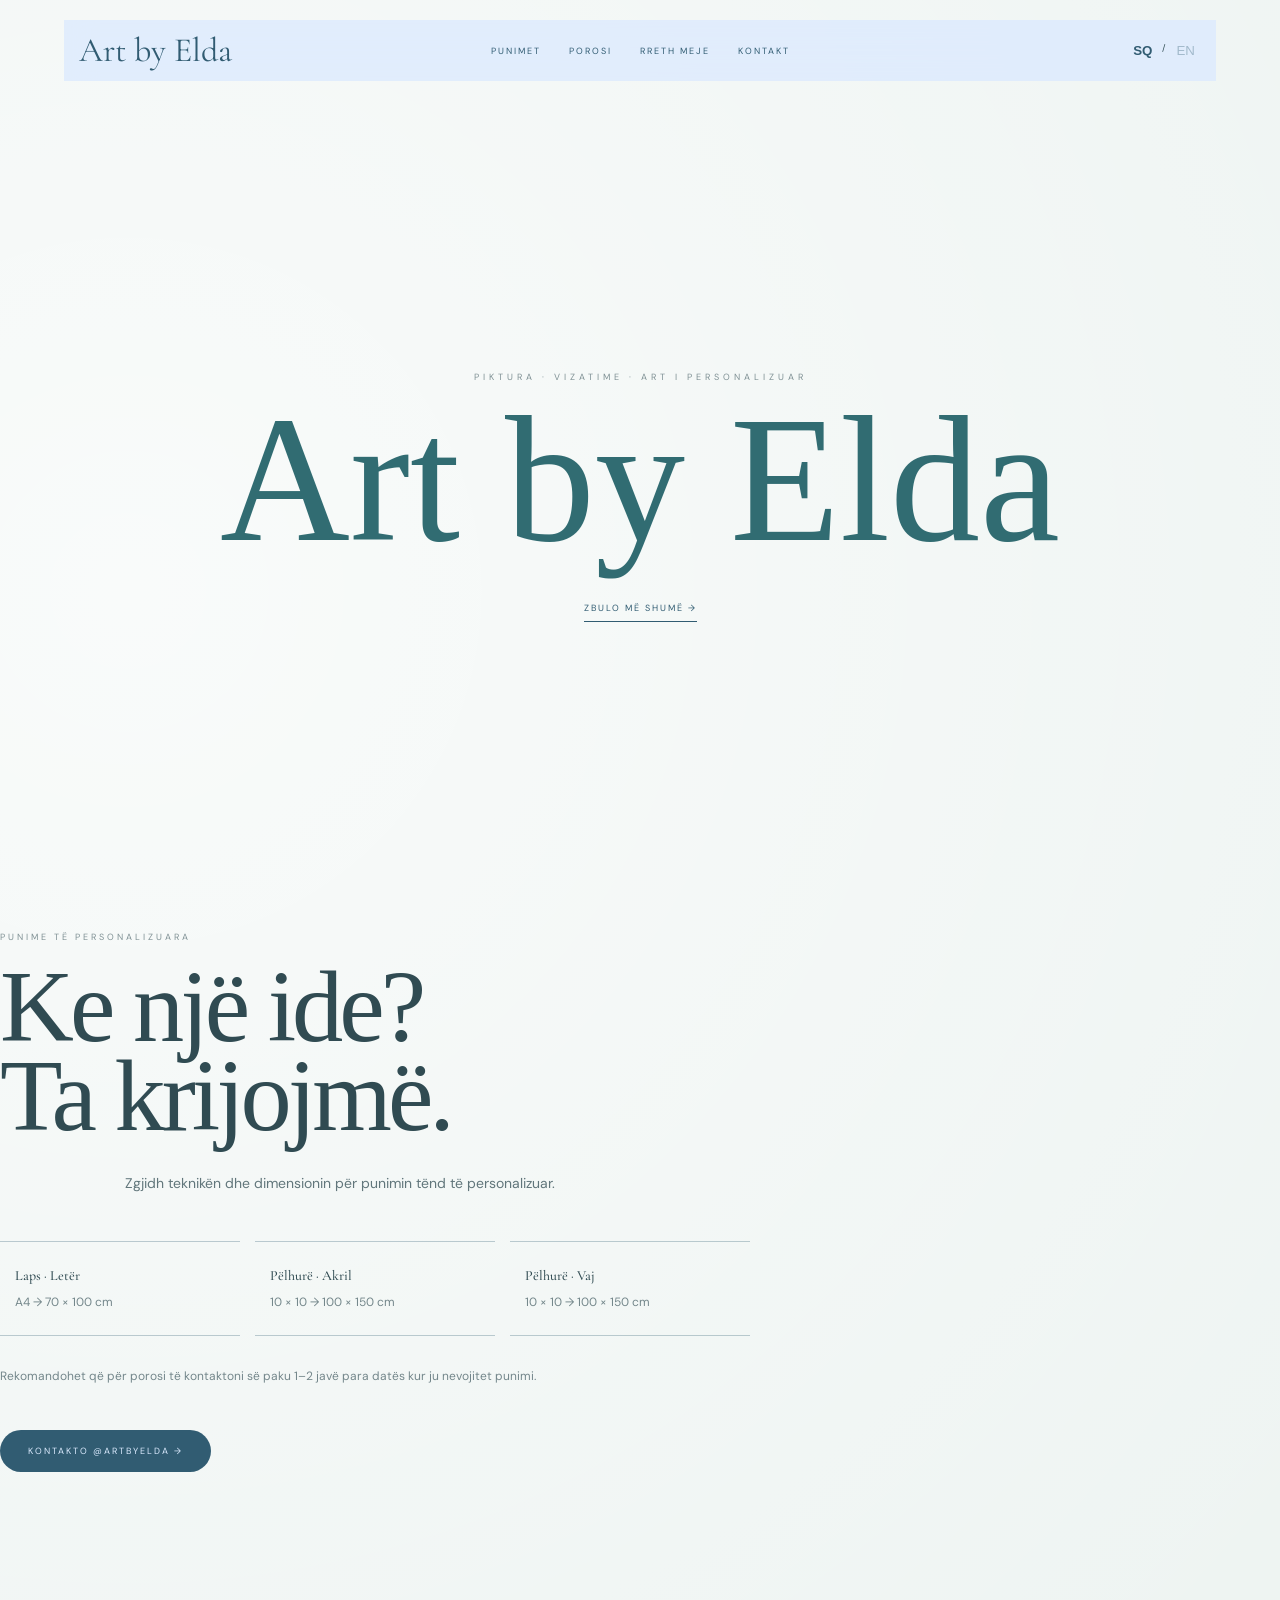
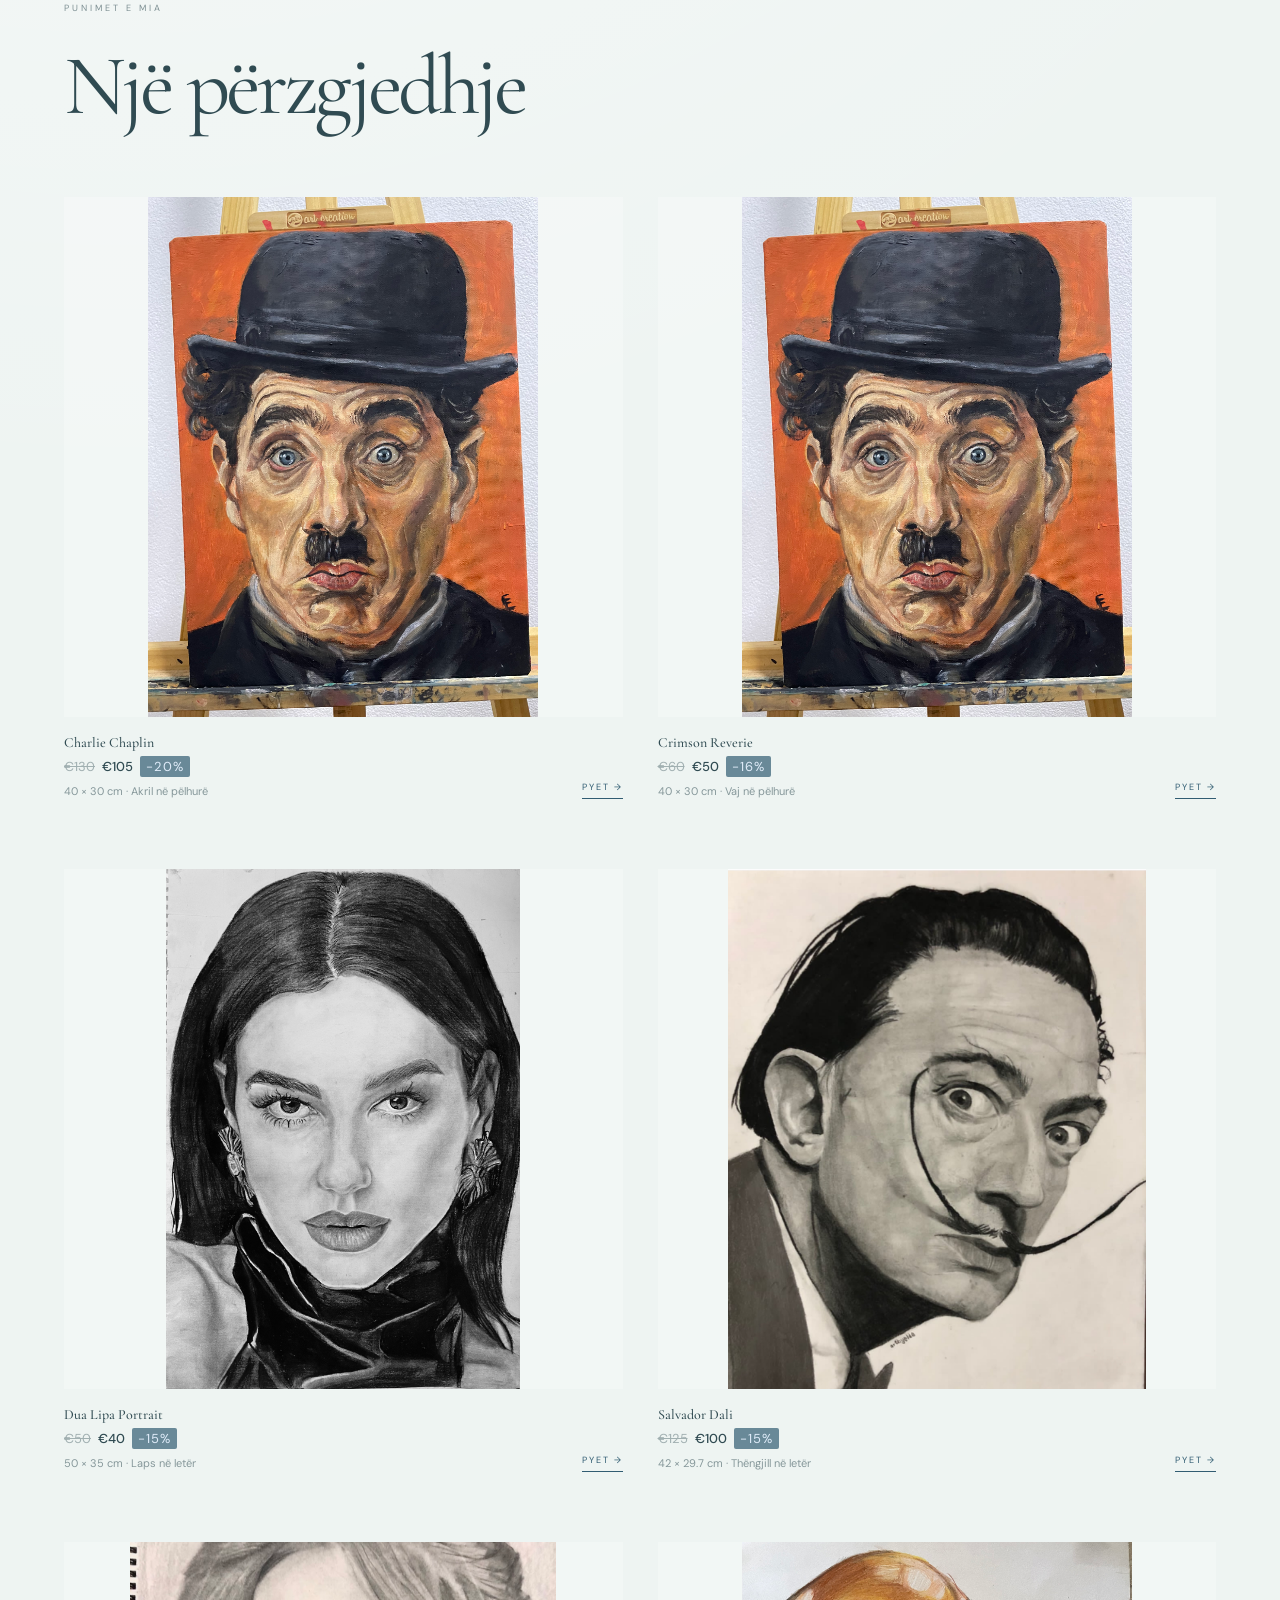
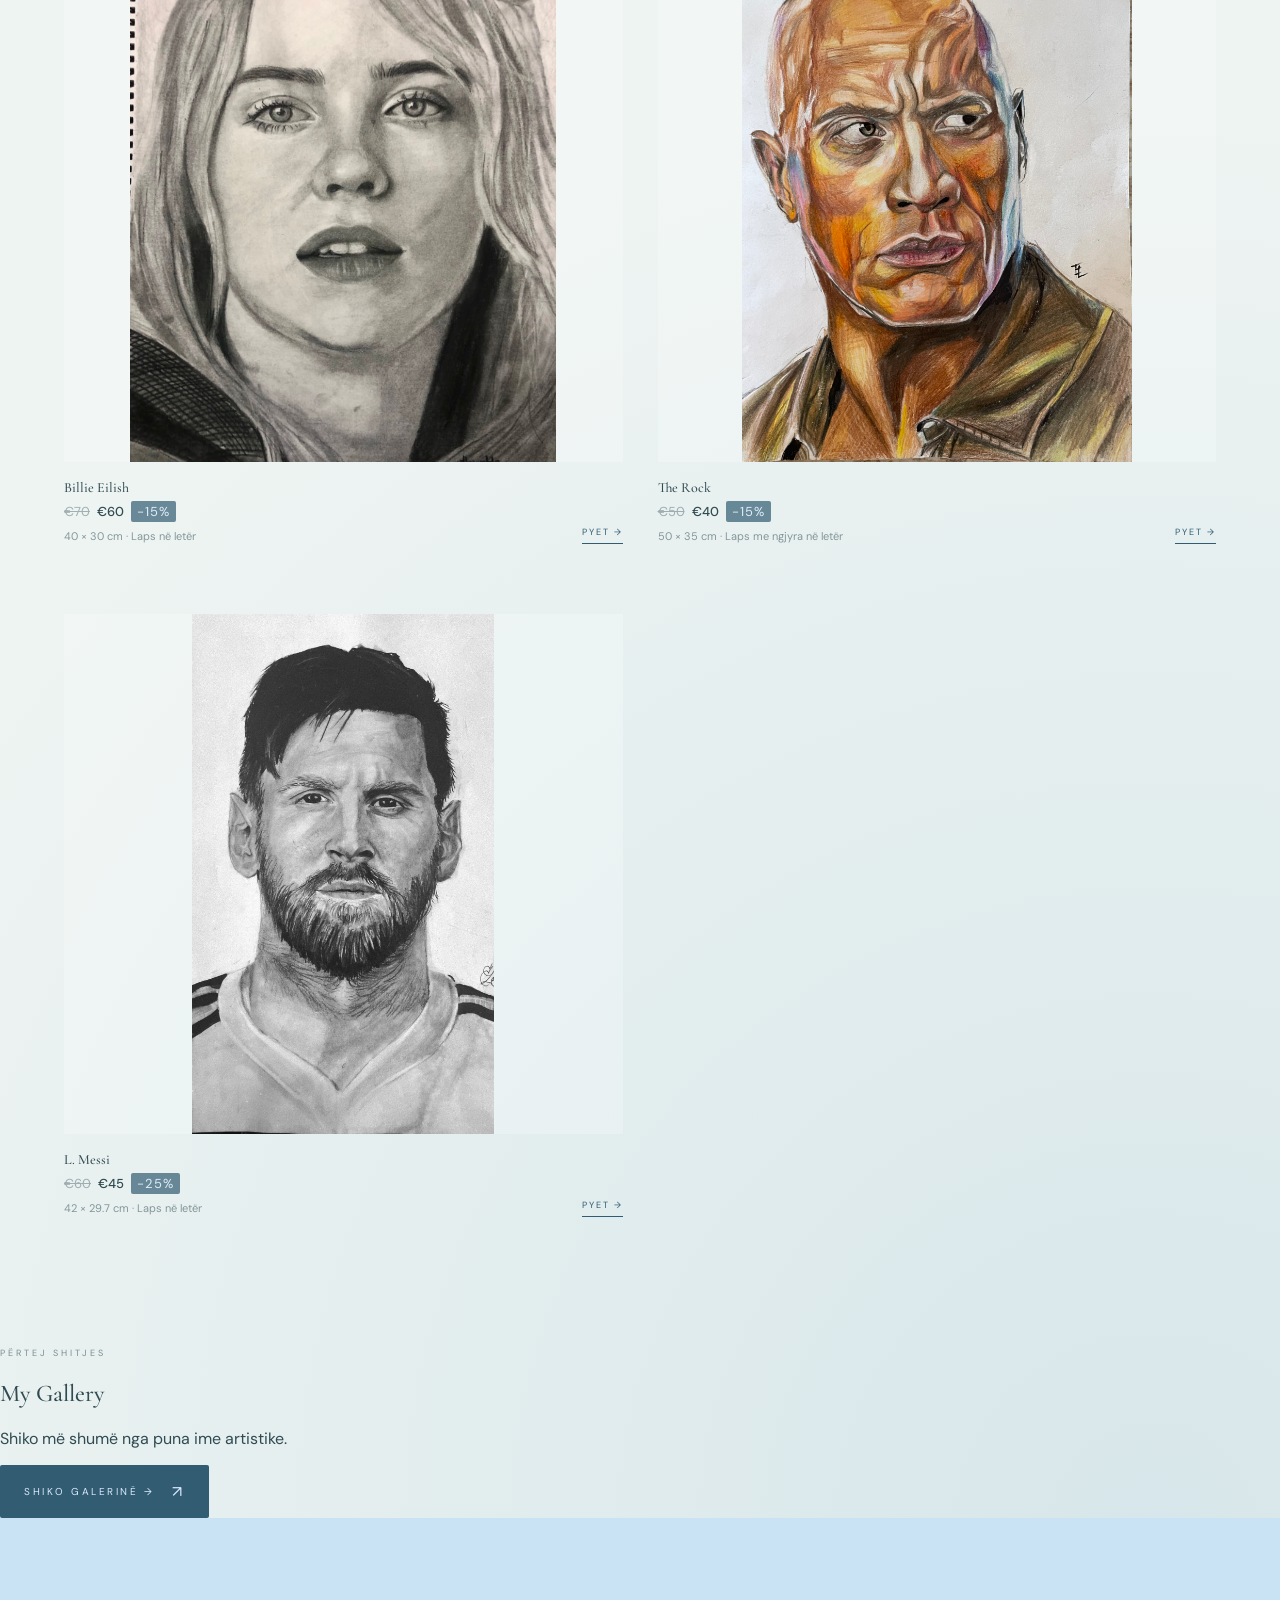
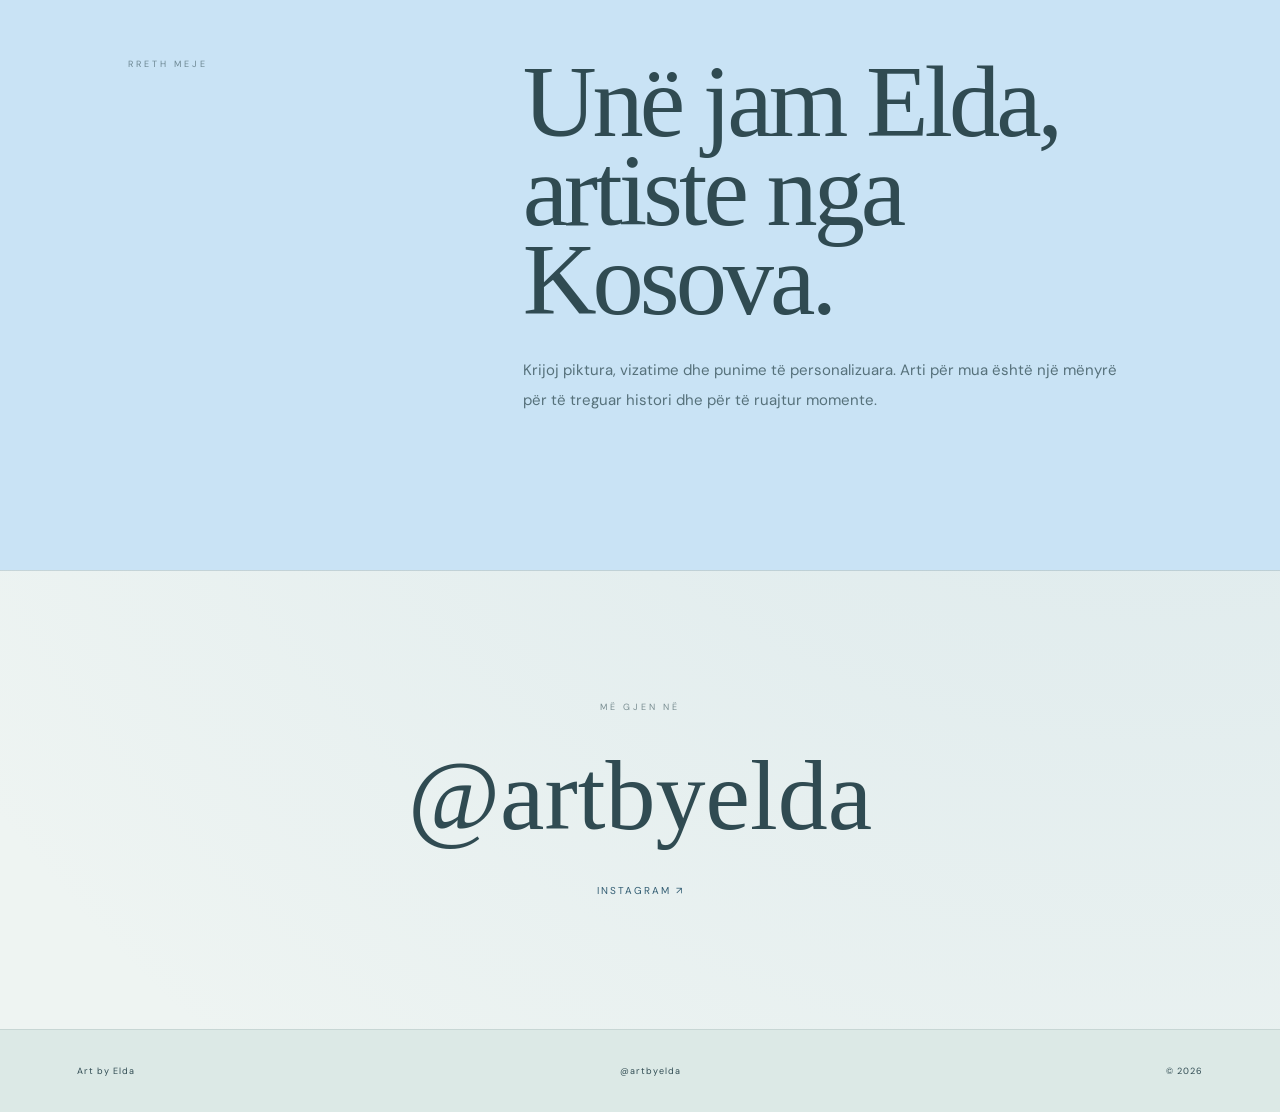
==== index.html @ 8814beaa "Update index.html" ====
<!DOCTYPE html>
<html lang="sq">

<head>
    <meta charset="UTF-8">
    <meta name="viewport" content="width=device-width, initial-scale=1.0">

    <title>Art by Elda</title>

    <link rel="stylesheet" href="style.css">

    <link rel="preconnect" href="https://fonts.googleapis.com">
    <link rel="preconnect" href="https://fonts.gstatic.com" crossorigin>
    <link href="https://fonts.googleapis.com/css2?family=Cormorant+Garamond:wght@400;500;600&family=DM+Sans:wght@400;500;600&display=swap" rel="stylesheet">
</head>

<body>

<header class="hero">

    <div class="topbar">

        <a class="brand" href="#top">Art by Elda</a>

        <nav>
    <a href="#works" data-sq="Punimet" data-en="Works">Punimet</a>
        <a href="#custom"
   data-sq="Porosi"
   data-en="Custom Art">
    Porosi
</a>
    <a href="#about"
       data-sq="Rreth meje"
       data-en="About">
        Rreth meje
    </a>

    <a href="#contact"
       data-sq="Kontakt"
       data-en="Contact">
        Kontakt
    </a>
</nav>
        <div class="language">
            <button id="sq" class="active">SQ</button>
            <span>/</span>
            <button id="en">EN</button>
        </div>

    </div>


    <div class="hero-content" id="top">

        <p
            data-sq="Piktura · Vizatime · Art i personalizuar"
            data-en="Paintings · Drawings · Custom art">
            Piktura · Vizatime · Art i personalizuar
        </p>

        <h1>Art by Elda</h1>
<a
    href="#works"
    class="discover"
    data-sq="Zbulo më shumë →"
    data-en="Discover more →">
    Zbulo më shumë →
</a>

    </div>

</header>


<main>

<!-- CUSTOM ART — LART -->

<section id="custom" class="custom">

    <div class="custom-inner">

        <p class="small-title"
           data-sq="Punime të personalizuara"
           data-en="Custom artwork">
            Punime të personalizuara
        </p>

        <h2>
            <span
                data-sq="Ke një ide?"
                data-en="Have an idea?">
                Ke një ide?
            </span>

            <br>

            <em
                data-sq="Ta krijojmë."
                data-en="Let's create it.">
                Ta krijojmë.
            </em>
        </h2>

        <p
            class="custom-text"
            data-sq="Zgjidh teknikën dhe dimensionin për punimin tënd të personalizuar."
            data-en="Choose the technique and dimensions for your custom artwork.">
            Zgjidh teknikën dhe dimensionin për punimin tënd të personalizuar.
        </p>

        <div class="custom-options">

            <div class="custom-option">
                <h3
                    data-sq="Laps · Letër"
                    data-en="Pencil · Paper">
                    Laps · Letër
                </h3>

                <p>A4 → 70 × 100 cm</p>
            </div>

            <div class="custom-option">
                <h3
                    data-sq="Pëlhurë · Akril"
                    data-en="Canvas · Acrylic">
                    Pëlhurë · Akril
                </h3>

                <p>10 × 10 → 100 × 150 cm</p>
            </div>

            <div class="custom-option">
                <h3
                    data-sq="Pëlhurë · Vaj"
                    data-en="Canvas · Oil">
                    Pëlhurë · Vaj
                </h3>

                <p>10 × 10 → 100 × 150 cm</p>
            </div>

        </div>

        <p
            class="order-note"
            data-sq="Rekomandohet që për porosi të kontaktoni së paku 1–2 javë para datës kur ju nevojitet punimi."
            data-en="For commissions, it is recommended to contact me at least 1–2 weeks before the date you need the artwork.">
            Rekomandohet që për porosi të kontaktoni së paku 1–2 javë para datës kur ju nevojitet punimi.
        </p>

        <a
            href="https://ig.me/m/artbyelda"
            target="_blank"
            rel="noopener noreferrer"
            class="instagram-button"
            data-sq="Kontakto @artbyelda →"
            data-en="Contact @artbyelda →">
            Kontakto @artbyelda →
        </a>

    </div>

</section>


<!-- WORKS -->

<section id="works" class="works">

    <div class="works-heading">

        <p
            class="small-title"
            data-sq="Punimet e mia"
            data-en="My work">
            Punimet e mia
        </p>

        <h2
            data-sq="Një përzgjedhje"
            data-en="A selection">
            Një përzgjedhje
        </h2>

    </div>


    <div class="gallery">


        <!-- Charlie Chaplin -->

        <article class="art-card">

            <div
                class="image-wrap"
                onclick="openArt(this.parentElement)">

                <img
                    src="IMG_9828.jpeg"
                    alt="Charlie Chaplin">

                <div class="view">
                    <span
                        data-sq="Shiko"
                        data-en="View">
                        Shiko
                    </span>
                </div>

            </div>

            <div class="card-info">

                <div>
                    <h3>Charlie Chaplin</h3>

                    <div class="price">
                        <span class="old-price">€130</span>
                        <span class="sale-price">€105</span>
                        <span class="sale-badge">-20%</span>
                    </div>

                    <p class="art-description"
                       data-sq="40 × 30 cm · Akril në pëlhurë"
                       data-en="40 × 30 cm · Acrylic on canvas">
                        40 × 30 cm · Akril në pëlhurë
                    </p>
                </div>

                <a
                    href="https://ig.me/m/artbyelda"
                    target="_blank"
                    rel="noopener noreferrer"
                    class="inquire"
                    onclick="setArtwork('Charlie Chaplin', '€105')"
                    data-sq="Pyet →"
                    data-en="Inquire →">
                    Pyet →
                </a>

            </div>

        </article>
        <!-- Crimson Reverie -->

        <article class="art-card">

            <div
                class="image-wrap"
                onclick="openArt(this.parentElement)">

                <img
                    src="IMG_9828.jpeg"
                    alt="Crimson Reverie">

                <div class="view">
                    <span
                        data-sq="Shiko"
                        data-en="View">
                        Shiko
                    </span>
                </div>

            </div>

            <div class="card-info">

                <div>
                    <h3>Crimson Reverie</h3>

                    <div class="price">
                        <span class="old-price">€60</span>
                        <span class="sale-price">€50</span>
                        <span class="sale-badge">-16%</span>
                    </div>

                    <p class="art-description"
                       data-sq="40 × 30 cm · Vaj në pëlhurë"
                       data-en="40 × 30 cm · Vaj on canvas">
                        40 × 30 cm · Vaj në pëlhurë
                    </p>
                </div>

                <a
                    href="https://ig.me/m/artbyelda"
                    target="_blank"
                    rel="noopener noreferrer"
                    class="inquire"
                    onclick="setArtwork('Crimson Reverie', '€50')"
                    data-sq="Pyet →"
                    data-en="Inquire →">
                    Pyet →
                </a>

            </div>

        </article>




      
        <!-- Dua Lipa -->

        <article class="art-card">

            <div
                class="image-wrap"
                onclick="openArt(this.parentElement)">

                <img
                    src="IMG_8930.jpeg"
                    alt="Dua Lipa Portrait">

                <div class="view">
                    <span
                        data-sq="Shiko"
                        data-en="View">
                        Shiko
                    </span>
                </div>

            </div>

            <div class="card-info">

                <div>
                    <h3>Dua Lipa Portrait</h3>

                    <div class="price">
                        <span class="old-price">€50</span>
                        <span class="sale-price">€40</span>
                        <span class="sale-badge">-15%</span>
                    </div>

                    <p class="art-description"
                       data-sq="50 × 35 cm · Laps në letër"
                       data-en="50 × 35 cm · Pencil on paper">
                        50 × 35 cm · Laps në letër
                    </p>
                </div>

                <a
                    href="https://ig.me/m/artbyelda"
                    target="_blank"
                    rel="noopener noreferrer"
                    class="inquire"
                    onclick="setArtwork('Dua Lipa Portrait', '€40')"
                    data-sq="Pyet →"
                    data-en="Inquire →">
                    Pyet →
                </a>

            </div>

        </article>


        <!-- Salvador Dali -->

        <article class="art-card">

            <div
                class="image-wrap"
                onclick="openArt(this.parentElement)">

                <img
                    src="IMG_8255.jpeg"
                    alt="Salvador Dali">

                <div class="view">
                    <span
                        data-sq="Shiko"
                        data-en="View">
                        Shiko
                    </span>
                </div>

            </div>

            <div class="card-info">

                <div>
                    <h3>Salvador Dali</h3>

                    <div class="price">
                        <span class="old-price">€125</span>
                        <span class="sale-price">€100</span>
                        <span class="sale-badge">-15%</span>
                    </div>

                    <p class="art-description"
                       data-sq="42 × 29.7 cm · Thëngjill në letër"
                       data-en="42 × 29.7 cm · Charcoal on paper">
                        42 × 29.7 cm · Thëngjill në letër
                    </p>
                </div>

                <a
                    href="https://ig.me/m/artbyelda"
                    target="_blank"
                    rel="noopener noreferrer"
                    class="inquire"
                    onclick="setArtwork('Salvador Dali', '€100')"
                    data-sq="Pyet →"
                    data-en="Inquire →">
                    Pyet →
                </a>

            </div>

        </article>


        <!-- Billie Eilish -->

        <article class="art-card">

            <div
                class="image-wrap"
                onclick="openArt(this.parentElement)">

                <img
                    src="IMG_8260.jpeg"
                    alt="Billie Eilish">

                <div class="view">
                    <span
                        data-sq="Shiko"
                        data-en="View">
                        Shiko
                    </span>
                </div>

            </div>

            <div class="card-info">

                <div>
                    <h3>Billie Eilish</h3>

                    <div class="price">
                        <span class="old-price">€70</span>
                        <span class="sale-price">€60</span>
                        <span class="sale-badge">-15%</span>
                    </div>

                    <p class="art-description"
                       data-sq="40 × 30 cm · Laps në letër"
                       data-en="40 × 30 cm · Pencil on paper">
                        40 × 30 cm · Laps në letër
                    </p>
                </div>

                <a
                    href="https://ig.me/m/artbyelda"
                    target="_blank"
                    rel="noopener noreferrer"
                    class="inquire"
                    onclick="setArtwork('Billie Eilish', '€60')"
                    data-sq="Pyet →"
                    data-en="Inquire →">
                    Pyet →
                </a>

            </div>

        </article>


        <!-- The Rock -->

        <article class="art-card">

            <div
                class="image-wrap"
                onclick="openArt(this.parentElement)">

                <img
                    src="IMG_0361.jpeg"
                    alt="The Rock">

                <div class="view">
                    <span
                        data-sq="Shiko"
                        data-en="View">
                        Shiko
                    </span>
                </div>

            </div>

            <div class="card-info">

                <div>
                    <h3>The Rock</h3>

                    <div class="price">
                        <span class="old-price">€50</span>
                        <span class="sale-price">€40</span>
                        <span class="sale-badge">-15%</span>
                    </div>

                    <p class="art-description"
                       data-sq="50 × 35 cm · Laps me ngjyra në letër"
                       data-en="50 × 35 cm · Colored pencil on paper">
                        50 × 35 cm · Laps me ngjyra në letër
                    </p>
                </div>

                <a
                    href="https://ig.me/m/artbyelda"
                    target="_blank"
                    rel="noopener noreferrer"
                    class="inquire"
                    onclick="setArtwork('The Rock', '€40')"
                    data-sq="Pyet →"
                    data-en="Inquire →">
                    Pyet →
                </a>

            </div>

        </article>


        <!-- L. Messi -->

        <article class="art-card">

            <div
                class="image-wrap"
                onclick="openArt(this.parentElement)">

                <img
                    src="IMG_8286.jpeg"
                    alt="L. Messi">

                <div class="view">
                    <span
                        data-sq="Shiko"
                        data-en="View">
                        Shiko
                    </span>
                </div>

            </div>

            <div class="card-info">

                <div>
                    <h3>L. Messi</h3>

                    <div class="price">
                        <span class="old-price">€60</span>
                        <span class="sale-price">€45</span>
                        <span class="sale-badge">-25%</span>
                    </div>

                    <p class="art-description"
                       data-sq="42 × 29.7 cm · Laps në letër"
                       data-en="42 × 29.7 cm · Pencil on paper">
                        42 × 29.7 cm · Laps në letër
                    </p>
                </div>

                <a
                    href="https://ig.me/m/artbyelda"
                    target="_blank"
                    rel="noopener noreferrer"
                    class="inquire"
                    onclick="setArtwork('L. Messi', '€45')"
                    data-sq="Pyet →"
                    data-en="Inquire →">
                    Pyet →
                </a>

            </div>

        </article>


    </div>

</section>

          </div>

</section>
    <section class="gallery-link">

    <p
        class="small-title"
        data-sq="Përtej shitjes"
        data-en="Beyond the shop">
        Përtej shitjes
    </p>

    <h2
        data-sq="My Gallery"
        data-en="My Gallery">
        My Gallery
    </h2>

    <p
        data-sq="Shiko më shumë nga puna ime artistike."
        data-en="Explore more of my artwork.">
        Shiko më shumë nga puna ime artistike.
    </p>

    <a href="gallery.html" class="gallery-button">
        <span
            data-sq="Shiko galerinë →"
            data-en="View gallery →">
            Shiko galerinë →
        </span>
    </a>

</section>


<!-- ABOUT -->


<!-- ABOUT -->

<section id="about" class="about">

    <div class="about-label">

        <p
            class="small-title"
            data-sq="Rreth meje"
            data-en="About me">
            Rreth meje
        </p>

    </div>


    <div>

        <h2>

            <span
                data-sq="Unë jam Elda,"
                data-en="I'm Elda,">
                Unë jam Elda,
            </span>

            <br>

            <em
                data-sq="artiste nga Kosova."
                data-en="an artist from Kosovo.">
                artiste nga Kosova.
            </em>

        </h2>


        <p
            data-sq="Krijoj piktura, vizatime dhe punime të personalizuara. Arti për mua është një mënyrë për të treguar histori dhe për të ruajtur momente."
            data-en="I create paintings, drawings and custom pieces. For me, art is a way to tell stories and preserve moments.">
            Krijoj piktura, vizatime dhe punime të personalizuara. Arti për mua është një mënyrë për të treguar histori dhe për të ruajtur momente.
        </p>

    </div>

</section>


<!-- CONTACT -->

<section id="contact" class="contact">

    <p
        class="small-title"
        data-sq="Më gjen në"
        data-en="Find me on">
        Më gjen në
    </p>

    <h2>@artbyelda</h2>

    <a
        href="https://www.instagram.com/artbyelda/"
        target="_blank"
        rel="noopener noreferrer">
        Instagram ↗
    </a>

</section>

</main>


<!-- LIGHTBOX -->

<div id="lightbox" class="lightbox">

    <button
        class="close"
        onclick="closeArt()">
        ×
    </button>

    <img
        id="lightboxImage"
        src=""
        alt="Artwork">

    <div class="lightbox-info">

        <div>
            <h3 id="lightboxTitle"></h3>
            <span id="lightboxPrice"></span>
        </div>

        <a
            id="lightboxDM"
            href="https://ig.me/m/artbyelda"
            target="_blank"
            rel="noopener noreferrer"
            data-sq="Pyet për këtë punim →"
            data-en="Ask about this piece →">
            Pyet për këtë punim →
        </a>

    </div>

</div>


<footer>

    <span>Art by Elda</span>

    <a
        href="https://www.instagram.com/artbyelda/"
        target="_blank"
        rel="noopener noreferrer">
        @artbyelda
    </a>

    <span>© 2026</span>

</footer>


<script src="script.js"></script>

</body>
</html>
---- style.css ----
* {
    box-sizing: border-box;
}

html {
    scroll-behavior: smooth;
}

body {
    margin: 0;
    background: #dbeafe;
    color: #315c72;
    font-family: "DM Sans", sans-serif;
}



/* TOP */

.hero {
    min-height: 100vh;
    padding: 20px 5vw;
}

.topbar {
    position: sticky;
    top: 15px;
    z-index: 20;

    display: grid;
    grid-template-columns: 1fr auto 1fr;

    align-items: center;

    padding: 10px 15px;

    background: rgba(219, 234, 254, 0.78);
    backdrop-filter: blur(15px);
}

.brand {
    color: #315c72;
    text-decoration: none;

    font-family: "Allura", bold;
    font-size: 34px;
}

nav {
    display: flex;
    gap: 28px;
}

nav a {
    color: #315c72;
    text-decoration: none;

    text-transform: uppercase;
    font-size: 9px;
    letter-spacing: 2px;
}

.language {
    justify-self: end;

    display: flex;
    gap: 4px;

    font-size: 9px;
}

.language button {
    border: 0;
    background: none;

    color: #315c72;

    cursor: pointer;
    opacity: 0.35;
}

.language button.active {
    opacity: 1;
    font-weight: 600;
}


/* HERO */

.hero-content {
    height: calc(100vh - 70px);

    display: flex;
    flex-direction: column;

    align-items: center;
    justify-content: center;

    text-align: center;
}

.hero-content p {
    margin: 0 0 25px;

    text-transform: uppercase;
    letter-spacing: 4px;

    font-size: 9px;
    opacity: 0.6;
}

h1 {
    margin: 0;

    font-family: "Allura", cursive; 

    font-weight: 400;

    font-size: clamp(90px, 16vw, 180px);
    line-height: 0.8;

    color: #316c72;
}

      .discover {
    margin-top: 50px;

    color: #315c72;
    text-decoration: none;

    text-transform: uppercase;
    letter-spacing: 2px;

    font-size: 9px;

    border-bottom: 1px solid #315c72;
    padding-bottom: 7px;

    transition: transform 0.3s ease;
}

.discover:hover {
    transform: translateX(8px);
}

    color: #315c72;
    text-decoration: none;

    text-transform: uppercase;
    letter-spacing: 2px;

    font-size: 9px;

    border-bottom: 1px solid #315c72;
    padding-bottom: 7px;
}


/* CUSTOM */

.custom {
    min-height: 70vh;

    display: flex;
    justify-content: center;
    align-items: center;

    padding: 100px 25px;

    background: #c9e3f5;

    text-align: center;
}

.custom-inner {
    max-width: 750px;
}

.small-title {
    margin: 0 0 20px;

    text-transform: uppercase;
    letter-spacing: 3px;

    font-size: 9px;

    opacity: 0.6;
}

.custom h2,
.about h2 {
    margin: 0 0 30px;

    font-size: clamp(60px, 8vw, 105px);

    font-weight: 400;
    line-height: 0.85;

    letter-spacing: -4px;
}

.custom h2 span,
.custom h2 em,
.about h2 span,
.about h2 em {
    font-family: "Allura", sans-comic;
    font-style: normal;
}

.custom-text {
    max-width: 500px;

    margin: auto;

    line-height: 1.8;
    font-size: 14px;

    opacity: 0.75;
}

.instagram-button {
    display: inline-block;

    margin-top: 30px;

    padding: 15px 28px;

    border-radius: 30px;

    background: #315c72;
    color: #dbeafe;

    text-decoration: none;

    text-transform: uppercase;
    letter-spacing: 2px;

    font-size: 9px;

    transition: transform 0.3s;
}

.instagram-button:hover {
    transform: translateY(-3px);
}


/* WORKS */

.works {
    padding: 130px 5vw;
}

.works-heading {
    margin-bottom: 60px;
}

.works-heading h2 {
    margin: 0;

    font-size: clamp(50px, 7vw, 85px);

    font-weight: 400;
    letter-spacing: -4px;
}

.gallery {
    display: grid;

    grid-template-columns: repeat(2, minmax(0, 1fr));

    gap: 70px 35px;
}

.art-card {
    min-width: 0;
}

.image-wrap {
    position: relative;

    width: 100%;
    height: 520px;

    display: flex;
    align-items: center;
    justify-content: center;

    overflow: hidden;

    background: rgba(255, 255, 255, 0.22);

    cursor: pointer;
}

.image-wrap img {
    width: 100%;
    height: 100%;

    object-fit: contain;

    transition: transform 0.6s ease;
}

.image-wrap:hover img {
    transform: scale(1.025);
}

.view {
    position: absolute;
    inset: 0;

    display: flex;
    align-items: center;
    justify-content: center;

    background: rgba(49, 92, 114, 0.12);

    opacity: 0;

    transition: opacity 0.3s;
}

.view span {
    padding: 12px 20px;

    background: #dbeafe;

    border-radius: 30px;

    text-transform: uppercase;
    letter-spacing: 2px;

    font-size: 9px;
}

.image-wrap:hover .view {
    opacity: 1;
}

.card-info {
    display: flex;
    justify-content: space-between;
    align-items: end;

    padding-top: 17px;
}

.card-info h3 {
    margin: 0 0 5px;

    font-size: 14px;
    font-weight: 500;
}

.card-info span {
    font-size: 13px;
}

.inquire {
    color: #315c72;

    text-decoration: none;

    text-transform: uppercase;
    letter-spacing: 2px;

    font-size: 9px;

    border-bottom: 1px solid #315c72;

    padding-bottom: 5px;
}


/* ABOUT */

.about {
    padding: 140px 10vw;

    display: grid;
    grid-template-columns: 1fr 2fr;

    gap: 80px;

    background: #c9e3f5;
}

.about h2 {
    margin-top: 0;
}

.about > div:last-child p {
    max-width: 600px;

    font-size: 15px;
    line-height: 2;

    opacity: 0.75;
}


/* CONTACT */

.contact {
    padding: 130px 25px;

    text-align: center;

    border-top: 1px solid rgba(49, 92, 114, 0.2);
}

.contact h2 {
    margin: 25px 0;

    font-family: "Allura",sans-comic;

    font-size: clamp(60px, 8vw, 100px);

    font-weight: 400;
}

.contact a {
    color: #315c72;

    text-decoration: none;

    text-transform: uppercase;

    letter-spacing: 2px;
    font-size: 10px;
}


/* LIGHTBOX */

.lightbox {
    position: fixed;
    inset: 0;

    z-index: 100;

    display: none;

    align-items: center;
    justify-content: center;

    padding: 50px;

    background: rgba(25, 48, 58, 0.96);
}

.lightbox.show {
    display: flex;
}

.lightbox > img {
    max-width: 90%;
    max-height: 78vh;

    object-fit: contain;
}

.close {
    position: absolute;

    top: 20px;
    right: 30px;

    border: 0;
    background: none;

    color: white;

    font-size: 42px;
    font-weight: 200;

    cursor: pointer;
}

.lightbox-info {
    position: absolute;

    bottom: 25px;
    left: 5vw;
    right: 5vw;

    display: flex;
    justify-content: space-between;
    align-items: end;

    color: white;
}

.lightbox-info h3 {
    margin: 0 0 5px;

    font-size: 15px;
    font-weight: 400;
}

.lightbox-info span {
    font-size: 13px;
    opacity: 0.7;
}

.lightbox-info a {
    color: white;

    text-decoration: none;

    text-transform: uppercase;
    letter-spacing: 2px;

    font-size: 9px;

    border-bottom: 1px solid white;

    padding-bottom: 7px;
}


/* FOOTER */

footer {
    padding: 25px 5vw;

    display: flex;
    justify-content: space-between;

    border-top: 1px solid rgba(49, 92, 114, 0.2);

    font-size: 9px;
    letter-spacing: 1px;
}

footer a {
    color: #315c72;
    text-decoration: none;
}


/* MOBILE */

@media (max-width: 700px) {

    .hero {
        padding: 15px 20px;
    }

    .topbar {
        grid-template-columns: 1fr auto;
    }

    nav {
        display: none;
    }

    .brand {
        font-size: 30px;
    }

    .hero-content {
        height: calc(100vh - 60px);
    }

    h1 {
        font-size: 90px;
    }

    .custom {
        min-height: 65vh;
    }

    .works {
        padding: 100px 20px;
    }

    .gallery {
        grid-template-columns: repeat(2, minmax(0, 1fr));

        gap: 40px 12px;
    }

    .image-wrap {
        height: 300px;
    }

    .card-info {
        display: block;
    }

    .inquire {
        display: inline-block;
        margin-top: 12px;
    }

    .about {
        display: block;

        padding: 100px 25px;
    }

    .about-label {
        margin-bottom: 50px;
    }

    .lightbox {
        padding: 20px;
    }

    .lightbox > img {
        max-width: 100%;
        max-height: 72vh;
    }

    .lightbox-info {
        left: 20px;
        right: 20px;
        bottom: 20px;
    }

    footer {
        flex-direction: column;

        align-items: center;

        gap: 12px;
    }
}
/* =========================
   CUSTOM ART PAGE
========================= */

.custom-page {
    min-height: 100vh;
}

.custom-header {
    position: sticky;
    top: 15px;
    z-index: 30;

    margin: 15px 5vw;

    display: flex;
    justify-content: space-between;
    align-items: center;

    padding: 10px 15px;

    background: rgba(219, 234, 254, 0.8);
    backdrop-filter: blur(15px);
}

.custom-hero {
    min-height: 80vh;

    display: flex;
    flex-direction: column;
    justify-content: center;
    align-items: center;

    text-align: center;

    padding: 80px 25px;
}

.custom-hero h1 {
    font-size: clamp(65px, 10vw, 130px);
    line-height: 0.85;
}

.custom-hero h1 span,
.custom-hero h1 em {
    font-family: "Allura", cursive;
    font-style: normal;
    font-weight: 400;
}

.info-section {
    padding: 120px 10vw;

    border-top: 1px solid rgba(49, 92, 114, 0.18);
}

.section-title {
    display: flex;
    align-items: baseline;
    gap: 25px;

    margin-bottom: 65px;
}

.section-title span {
    font-size: 9px;
    letter-spacing: 2px;
    opacity: 0.5;
}

.section-title h2 {
    margin: 0;

    font-family: "Allura", cursive;
    font-size: clamp(55px, 7vw, 90px);
    font-weight: 400;
}

.techniques {
    display: grid;
    grid-template-columns: repeat(3, 1fr);
    gap: 25px;
}

.technique {
    padding: 35px;

    border: 1px solid rgba(49, 92, 114, 0.2);

    transition: transform 0.3s ease,
                background 0.3s ease;
}

.technique:hover {
    transform: translateY(-5px);
    background: rgba(255, 255, 255, 0.2);
}

.technique h3 {
    margin: 0 0 15px;

    font-size: 15px;
    font-weight: 500;
}

.technique p {
    margin: 0;

    font-size: 13px;
    opacity: 0.65;
}

.dimension-list {
    max-width: 900px;
}

.dimension-list div {
    display: flex;
    justify-content: space-between;
    align-items: center;

    padding: 25px 0;

    border-bottom: 1px solid rgba(49, 92, 114, 0.2);
}

.dimension-list span {
    font-size: 13px;
}

.dimension-list strong {
    font-size: 13px;
    font-weight: 500;
}

.order-section {
    min-height: 65vh;

    display: flex;
    flex-direction: column;

    align-items: center;
    justify-content: center;

    text-align: center;

    padding: 100px 25px;

    background: #c9e3f5;
}

.order-section h2 {
    margin: 0 0 25px;

    font-family: "Allura", cursive;

    font-size: clamp(60px, 8vw, 105px);

    font-weight: 400;
}

.order-section > p:not(.small-title) {
    max-width: 550px;

    line-height: 1.8;

    font-size: 14px;

    opacity: 0.7;
}

.thank-you {
    padding: 100px 25px;

    text-align: center;
}

.thank-you h2 {
    margin: 0 0 20px;

    font-family: "Allura", cursive;

    font-size: 70px;
    font-weight: 400;
}

.thank-you a {
    color: #315c72;

    text-decoration: none;

    font-size: 10px;

    text-transform: uppercase;
    letter-spacing: 2px;
}


/* MOBILE */

@media (max-width: 700px) {

    .custom-header {
        margin: 10px 15px;
    }

    .custom-hero {
        min-height: 75vh;
    }

    .custom-hero h1 {
        font-size: 70px;
    }

    .info-section {
        padding: 90px 25px;
    }

    .techniques {
        grid-template-columns: 1fr;
        gap: 15px;
    }

    .technique {
        padding: 28px;
    }

    .section-title {
        margin-bottom: 45px;
    }

    .dimension-list div {
        align-items: flex-start;
        flex-direction: column;
        gap: 8px;
    }

    .order-section {
        min-height: 60vh;
    }

    .thank-you h2 {
        font-size: 60px;
    }
}
.custom-options {
    width: 100%;
    max-width: 900px;
    display: grid;
    grid-template-columns: repeat(3, 1fr);
    gap: 15px;
    margin: 45px 0 30px;
}

.custom-option {
    padding: 25px 15px;
    border-top: 1px solid rgba(49, 92, 114, 0.3);
    border-bottom: 1px solid rgba(49, 92, 114, 0.3);
}

.custom-option h3 {
    margin: 0 0 10px;
    font-size: 14px;
    font-weight: 500;
}

.custom-option p {
    margin: 0;
    font-size: 12px;
    opacity: 0.65;
}

.order-note {
    max-width: 550px;
    font-size: 12px;
    line-height: 1.8;
    opacity: 0.65;
}

@media (max-width: 700px) {
    .custom-options {
        grid-template-columns: 1fr;
        gap: 0;
    }
}
/* MY GALLERY PAGE */

.gallery-grid {
    column-count: 3;
    column-gap: 25px;
}

.gallery-piece {
    display: inline-block;
    width: 100%;
    margin-bottom: 25px;
    break-inside: avoid;
    color: inherit;
    text-decoration: none;
}

.gallery-piece img {
    width: 100%;
    height: auto;
    display: block;
    object-fit: contain;
}

.gallery-piece-info {
    padding: 10px 2px;
}

.gallery-piece-info h3 {
    margin: 0 0 5px;
    font-size: 14px;
    font-weight: 500;
}

.gallery-piece-info span {
    font-size: 11px;
    opacity: 0.55;
}

@media (max-width: 700px) {

    .gallery-grid {
        column-count: 2;
        column-gap: 12px;
    }

}
/* ================================
   ELDA'S ART GALLERY — AESTHETIC
================================ */

body {
    background:
        radial-gradient(circle at 10% 10%, rgba(255,255,255,.65), transparent 28%),
        radial-gradient(circle at 90% 80%, rgba(173,205,220,.35), transparent 30%),
        #eef4f2;

    color: #304b52;
}


/* HEADER */

.gallery-header {
    padding: 28px 6%;
    position: relative;
    z-index: 10;
}

.gallery-header .brand {
    font-size: 36px;
    color: #304b52;
}

.back-home {
    color: #304b52;
    opacity: .65;
    transition: .3s ease;
}

.back-home:hover {
    opacity: 1;
    transform: translateX(-4px);
}


/* INTRO */

.my-gallery {
    padding: 70px 7% 140px;
}

.gallery-intro {
    max-width: 850px;
    margin-bottom: 100px;
}

.gallery-intro .small-title {
    color: #6f8b91;
    letter-spacing: 4px;
}

.gallery-intro h1 {
    margin: 5px 0 25px;

    font-family: "Allura", cursive;
    font-size: clamp(85px, 13vw, 170px);
    line-height: .75;

    color: #304b52;
}

.gallery-intro p:last-child {
    max-width: 470px;

    font-size: 14px;
    line-height: 1.9;

    color: #5d7378;
}


/* LITTLE DECORATIVE LINE */

.gallery-intro::after {
    content: "✦";

    display: block;

    margin-top: 45px;

    font-size: 15px;
    color: #91aeb2;
}


/* GALLERY */

.gallery-grid {
    column-count: 3;
    column-gap: 32px;
}


/* ARTWORK */

.gallery-piece {
    display: inline-block;

    width: 100%;

    margin: 0 0 55px;

    break-inside: avoid;

    color: inherit;
    text-decoration: none;

    position: relative;
}


/* IMAGE */

.gallery-piece img {
    display: block;

    width: 100%;
    height: auto;

    object-fit: contain;

    background: #e5eeeb;

    transition:
        transform .6s cubic-bezier(.2,.7,.2,1),
        box-shadow .6s ease;

    box-shadow:
        0 12px 35px rgba(48,75,82,.08);
}


/* HOVER */

.gallery-piece:hover img {
    transform: translateY(-7px) scale(1.012);

    box-shadow:
        0 25px 55px rgba(48,75,82,.15);
}


/* TEXT UNDER ART */

.gallery-piece-info {
    padding: 17px 3px 0;

    display: block;
}

.gallery-piece-info h3 {
    margin: 0 0 7px;

    font-family: "DM Sans", sans-serif;

    font-size: 13px;
    font-weight: 500;

    letter-spacing: .2px;

    color: #304b52;
}

.gallery-piece-info span {
    font-size: 10px;

    letter-spacing: 1.5px;

    text-transform: uppercase;

    color: #789096;

    opacity: .8;
}


/* NUMBER / ARTISTIC DETAIL */

.gallery-piece::before {
    content: "ARTWORK";

    display: block;

    position: absolute;

    top: -24px;
    left: 0;

    font-size: 8px;
    letter-spacing: 3px;

    color: #91aeb2;

    opacity: 0;

    transition: opacity .3s ease;
}

.gallery-piece:hover::before {
    opacity: 1;
}


/* FOOTER */

footer {
    background: #dce9e6;

    color: #304b52;

    border-top: 1px solid rgba(48,75,82,.12);

    padding: 35px 6%;
}

footer a {
    color: #304b52;
}


/* PHONE */

@media (max-width: 700px) {

    .gallery-header {
        padding: 22px 20px;
    }

    .my-gallery {
        padding: 55px 20px 90px;
    }

    .gallery-intro {
        margin-bottom: 80px;
    }

    .gallery-intro h1 {
        font-size: 78px;
    }

    .gallery-grid {
        column-count: 2;
        column-gap: 14px;
    }

    .gallery-piece {
        margin-bottom: 32px;
    }

    .gallery-piece-info {
        padding-top: 9px;
    }

    .gallery-piece-info h3 {
        font-size: 11px;
        line-height: 1.4;
    }

    .gallery-piece-info span {
        font-size: 8px;
        letter-spacing: 1px;
    }

    .gallery-piece::before {
        display: none;
    }
}
h2,
h3,
.brand,
.works-heading h2 {
    font-family: "Cormorant Garamond", serif;
}

.custom h2 span,
.custom h2 em,
.about h2 span,
.about h2 em,
.contact h2 {
    font-family: "Allura", cursive;
}


h1 {
    font-weight: 500;
}

h2 {
    font-weight: 500;
}
.gallery-button {
    display: inline-flex;
    align-items: center;
    gap: 18px;

    padding: 16px 24px;

    background: #315c72;
    color: #dbeafe;

    text-decoration: none;

    font-family: "DM Sans", sans-serif;
    font-size: 10px;
    letter-spacing: 2.5px;
    text-transform: uppercase;

    border-radius: 2px;

    transition: all 0.35s ease;
}

.gallery-button::after {
    content: "↗";
    font-size: 16px;
    transition: transform 0.35s ease;
}

.gallery-button:hover {
    transform: translateY(-4px);
    padding-left: 28px;
    padding-right: 28px;
}

.gallery-button:hover::after {
    transform: translate(4px, -4px);
}
/* =========================
   SALE PRICES
========================= */

.price {
    display: flex;
    align-items: center;
    gap: 8px;
    margin-top: 5px;
}

.old-price {
    font-size: 12px;
    text-decoration: line-through;
    opacity: 0.4;
}

.sale-price {
    font-size: 14px;
    font-weight: 600;
}

.sale-badge {
    display: inline-block;
    padding: 4px 6px;

    background: #315c72;
    color: #dbeafe;

    font-size: 7px;
    letter-spacing: 1px;
    line-height: 1;

    border-radius: 2px;
}
.art-description {
    margin: 6px 0 0;
    font-size: 11px;
    line-height: 1.5;
    opacity: 0.55;
}

.price {
    display: flex;
    align-items: center;
    gap: 7px;
    margin-top: 2px;
}

.old-price {
    text-decoration: line-through;
    opacity: 0.4;
    font-size: 12px;
}

.sale-price {
    font-size: 13px;
    font-weight: 500;
}

.sale-badge {
    font-size: 8px;
    letter-spacing: 1px;
    opacity: 0.7;
}
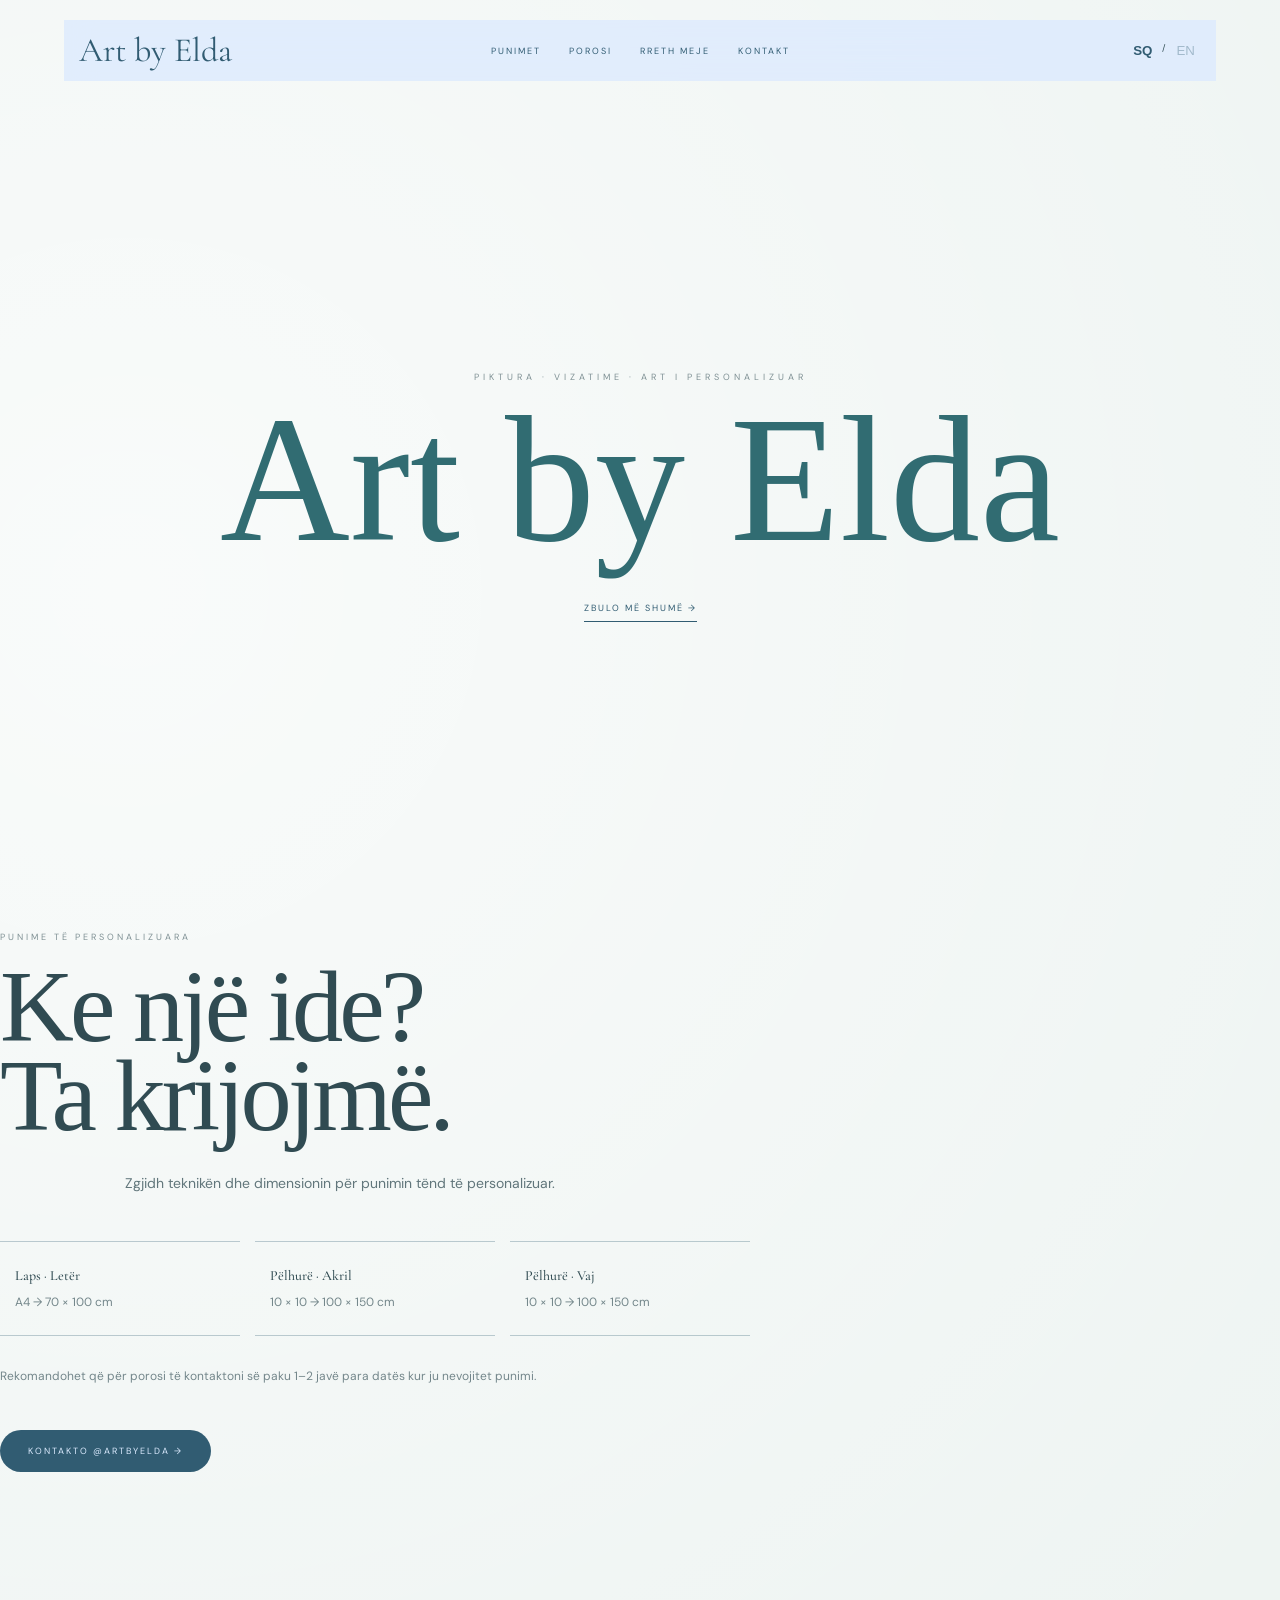
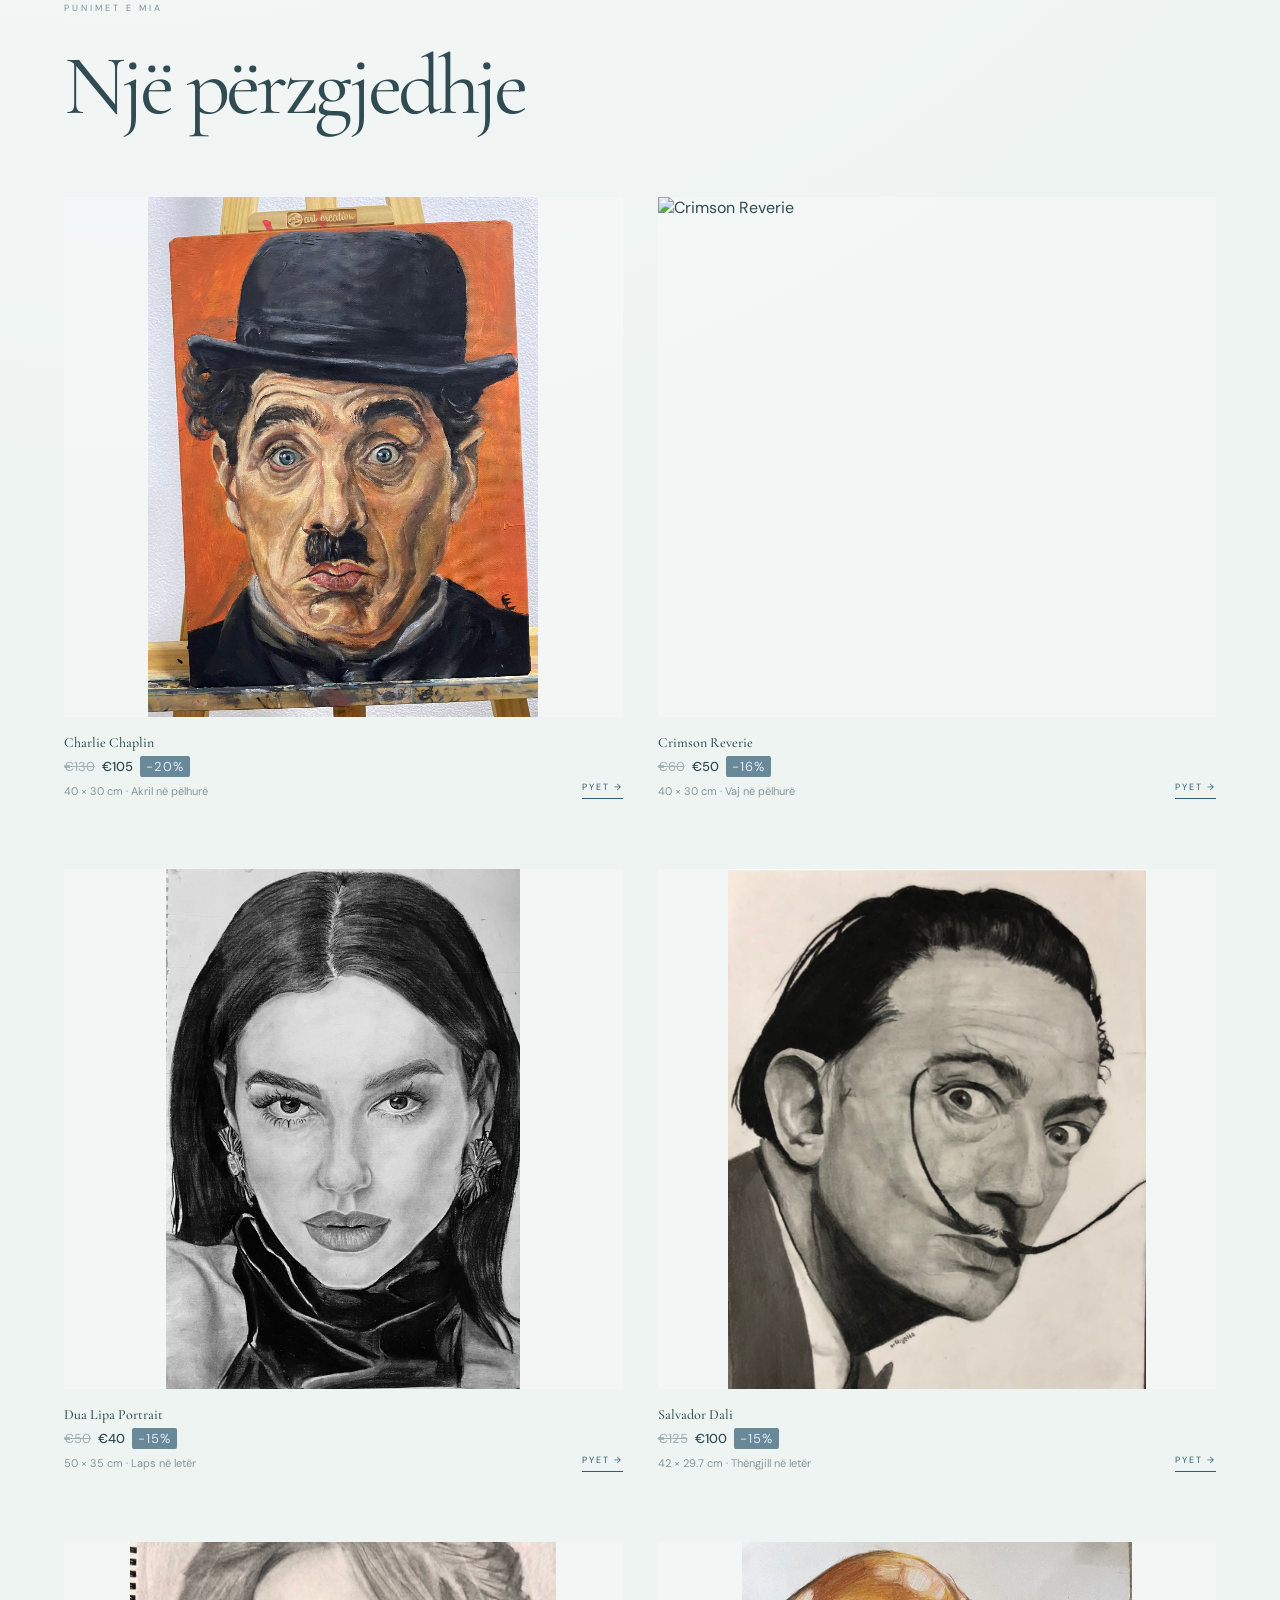
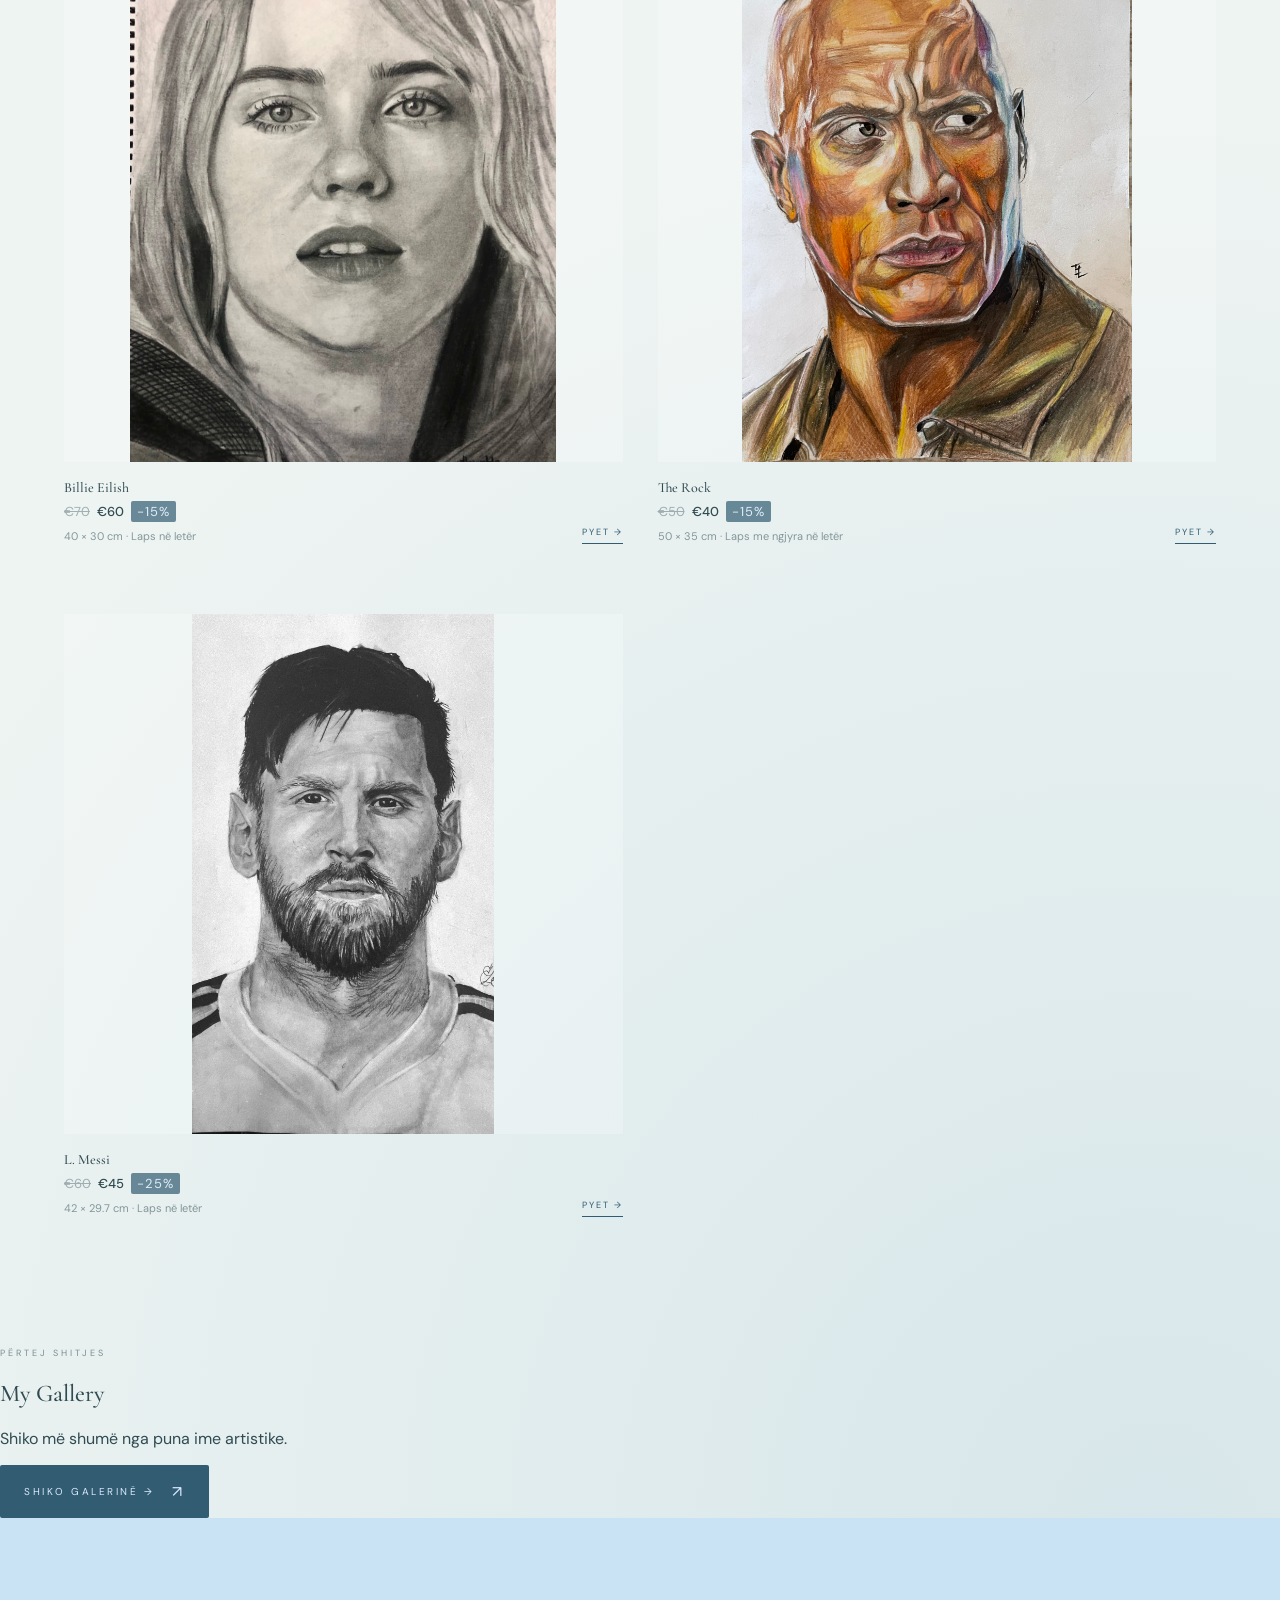
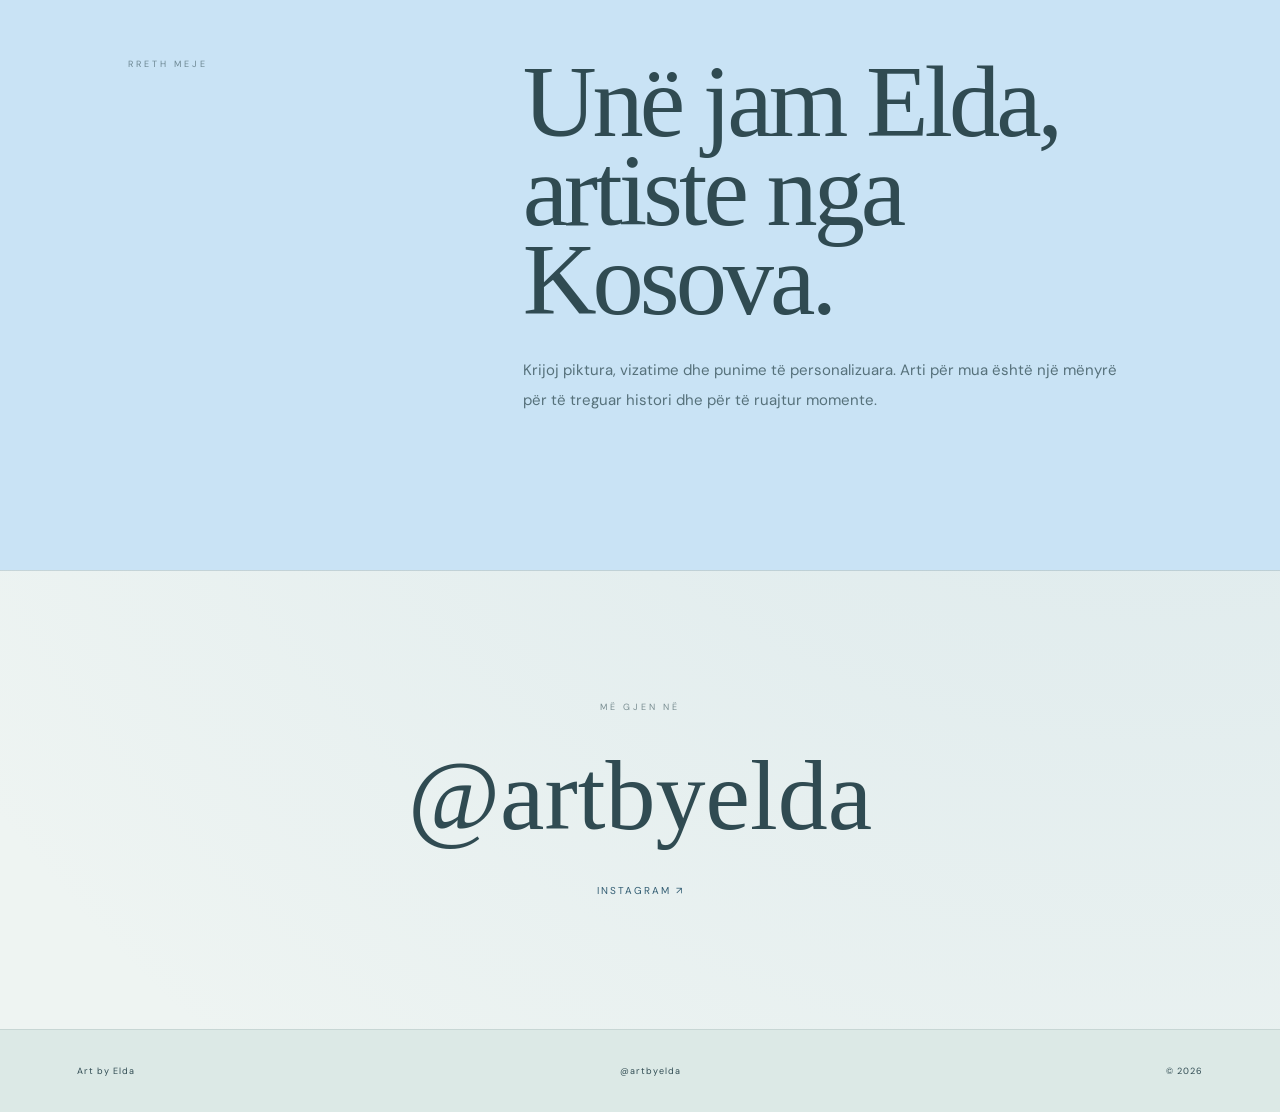
==== commit 681e4e6b: "Update index.html" ====
--- a/index.html
+++ b/index.html
@@ -253,7 +253,7 @@
                 onclick="openArt(this.parentElement)">
 
                 <img
-                    src="IMG_9828.jpeg"
+                    src="IMG_0314.jpeg"
                     alt="Crimson Reverie">
 
                 <div class="view">
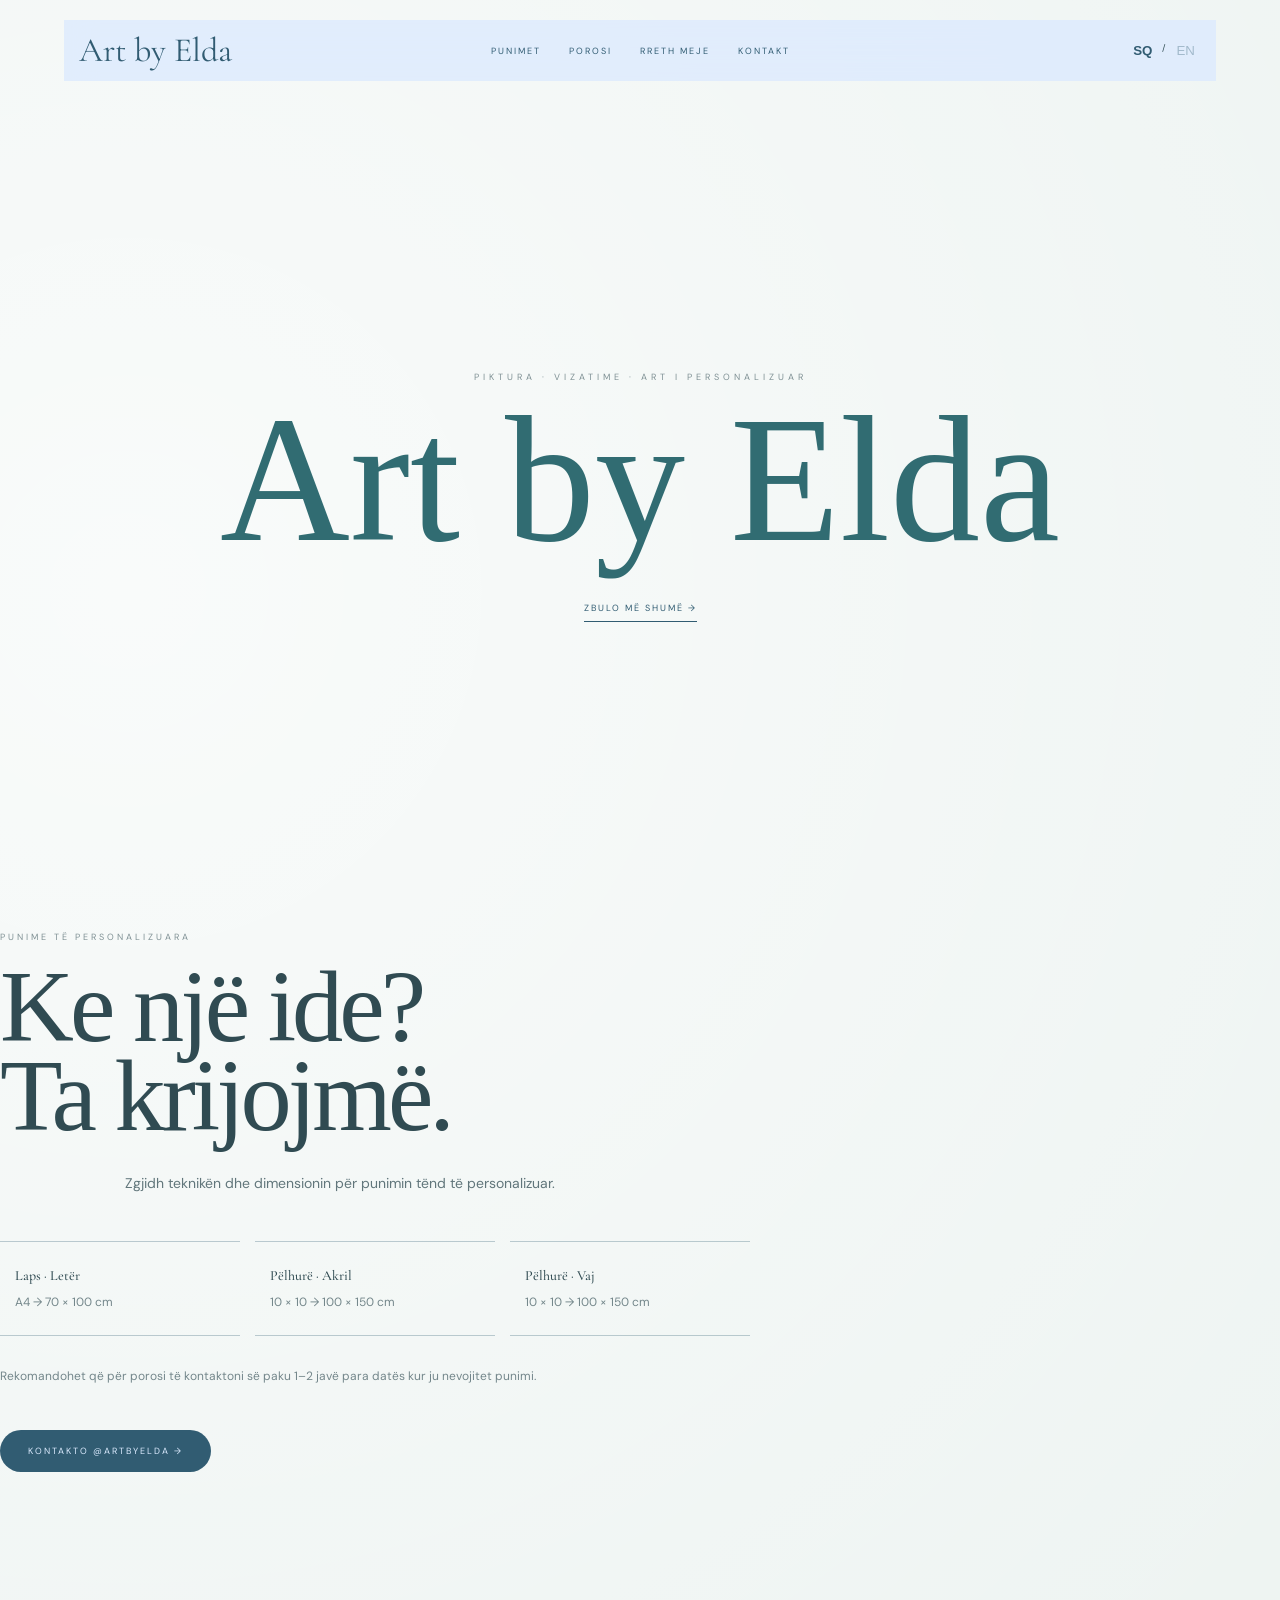
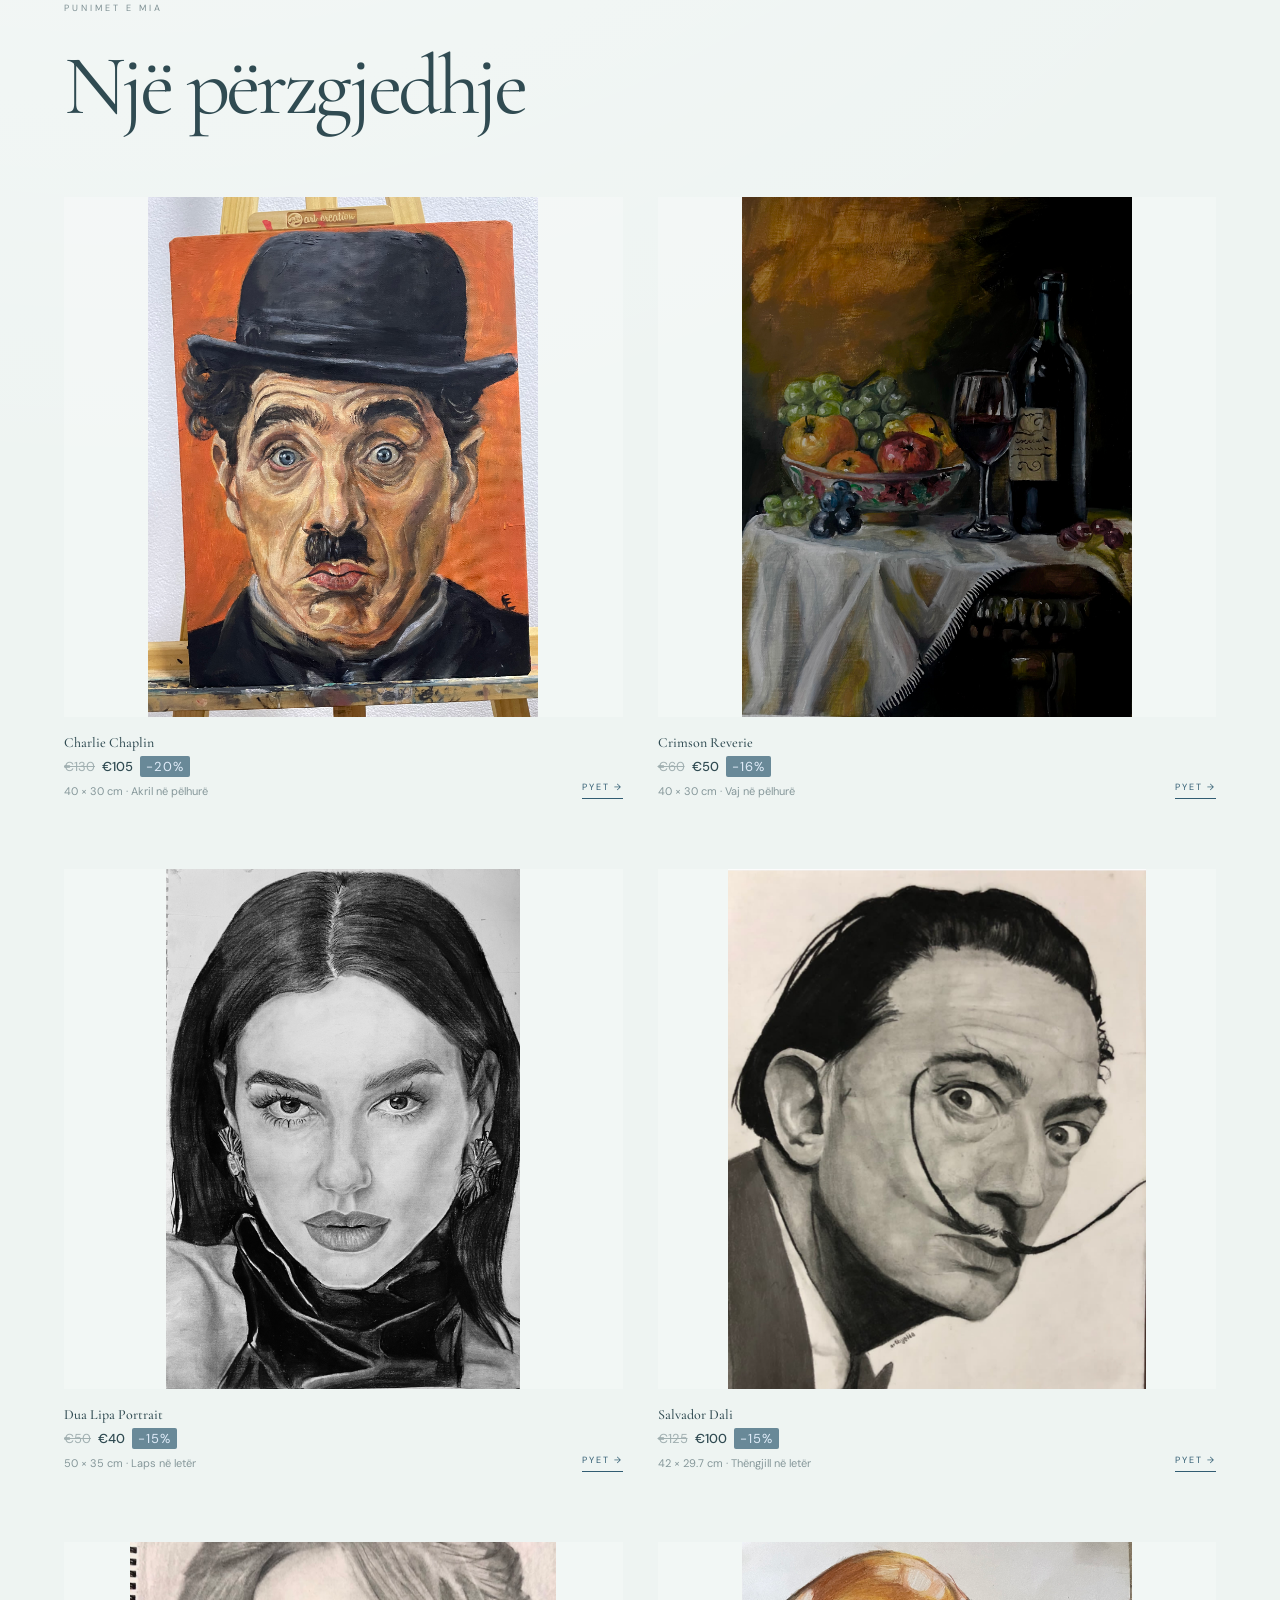
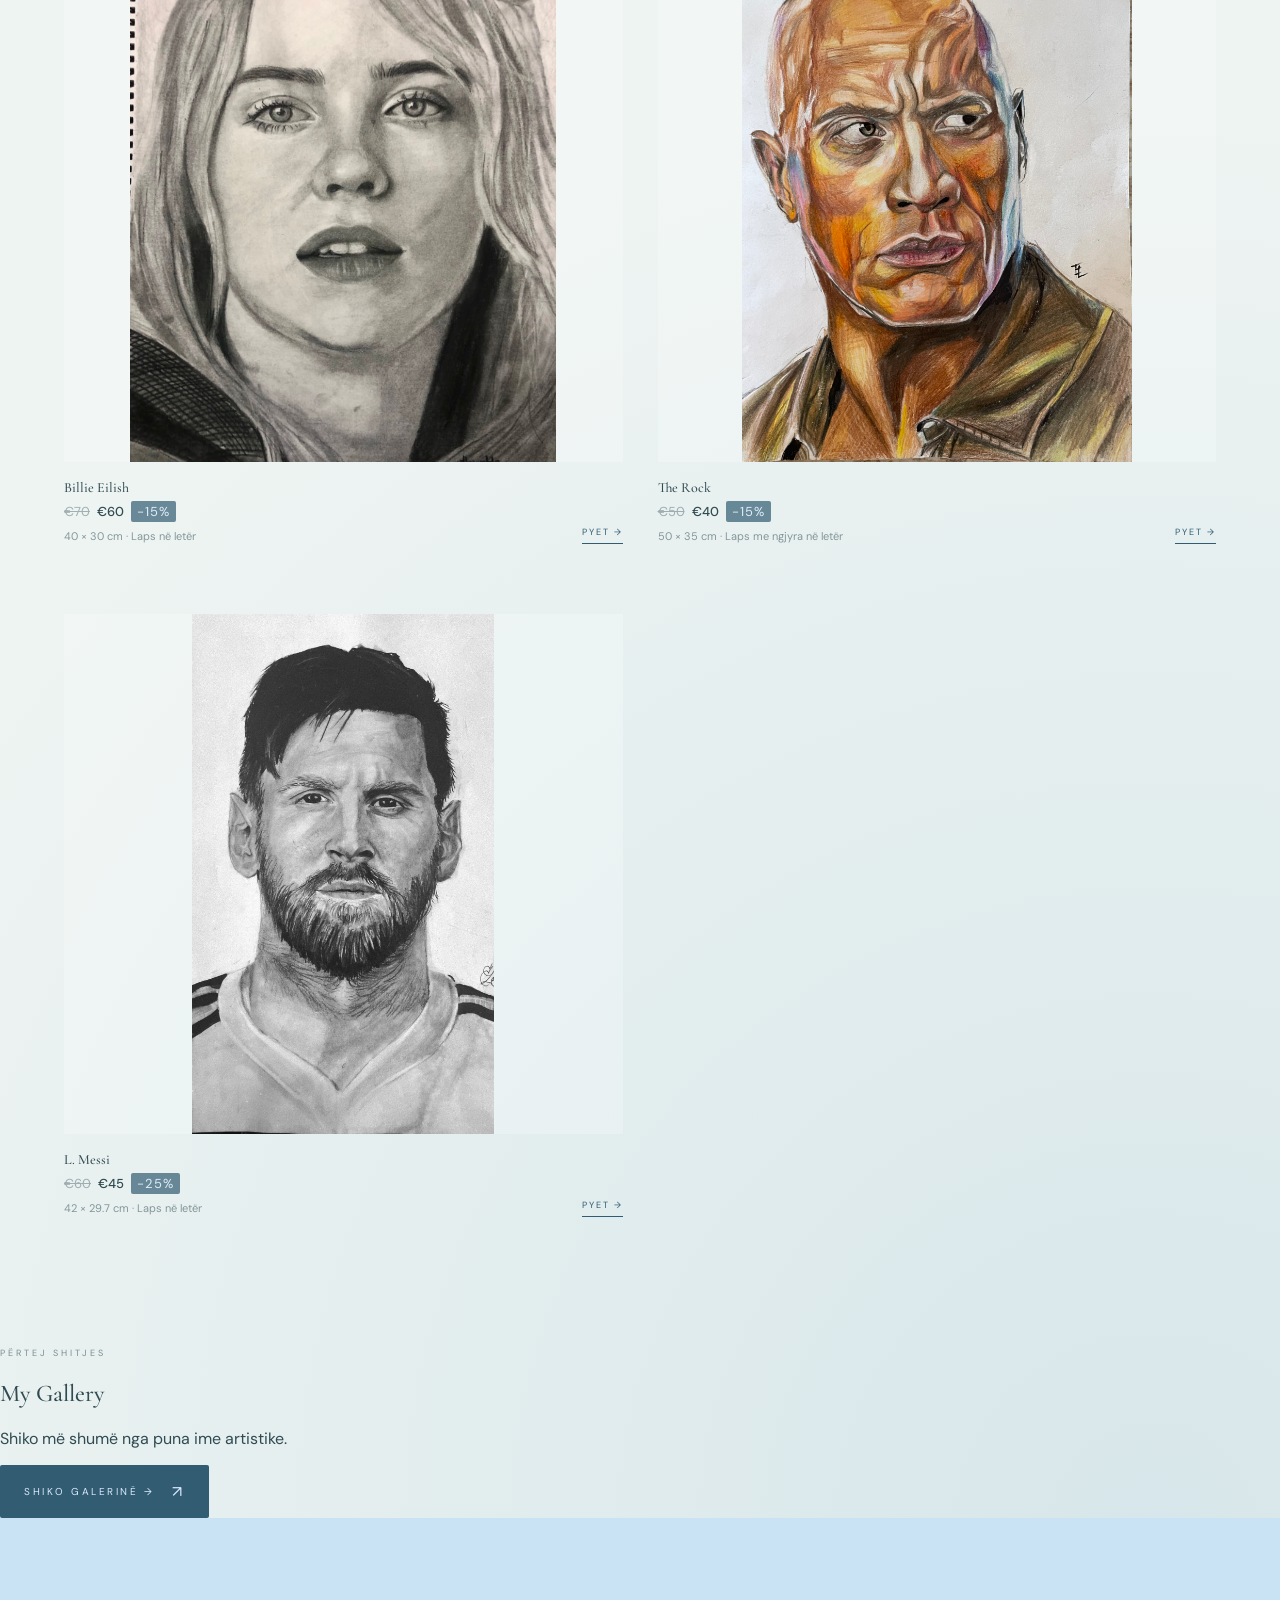
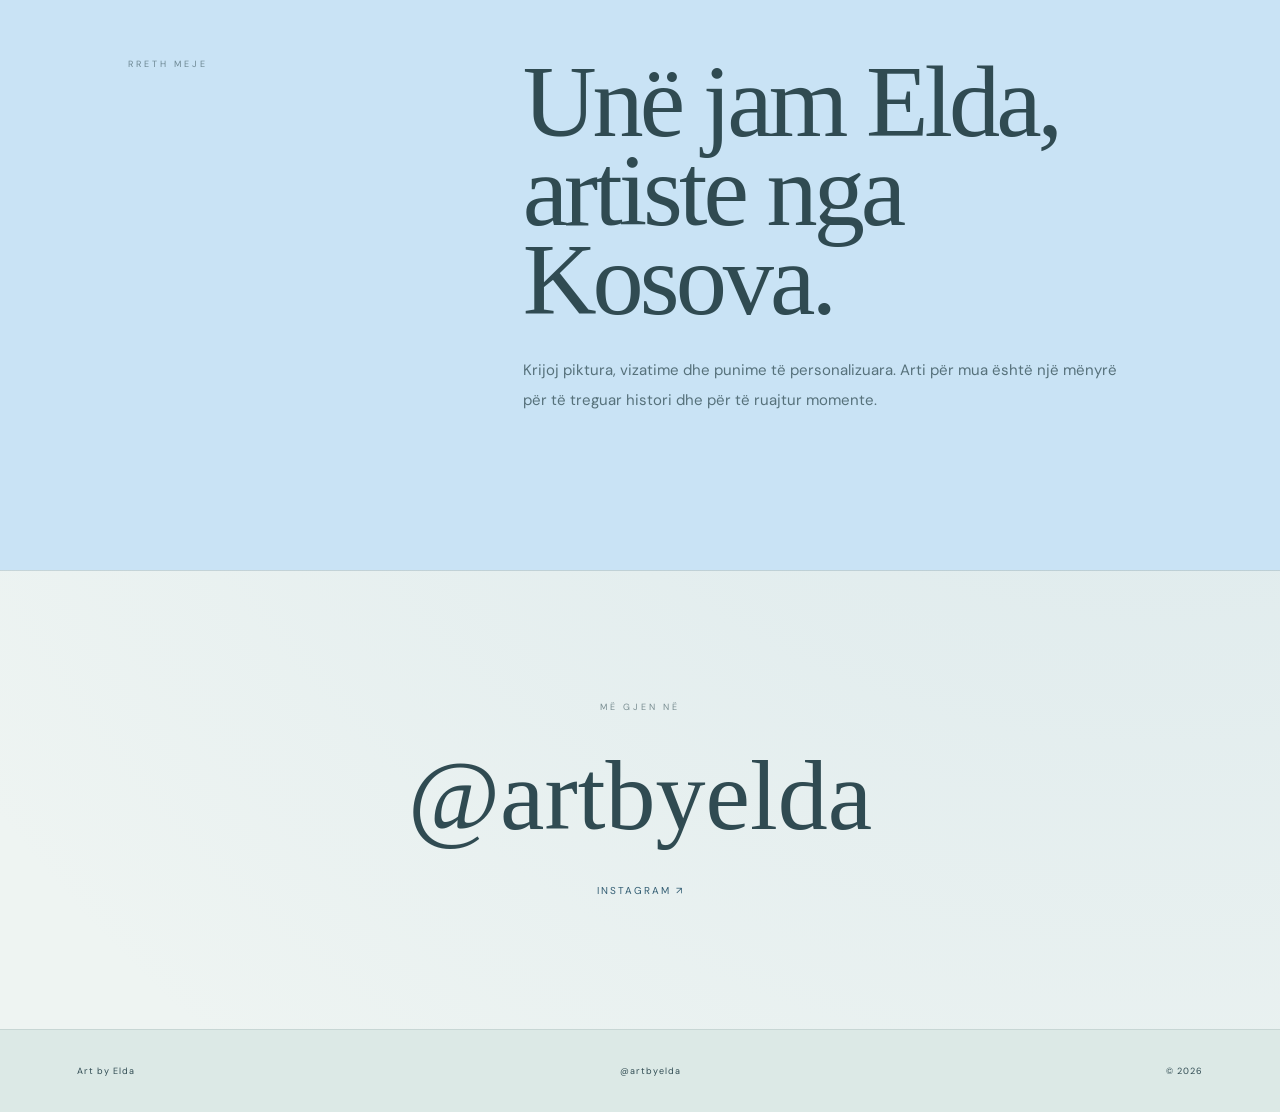
==== commit 9c32ddd7: "Update index.html" ====
--- a/index.html
+++ b/index.html
@@ -253,7 +253,7 @@
                 onclick="openArt(this.parentElement)">
 
                 <img
-                    src="IMG_0314.jpeg"
+                    src="IMG_0521.jpeg"
                     alt="Crimson Reverie">
 
                 <div class="view">
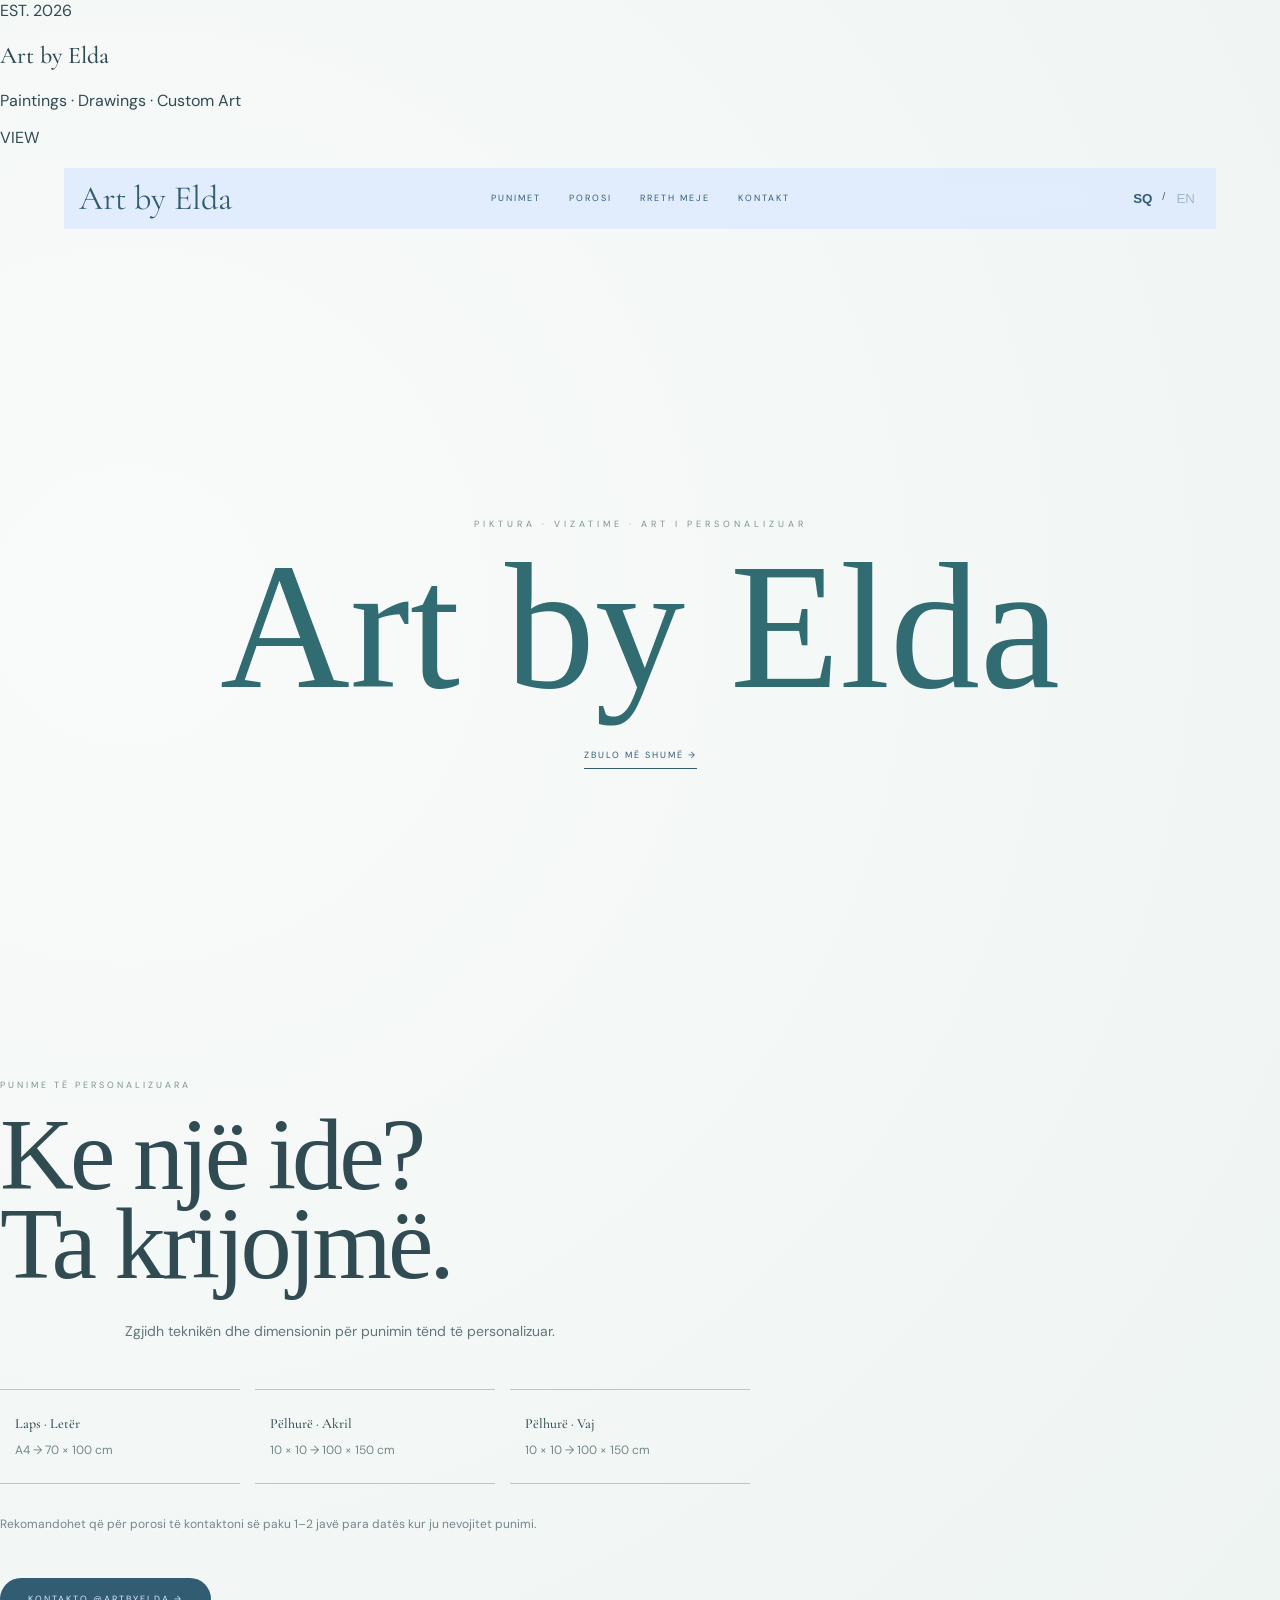
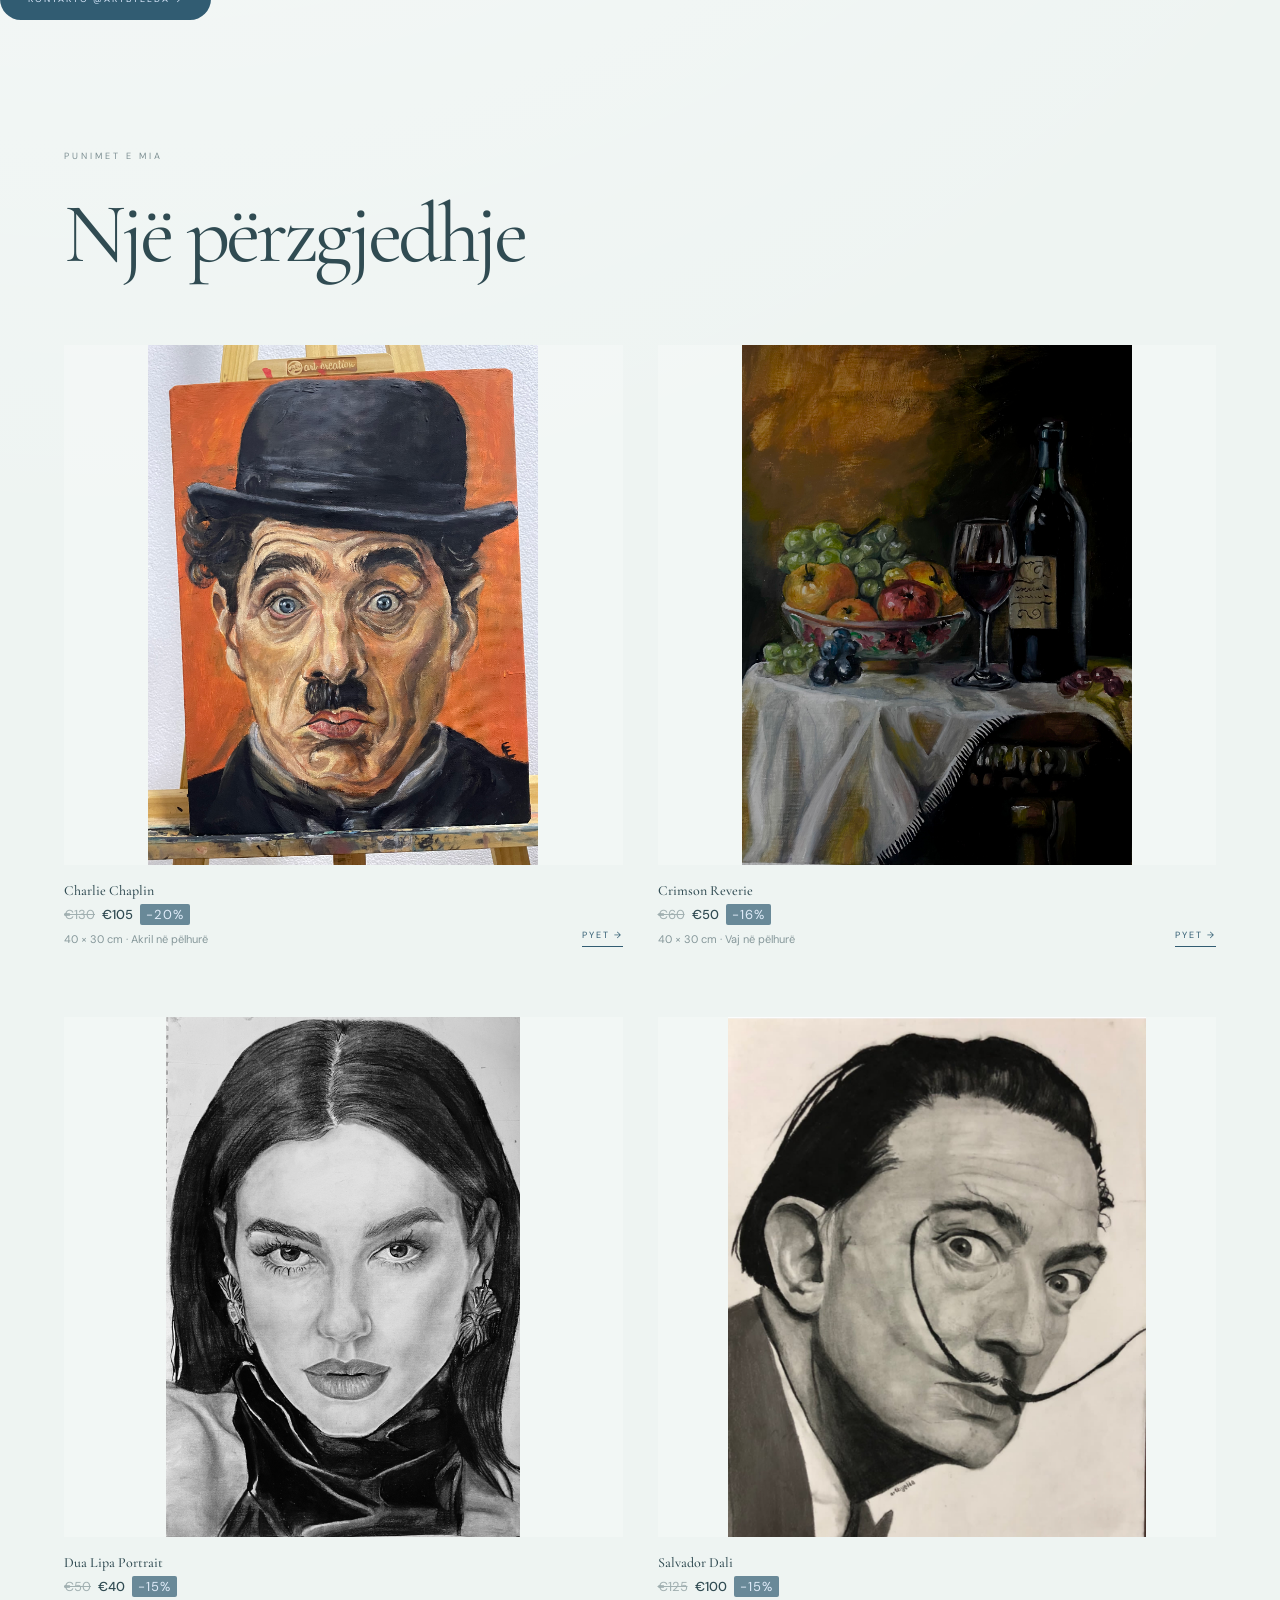
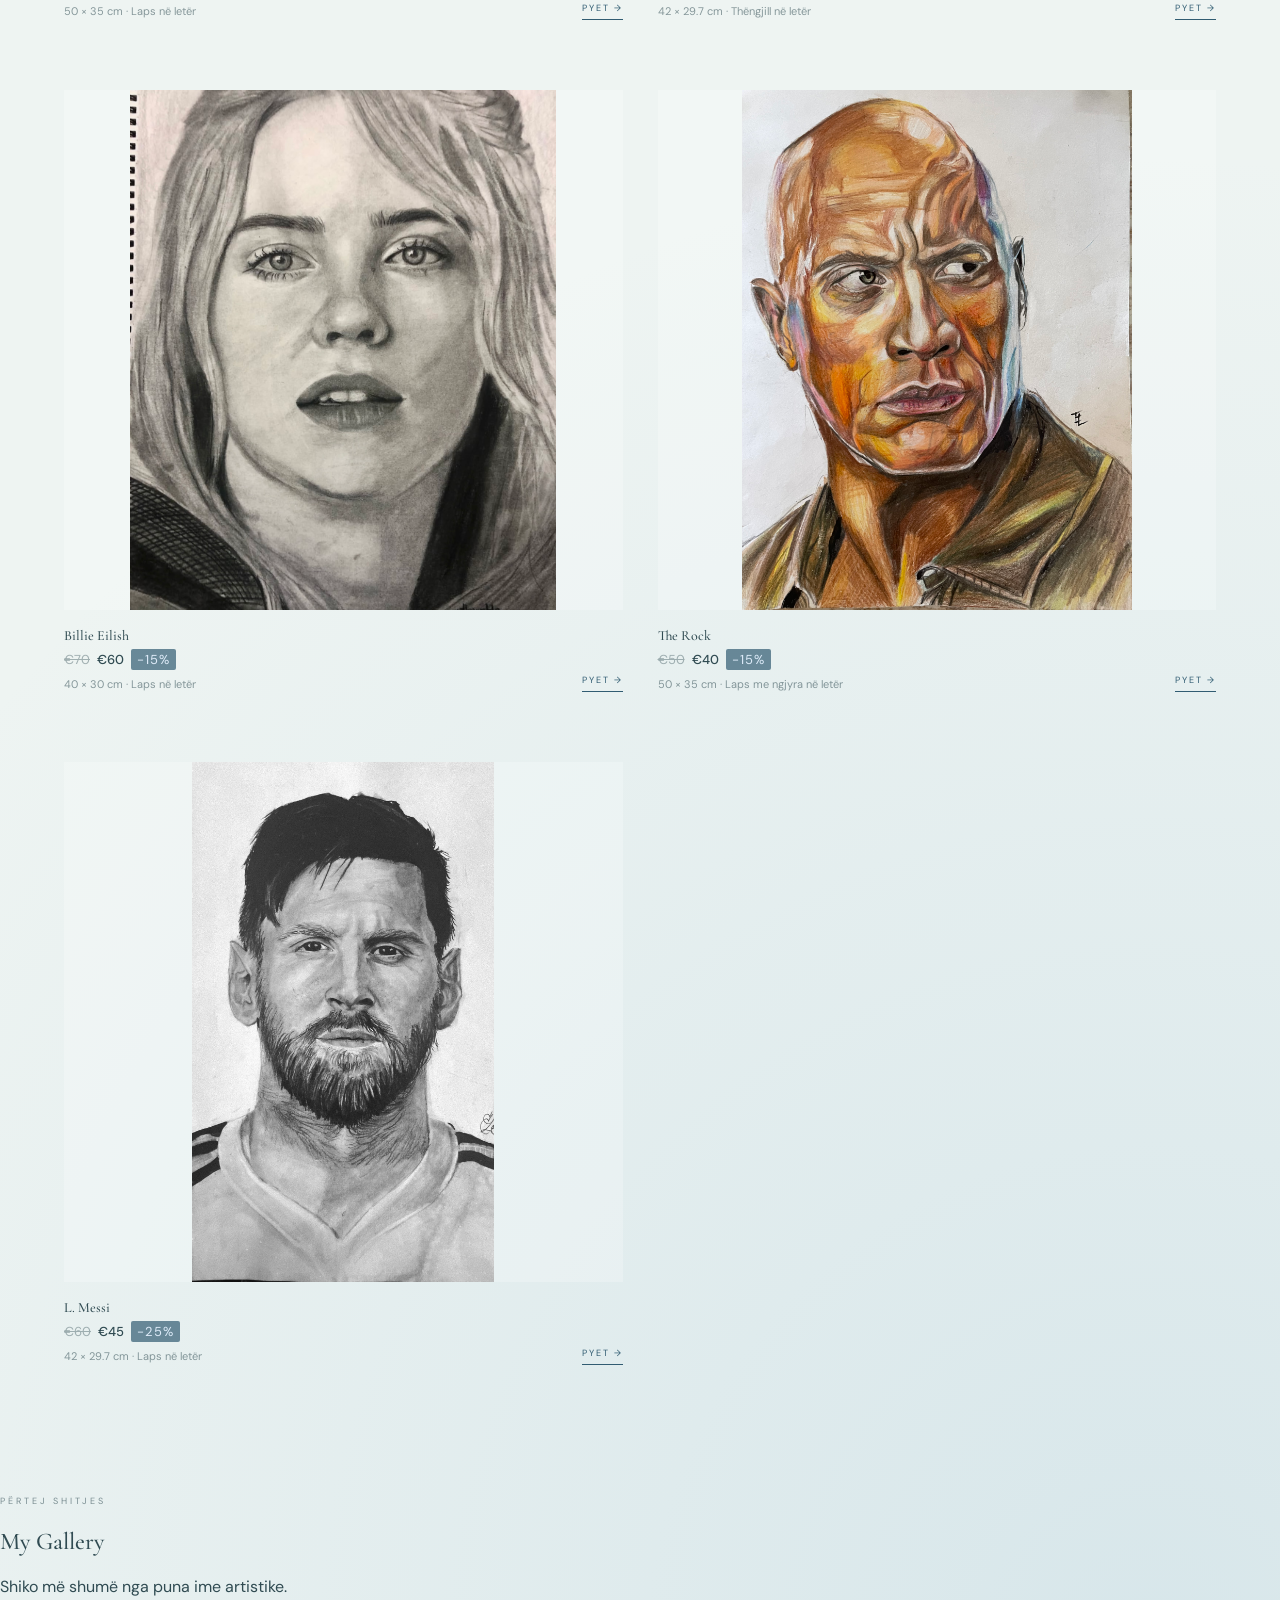
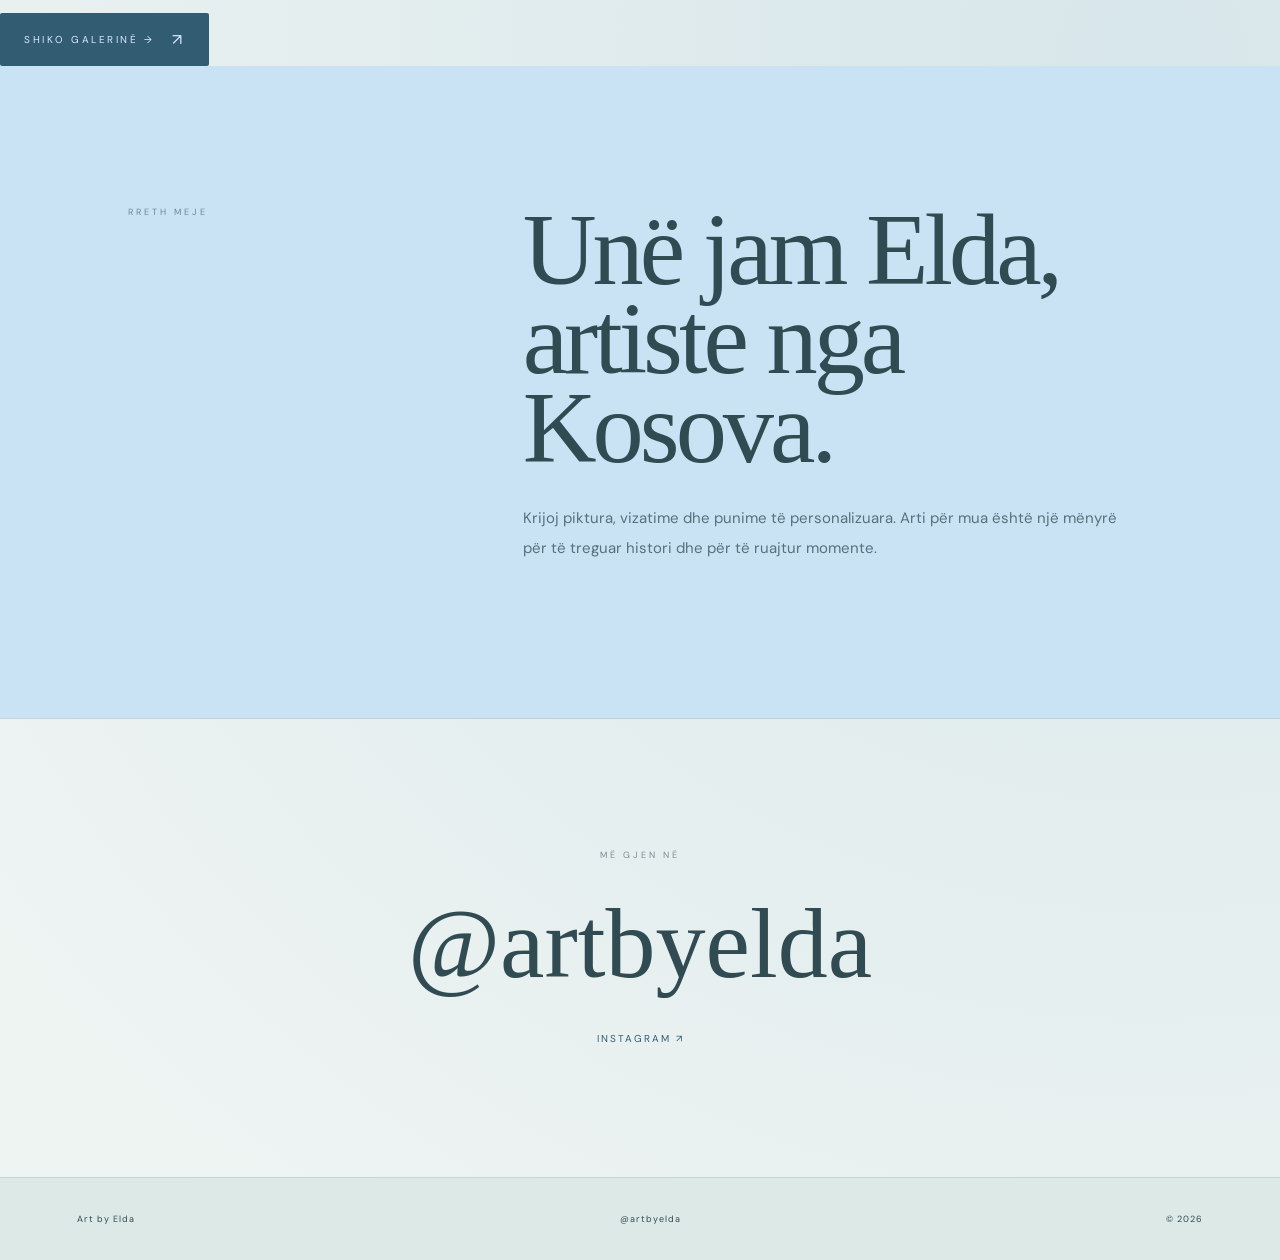
==== commit 21615532: "Update index.html" ====
--- a/index.html
+++ b/index.html
@@ -15,6 +15,21 @@
 </head>
 
 <body>
+    <!-- ART GALLERY INTRO -->
+<div id="gallery-loader">
+    <div class="loader-paint"></div>
+
+    <div class="loader-content">
+        <span>EST. 2026</span>
+        <h2>Art by Elda</h2>
+        <p>Paintings · Drawings · Custom Art</p>
+    </div>
+</div>
+
+<!-- ARTISTIC CURSOR -->
+<div class="art-cursor">
+    <span>VIEW</span>
+</div>
 
 <header class="hero">
 
@@ -749,6 +764,8 @@
     <span>© 2026</span>
 
 </footer>
+    <div class="brush-divider brush-one"></div>
+<div class="brush-divider brush-two"></div>
 
 
 <script src="script.js"></script>
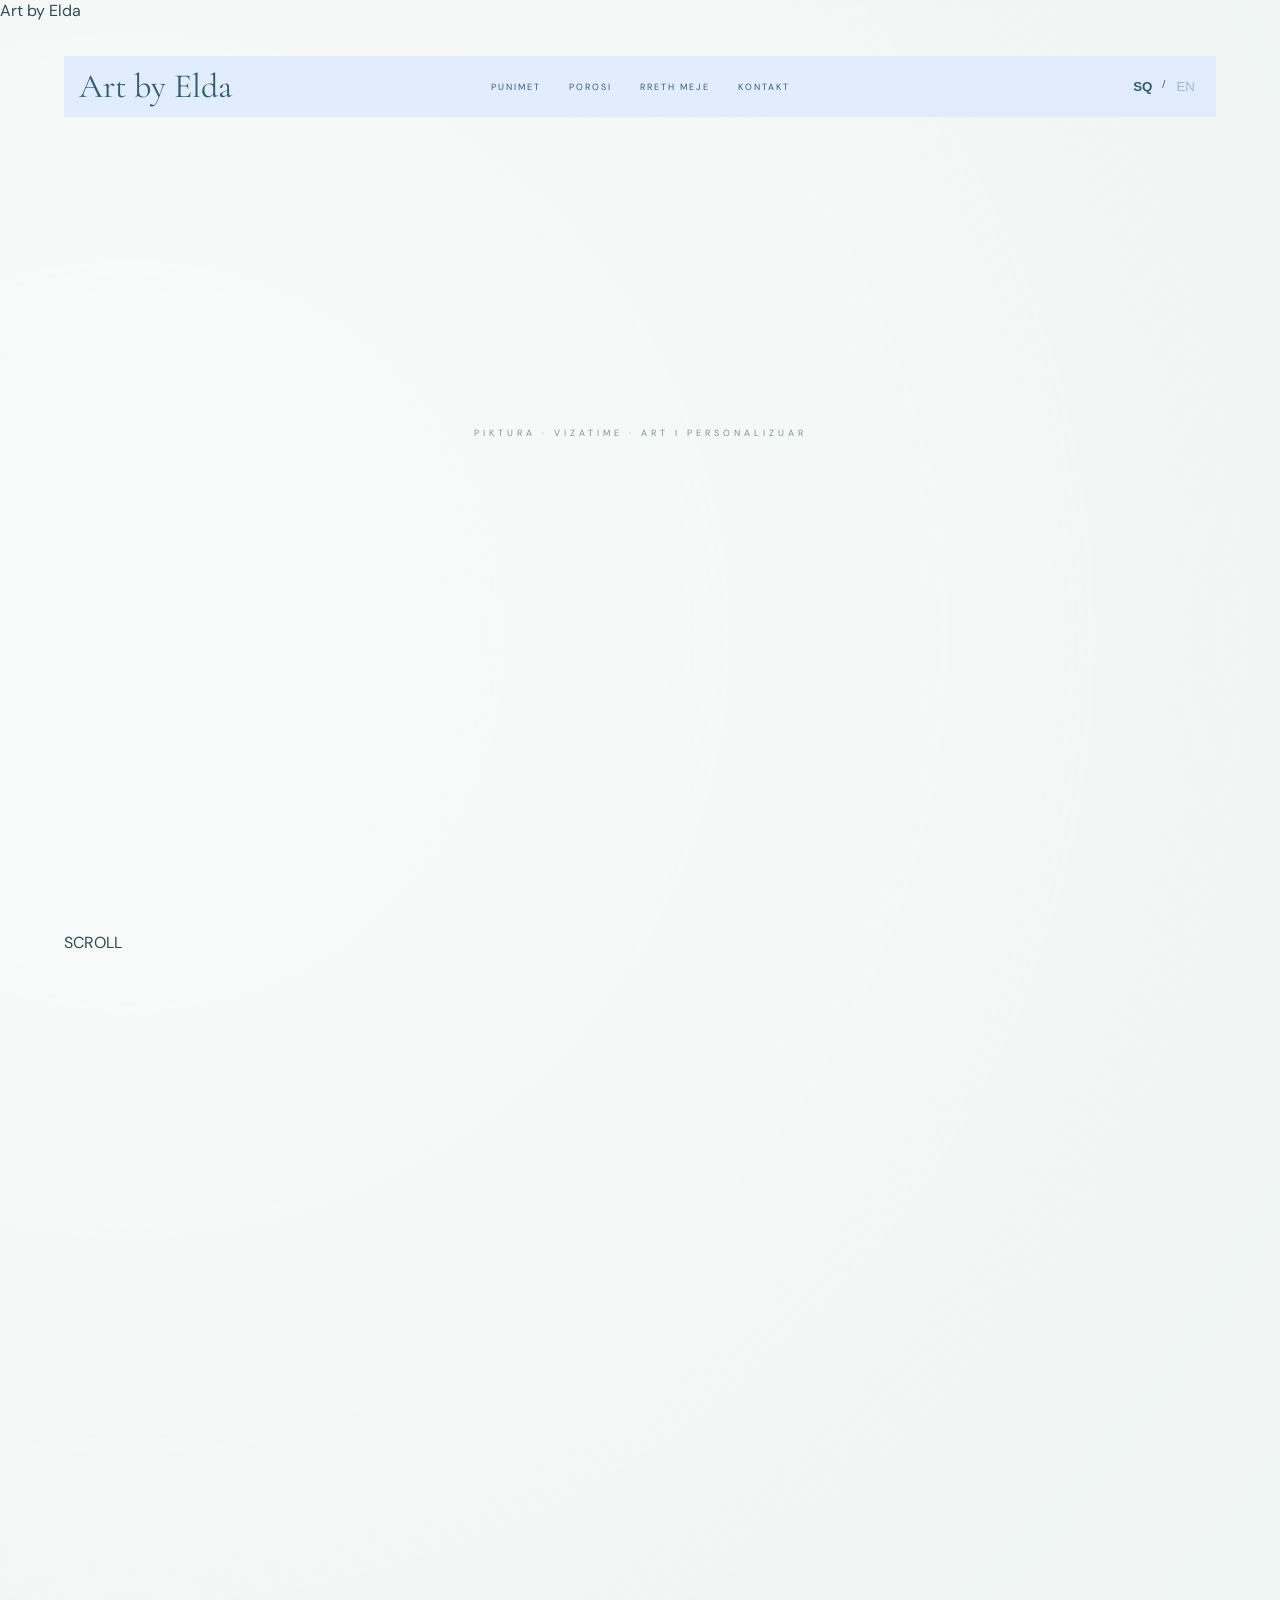
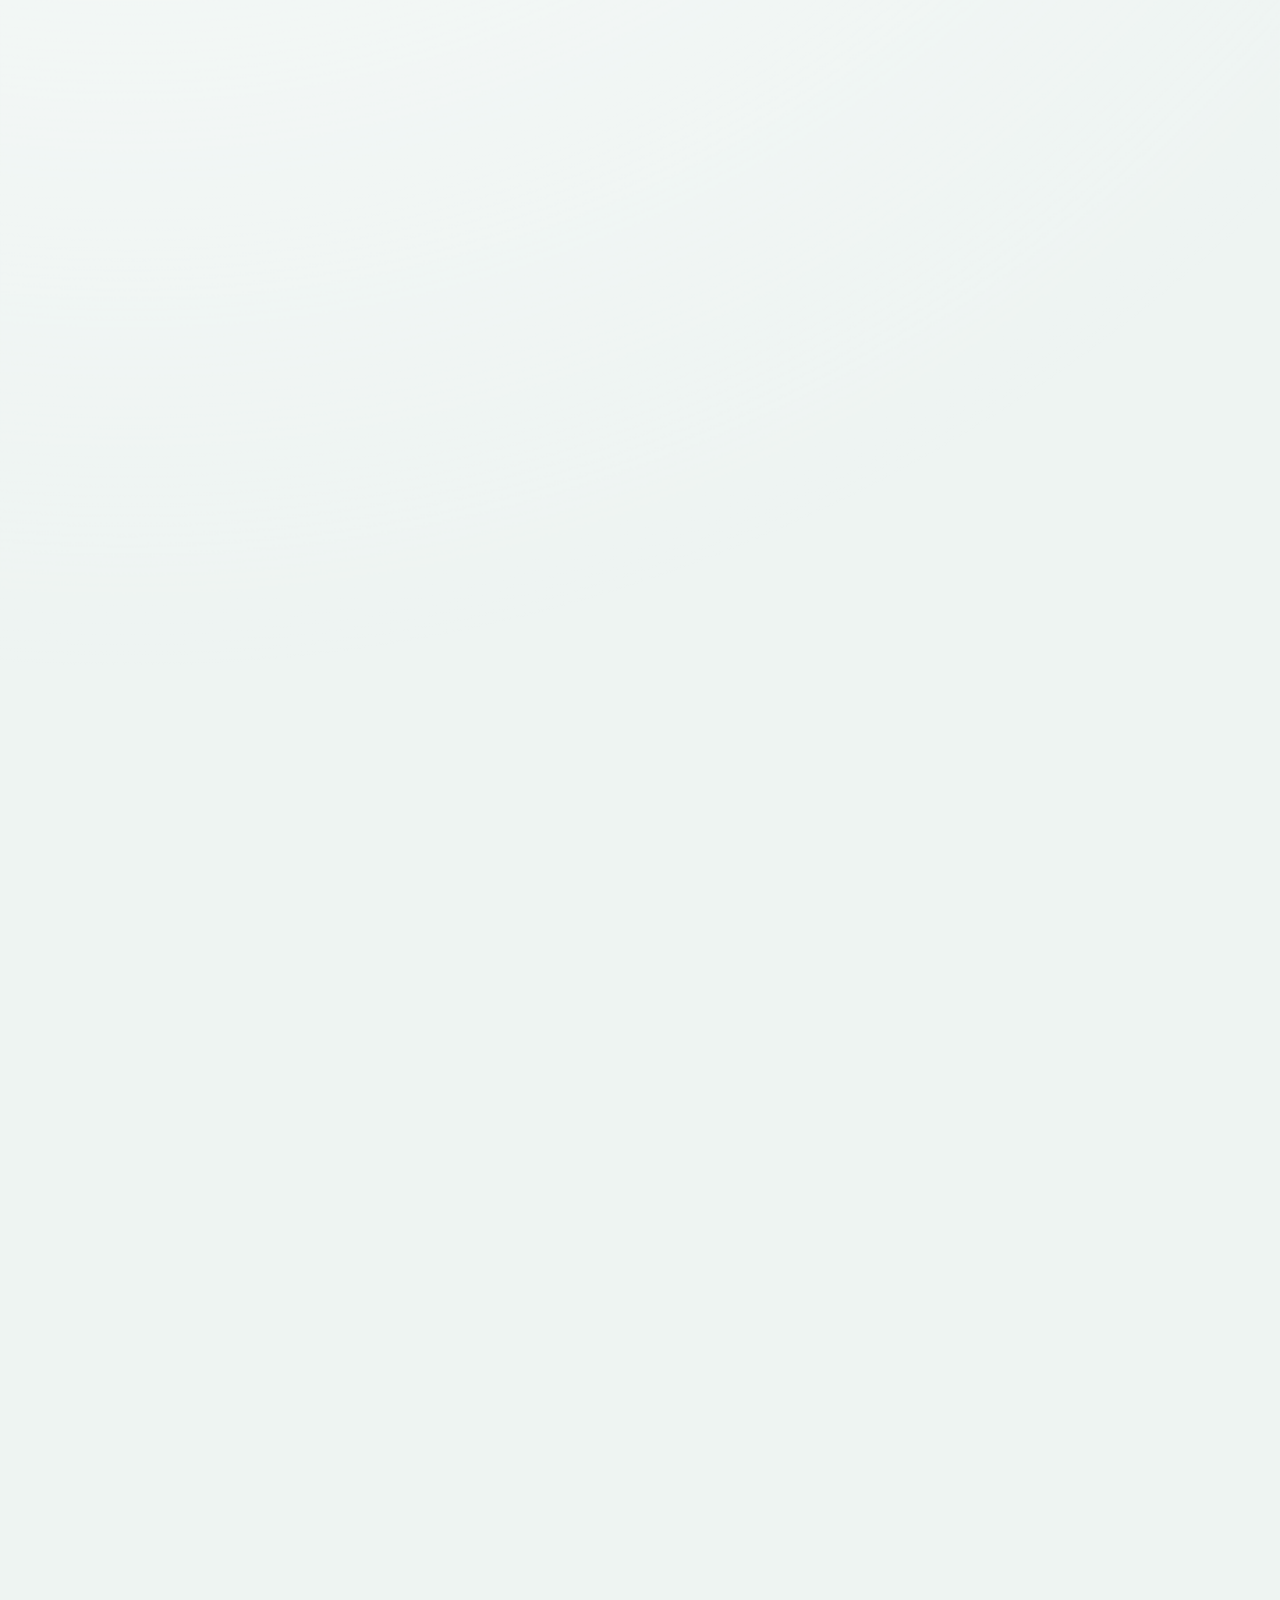
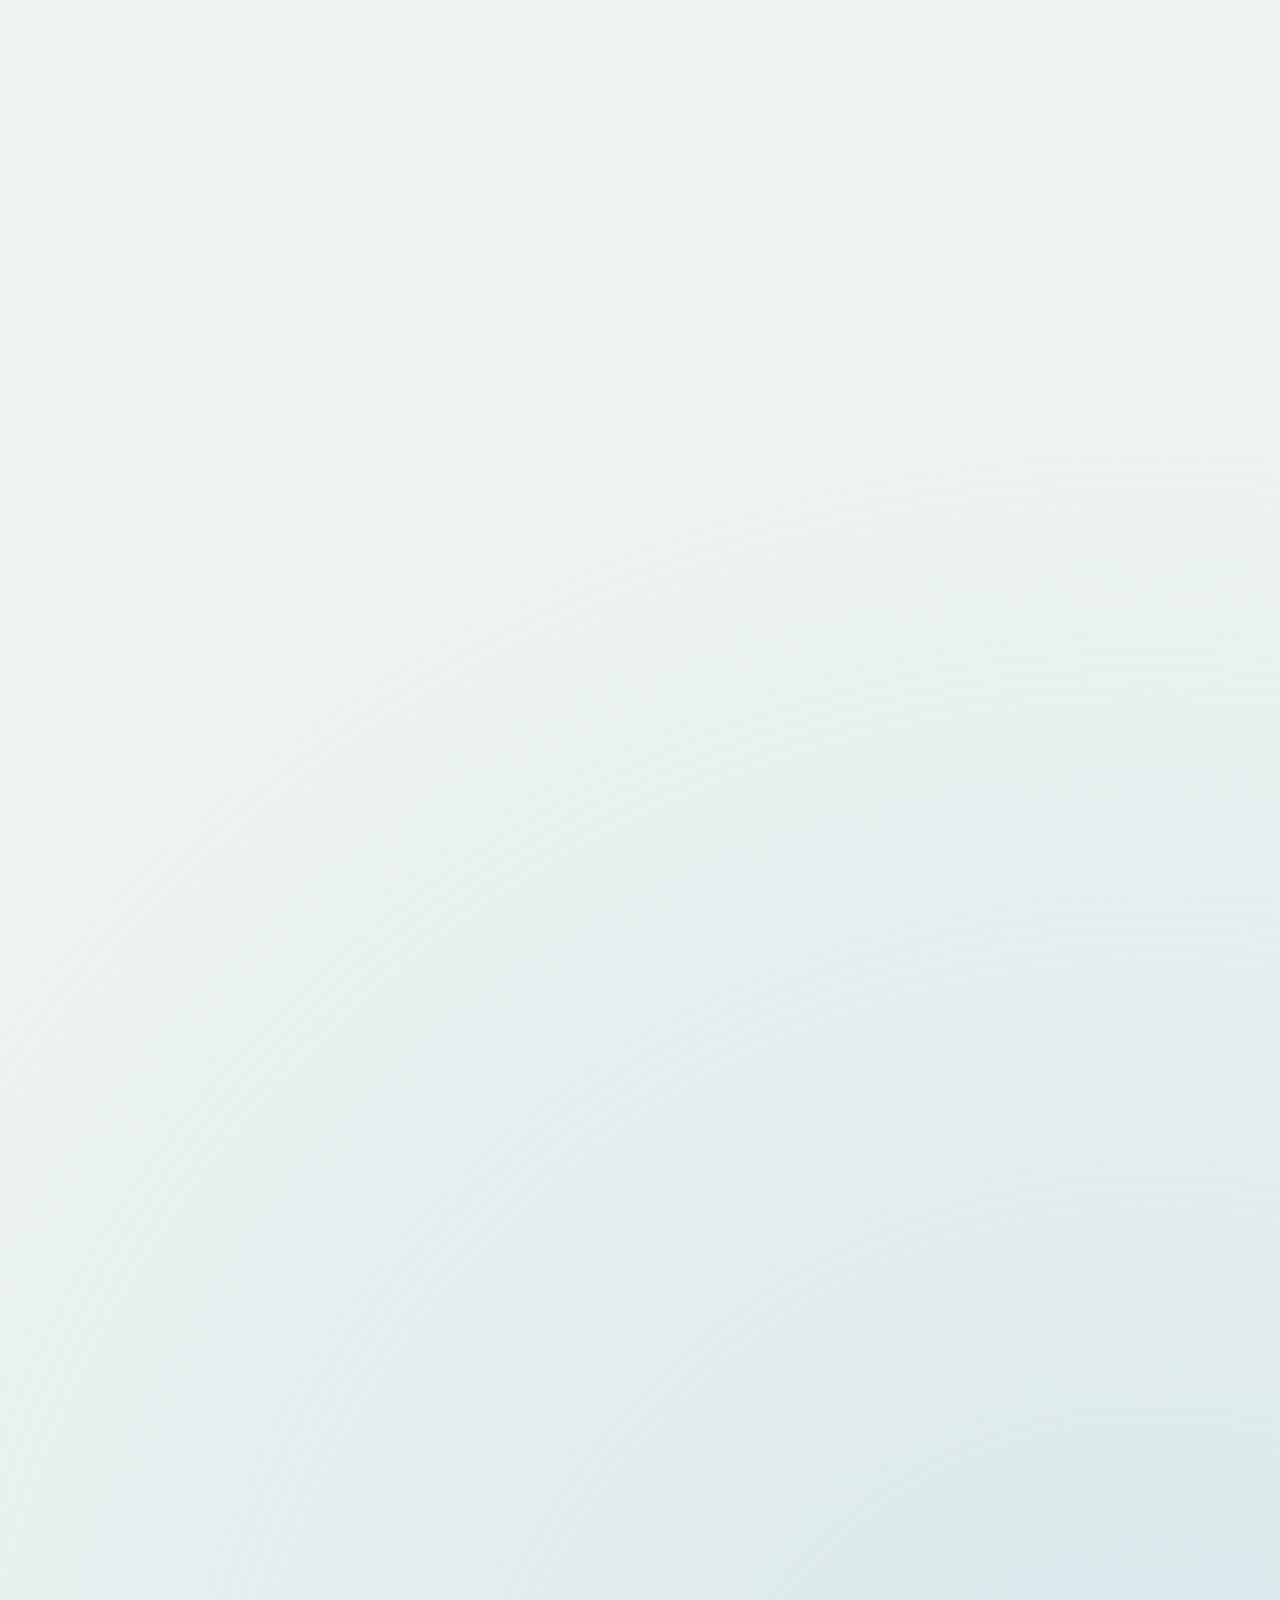
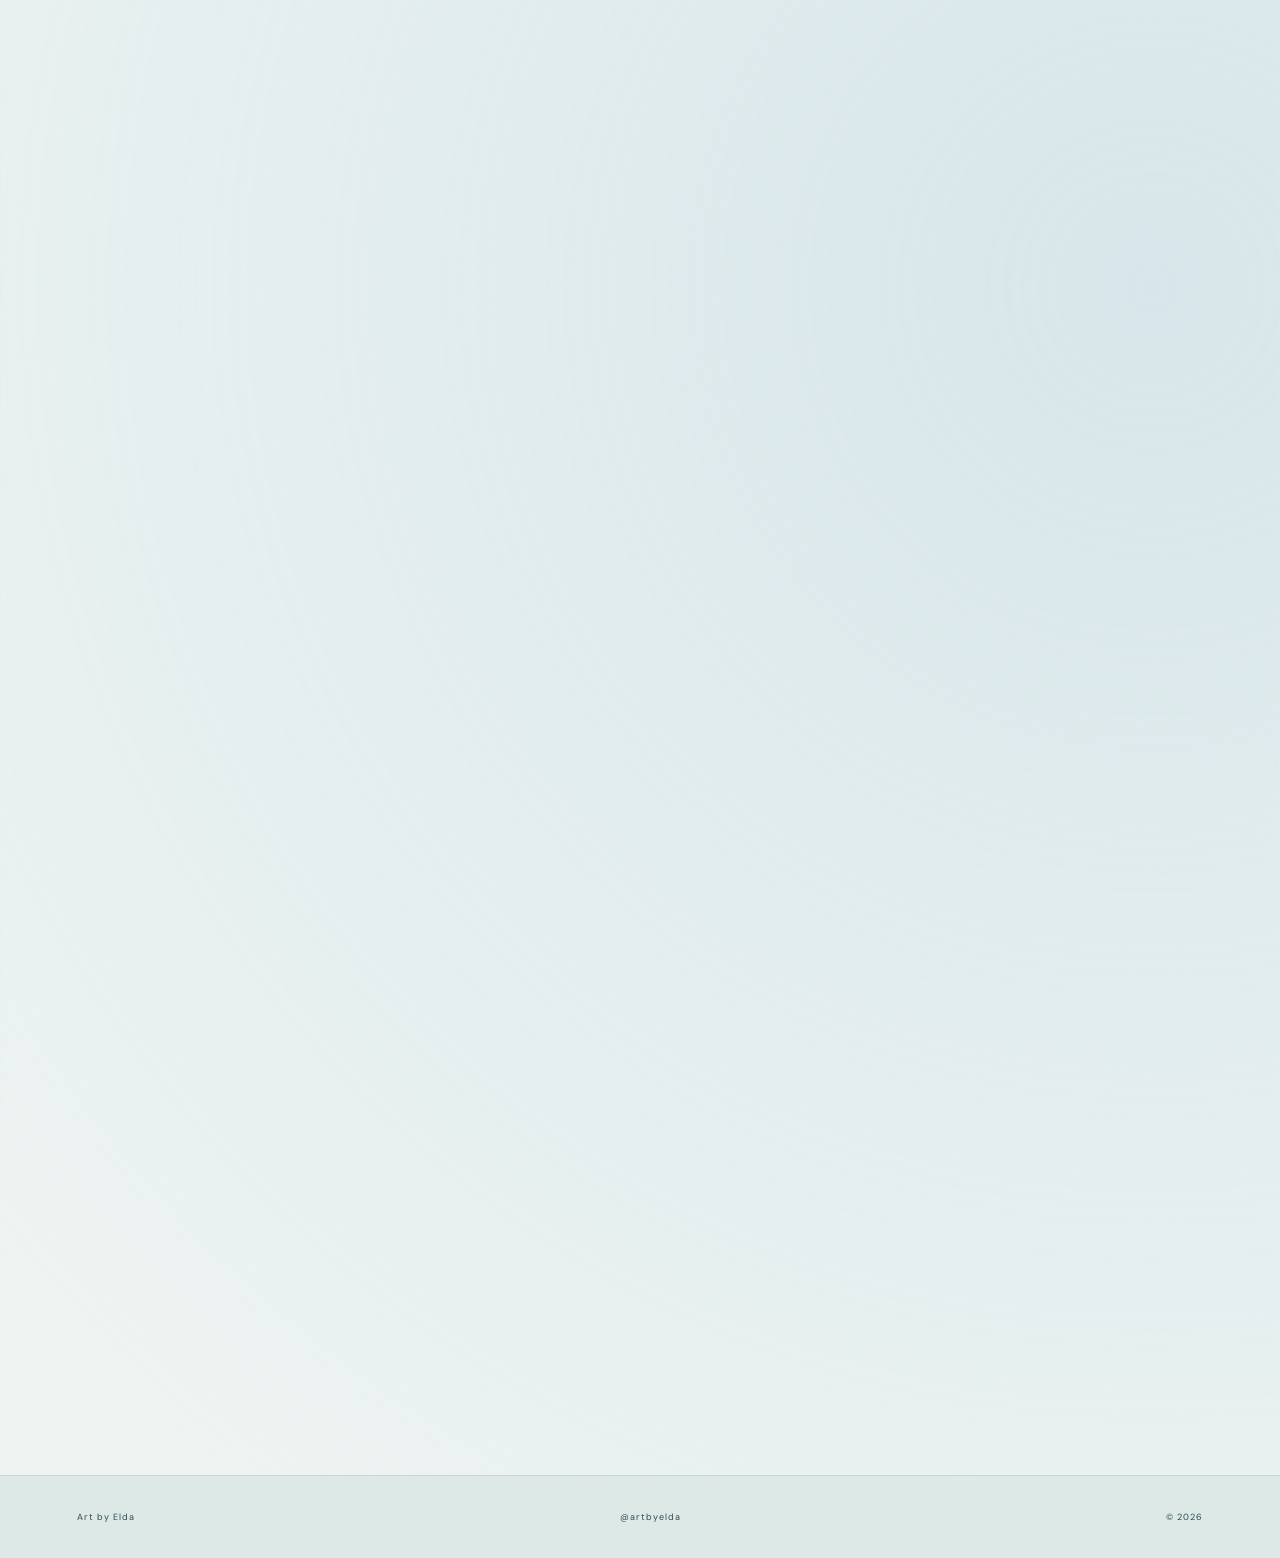
==== commit 5e168929: "Update index.html" ====
--- a/index.html
+++ b/index.html
@@ -11,51 +11,50 @@
 
     <link rel="preconnect" href="https://fonts.googleapis.com">
     <link rel="preconnect" href="https://fonts.gstatic.com" crossorigin>
-    <link href="https://fonts.googleapis.com/css2?family=Cormorant+Garamond:wght@400;500;600&family=DM+Sans:wght@400;500;600&display=swap" rel="stylesheet">
+
+    <link href="https://fonts.googleapis.com/css2?family=Allura&family=Cormorant+Garamond:wght@400;500;600&family=DM+Sans:wght@400;500;600&display=swap" rel="stylesheet">
 </head>
 
 <body>
-    <!-- ART GALLERY INTRO -->
-<div id="gallery-loader">
+
+<!-- ================= LOADER ================= -->
+
+<div class="art-loader" id="artLoader">
     <div class="loader-paint"></div>
-
-    <div class="loader-content">
-        <span>EST. 2026</span>
-        <h2>Art by Elda</h2>
-        <p>Paintings · Drawings · Custom Art</p>
-    </div>
+    <div class="loader-name">Art by Elda</div>
 </div>
 
-<!-- ARTISTIC CURSOR -->
-<div class="art-cursor">
-    <span>VIEW</span>
-</div>
-
-<header class="hero">
+
+<!-- ================= NAV ================= -->
+
+<header class="hero" id="top">
 
     <div class="topbar">
 
         <a class="brand" href="#top">Art by Elda</a>
 
         <nav>
-    <a href="#works" data-sq="Punimet" data-en="Works">Punimet</a>
-        <a href="#custom"
-   data-sq="Porosi"
-   data-en="Custom Art">
-    Porosi
-</a>
-    <a href="#about"
-       data-sq="Rreth meje"
-       data-en="About">
-        Rreth meje
-    </a>
-
-    <a href="#contact"
-       data-sq="Kontakt"
-       data-en="Contact">
-        Kontakt
-    </a>
-</nav>
+            <a href="#works" data-sq="Punimet" data-en="Works">Punimet</a>
+
+            <a href="#custom"
+               data-sq="Porosi"
+               data-en="Custom Art">
+                Porosi
+            </a>
+
+            <a href="#about"
+               data-sq="Rreth meje"
+               data-en="About">
+                Rreth meje
+            </a>
+
+            <a href="#contact"
+               data-sq="Kontakt"
+               data-en="Contact">
+                Kontakt
+            </a>
+        </nav>
+
         <div class="language">
             <button id="sq" class="active">SQ</button>
             <span>/</span>
@@ -65,23 +64,40 @@
     </div>
 
 
-    <div class="hero-content" id="top">
-
-        <p
-            data-sq="Piktura · Vizatime · Art i personalizuar"
-            data-en="Paintings · Drawings · Custom art">
+    <!-- ================= HERO ================= -->
+
+    <div class="hero-art art-float-one"></div>
+    <div class="hero-art art-float-two"></div>
+    <div class="hero-art art-float-three"></div>
+
+    <div class="hero-content">
+
+        <p class="hero-subtitle"
+           data-sq="Piktura · Vizatime · Art i personalizuar"
+           data-en="Paintings · Drawings · Custom art">
             Piktura · Vizatime · Art i personalizuar
         </p>
 
-        <h1>Art by Elda</h1>
-<a
-    href="#works"
-    class="discover"
-    data-sq="Zbulo më shumë →"
-    data-en="Discover more →">
-    Zbulo më shumë →
-</a>
-
+        <div class="hero-title-wrap">
+            <span class="paint-line paint-line-one"></span>
+            <span class="paint-line paint-line-two"></span>
+
+            <h1>Art by Elda</h1>
+        </div>
+
+        <a
+            href="#works"
+            class="discover magnetic"
+            data-sq="Zbulo më shumë →"
+            data-en="Discover more →">
+            Zbulo më shumë →
+        </a>
+
+    </div>
+
+    <div class="scroll-note">
+        <span></span>
+        SCROLL
     </div>
 
 </header>
@@ -89,9 +105,13 @@
 
 <main>
 
-<!-- CUSTOM ART — LART -->
-
-<section id="custom" class="custom">
+
+<!-- ================= CUSTOM ================= -->
+
+<section id="custom" class="custom section-reveal">
+
+    <div class="paint-corner paint-corner-left"></div>
+    <div class="paint-corner paint-corner-right"></div>
 
     <div class="custom-inner">
 
@@ -102,74 +122,84 @@
         </p>
 
         <h2>
-            <span
-                data-sq="Ke një ide?"
-                data-en="Have an idea?">
+            <span data-sq="Ke një ide?"
+                  data-en="Have an idea?">
                 Ke një ide?
             </span>
 
             <br>
 
-            <em
-                data-sq="Ta krijojmë."
+            <em data-sq="Ta krijojmë."
                 data-en="Let's create it.">
                 Ta krijojmë.
             </em>
         </h2>
 
-        <p
-            class="custom-text"
-            data-sq="Zgjidh teknikën dhe dimensionin për punimin tënd të personalizuar."
-            data-en="Choose the technique and dimensions for your custom artwork.">
+        <p class="custom-text"
+           data-sq="Zgjidh teknikën dhe dimensionin për punimin tënd të personalizuar."
+           data-en="Choose the technique and dimensions for your custom artwork.">
             Zgjidh teknikën dhe dimensionin për punimin tënd të personalizuar.
         </p>
 
+
         <div class="custom-options">
 
-            <div class="custom-option">
-                <h3
-                    data-sq="Laps · Letër"
+            <div class="custom-option art-option">
+                <span class="option-number">01</span>
+
+                <h3 data-sq="Laps · Letër"
                     data-en="Pencil · Paper">
                     Laps · Letër
                 </h3>
 
                 <p>A4 → 70 × 100 cm</p>
-            </div>
-
-            <div class="custom-option">
-                <h3
-                    data-sq="Pëlhurë · Akril"
+
+                <span class="option-brush"></span>
+            </div>
+
+
+            <div class="custom-option art-option">
+                <span class="option-number">02</span>
+
+                <h3 data-sq="Pëlhurë · Akril"
                     data-en="Canvas · Acrylic">
                     Pëlhurë · Akril
                 </h3>
 
                 <p>10 × 10 → 100 × 150 cm</p>
-            </div>
-
-            <div class="custom-option">
-                <h3
-                    data-sq="Pëlhurë · Vaj"
+
+                <span class="option-brush"></span>
+            </div>
+
+
+            <div class="custom-option art-option">
+                <span class="option-number">03</span>
+
+                <h3 data-sq="Pëlhurë · Vaj"
                     data-en="Canvas · Oil">
                     Pëlhurë · Vaj
                 </h3>
 
                 <p>10 × 10 → 100 × 150 cm</p>
+
+                <span class="option-brush"></span>
             </div>
 
         </div>
 
-        <p
-            class="order-note"
-            data-sq="Rekomandohet që për porosi të kontaktoni së paku 1–2 javë para datës kur ju nevojitet punimi."
-            data-en="For commissions, it is recommended to contact me at least 1–2 weeks before the date you need the artwork.">
+
+        <p class="order-note"
+           data-sq="Rekomandohet që për porosi të kontaktoni së paku 1–2 javë para datës kur ju nevojitet punimi."
+           data-en="For commissions, it is recommended to contact me at least 1–2 weeks before the date you need the artwork.">
             Rekomandohet që për porosi të kontaktoni së paku 1–2 javë para datës kur ju nevojitet punimi.
         </p>
+
 
         <a
             href="https://ig.me/m/artbyelda"
             target="_blank"
             rel="noopener noreferrer"
-            class="instagram-button"
+            class="instagram-button magnetic"
             data-sq="Kontakto @artbyelda →"
             data-en="Contact @artbyelda →">
             Kontakto @artbyelda →
@@ -180,24 +210,27 @@
 </section>
 
 
-<!-- WORKS -->
+
+<!-- ================= WORKS ================= -->
 
 <section id="works" class="works">
 
-    <div class="works-heading">
-
-        <p
-            class="small-title"
-            data-sq="Punimet e mia"
-            data-en="My work">
-            Punimet e mia
-        </p>
-
-        <h2
-            data-sq="Një përzgjedhje"
-            data-en="A selection">
-            Një përzgjedhje
-        </h2>
+    <div class="works-heading section-reveal">
+
+        <div>
+            <p class="small-title"
+               data-sq="Punimet e mia"
+               data-en="My work">
+                Punimet e mia
+            </p>
+
+            <h2 data-sq="Një përzgjedhje"
+                data-en="A selection">
+                Një përzgjedhje
+            </h2>
+        </div>
+
+        <span class="works-mark">✦</span>
 
     </div>
 
@@ -205,27 +238,28 @@
     <div class="gallery">
 
 
-        <!-- Charlie Chaplin -->
-
-        <article class="art-card">
-
-            <div
-                class="image-wrap"
-                onclick="openArt(this.parentElement)">
-
-                <img
-                    src="IMG_9828.jpeg"
-                    alt="Charlie Chaplin">
+        <!-- CHARLIE -->
+
+        <article class="art-card section-reveal">
+
+            <div class="image-wrap" onclick="openArt(this.parentElement)">
+
+                <span class="art-number">01</span>
+
+                <img src="IMG_9828.jpeg"
+                     alt="Charlie Chaplin">
 
                 <div class="view">
-                    <span
-                        data-sq="Shiko"
-                        data-en="View">
+                    <span data-sq="Shiko"
+                          data-en="View">
                         Shiko
                     </span>
                 </div>
 
-            </div>
+                <div class="image-brush"></div>
+
+            </div>
+
 
             <div class="card-info">
 
@@ -245,39 +279,41 @@
                     </p>
                 </div>
 
-                <a
-                    href="https://ig.me/m/artbyelda"
-                    target="_blank"
-                    rel="noopener noreferrer"
-                    class="inquire"
-                    onclick="setArtwork('Charlie Chaplin', '€105')"
-                    data-sq="Pyet →"
-                    data-en="Inquire →">
+                <a href="https://ig.me/m/artbyelda"
+                   target="_blank"
+                   rel="noopener noreferrer"
+                   class="inquire magnetic"
+                   onclick="setArtwork('Charlie Chaplin', '€105')"
+                   data-sq="Pyet →"
+                   data-en="Inquire →">
                     Pyet →
                 </a>
 
             </div>
 
         </article>
-        <!-- Crimson Reverie -->
-
-        <article class="art-card">
-
-            <div
-                class="image-wrap"
-                onclick="openArt(this.parentElement)">
-
-                <img
-                    src="IMG_0521.jpeg"
-                    alt="Crimson Reverie">
+
+
+
+        <!-- CRIMSON -->
+
+        <article class="art-card section-reveal">
+
+            <div class="image-wrap" onclick="openArt(this.parentElement)">
+
+                <span class="art-number">02</span>
+
+                <img src="IMG_0521.jpeg"
+                     alt="Crimson Reverie">
 
                 <div class="view">
-                    <span
-                        data-sq="Shiko"
-                        data-en="View">
+                    <span data-sq="Shiko"
+                          data-en="View">
                         Shiko
                     </span>
                 </div>
+
+                <div class="image-brush"></div>
 
             </div>
 
@@ -294,19 +330,18 @@
 
                     <p class="art-description"
                        data-sq="40 × 30 cm · Vaj në pëlhurë"
-                       data-en="40 × 30 cm · Vaj on canvas">
+                       data-en="40 × 30 cm · Oil on canvas">
                         40 × 30 cm · Vaj në pëlhurë
                     </p>
                 </div>
 
-                <a
-                    href="https://ig.me/m/artbyelda"
-                    target="_blank"
-                    rel="noopener noreferrer"
-                    class="inquire"
-                    onclick="setArtwork('Crimson Reverie', '€50')"
-                    data-sq="Pyet →"
-                    data-en="Inquire →">
+                <a href="https://ig.me/m/artbyelda"
+                   target="_blank"
+                   rel="noopener noreferrer"
+                   class="inquire magnetic"
+                   onclick="setArtwork('Crimson Reverie', '€50')"
+                   data-sq="Pyet →"
+                   data-en="Inquire →">
                     Pyet →
                 </a>
 
@@ -316,27 +351,25 @@
 
 
 
-
-      
-        <!-- Dua Lipa -->
-
-        <article class="art-card">
-
-            <div
-                class="image-wrap"
-                onclick="openArt(this.parentElement)">
-
-                <img
-                    src="IMG_8930.jpeg"
-                    alt="Dua Lipa Portrait">
+        <!-- DUA LIPA -->
+
+        <article class="art-card section-reveal">
+
+            <div class="image-wrap" onclick="openArt(this.parentElement)">
+
+                <span class="art-number">03</span>
+
+                <img src="IMG_8930.jpeg"
+                     alt="Dua Lipa Portrait">
 
                 <div class="view">
-                    <span
-                        data-sq="Shiko"
-                        data-en="View">
+                    <span data-sq="Shiko"
+                          data-en="View">
                         Shiko
                     </span>
                 </div>
+
+                <div class="image-brush"></div>
 
             </div>
 
@@ -358,14 +391,13 @@
                     </p>
                 </div>
 
-                <a
-                    href="https://ig.me/m/artbyelda"
-                    target="_blank"
-                    rel="noopener noreferrer"
-                    class="inquire"
-                    onclick="setArtwork('Dua Lipa Portrait', '€40')"
-                    data-sq="Pyet →"
-                    data-en="Inquire →">
+                <a href="https://ig.me/m/artbyelda"
+                   target="_blank"
+                   rel="noopener noreferrer"
+                   class="inquire magnetic"
+                   onclick="setArtwork('Dua Lipa Portrait', '€40')"
+                   data-sq="Pyet →"
+                   data-en="Inquire →">
                     Pyet →
                 </a>
 
@@ -374,25 +406,26 @@
         </article>
 
 
-        <!-- Salvador Dali -->
-
-        <article class="art-card">
-
-            <div
-                class="image-wrap"
-                onclick="openArt(this.parentElement)">
-
-                <img
-                    src="IMG_8255.jpeg"
-                    alt="Salvador Dali">
+
+        <!-- DALI -->
+
+        <article class="art-card section-reveal">
+
+            <div class="image-wrap" onclick="openArt(this.parentElement)">
+
+                <span class="art-number">04</span>
+
+                <img src="IMG_8255.jpeg"
+                     alt="Salvador Dali">
 
                 <div class="view">
-                    <span
-                        data-sq="Shiko"
-                        data-en="View">
+                    <span data-sq="Shiko"
+                          data-en="View">
                         Shiko
                     </span>
                 </div>
+
+                <div class="image-brush"></div>
 
             </div>
 
@@ -414,14 +447,13 @@
                     </p>
                 </div>
 
-                <a
-                    href="https://ig.me/m/artbyelda"
-                    target="_blank"
-                    rel="noopener noreferrer"
-                    class="inquire"
-                    onclick="setArtwork('Salvador Dali', '€100')"
-                    data-sq="Pyet →"
-                    data-en="Inquire →">
+                <a href="https://ig.me/m/artbyelda"
+                   target="_blank"
+                   rel="noopener noreferrer"
+                   class="inquire magnetic"
+                   onclick="setArtwork('Salvador Dali', '€100')"
+                   data-sq="Pyet →"
+                   data-en="Inquire →">
                     Pyet →
                 </a>
 
@@ -430,25 +462,26 @@
         </article>
 
 
-        <!-- Billie Eilish -->
-
-        <article class="art-card">
-
-            <div
-                class="image-wrap"
-                onclick="openArt(this.parentElement)">
-
-                <img
-                    src="IMG_8260.jpeg"
-                    alt="Billie Eilish">
+
+        <!-- BILLIE -->
+
+        <article class="art-card section-reveal">
+
+            <div class="image-wrap" onclick="openArt(this.parentElement)">
+
+                <span class="art-number">05</span>
+
+                <img src="IMG_8260.jpeg"
+                     alt="Billie Eilish">
 
                 <div class="view">
-                    <span
-                        data-sq="Shiko"
-                        data-en="View">
+                    <span data-sq="Shiko"
+                          data-en="View">
                         Shiko
                     </span>
                 </div>
+
+                <div class="image-brush"></div>
 
             </div>
 
@@ -470,14 +503,13 @@
                     </p>
                 </div>
 
-                <a
-                    href="https://ig.me/m/artbyelda"
-                    target="_blank"
-                    rel="noopener noreferrer"
-                    class="inquire"
-                    onclick="setArtwork('Billie Eilish', '€60')"
-                    data-sq="Pyet →"
-                    data-en="Inquire →">
+                <a href="https://ig.me/m/artbyelda"
+                   target="_blank"
+                   rel="noopener noreferrer"
+                   class="inquire magnetic"
+                   onclick="setArtwork('Billie Eilish', '€60')"
+                   data-sq="Pyet →"
+                   data-en="Inquire →">
                     Pyet →
                 </a>
 
@@ -486,25 +518,26 @@
         </article>
 
 
-        <!-- The Rock -->
-
-        <article class="art-card">
-
-            <div
-                class="image-wrap"
-                onclick="openArt(this.parentElement)">
-
-                <img
-                    src="IMG_0361.jpeg"
-                    alt="The Rock">
+
+        <!-- ROCK -->
+
+        <article class="art-card section-reveal">
+
+            <div class="image-wrap" onclick="openArt(this.parentElement)">
+
+                <span class="art-number">06</span>
+
+                <img src="IMG_0361.jpeg"
+                     alt="The Rock">
 
                 <div class="view">
-                    <span
-                        data-sq="Shiko"
-                        data-en="View">
+                    <span data-sq="Shiko"
+                          data-en="View">
                         Shiko
                     </span>
                 </div>
+
+                <div class="image-brush"></div>
 
             </div>
 
@@ -526,14 +559,13 @@
                     </p>
                 </div>
 
-                <a
-                    href="https://ig.me/m/artbyelda"
-                    target="_blank"
-                    rel="noopener noreferrer"
-                    class="inquire"
-                    onclick="setArtwork('The Rock', '€40')"
-                    data-sq="Pyet →"
-                    data-en="Inquire →">
+                <a href="https://ig.me/m/artbyelda"
+                   target="_blank"
+                   rel="noopener noreferrer"
+                   class="inquire magnetic"
+                   onclick="setArtwork('The Rock', '€40')"
+                   data-sq="Pyet →"
+                   data-en="Inquire →">
                     Pyet →
                 </a>
 
@@ -542,25 +574,26 @@
         </article>
 
 
-        <!-- L. Messi -->
-
-        <article class="art-card">
-
-            <div
-                class="image-wrap"
-                onclick="openArt(this.parentElement)">
-
-                <img
-                    src="IMG_8286.jpeg"
-                    alt="L. Messi">
+
+        <!-- MESSI -->
+
+        <article class="art-card section-reveal">
+
+            <div class="image-wrap" onclick="openArt(this.parentElement)">
+
+                <span class="art-number">07</span>
+
+                <img src="IMG_8286.jpeg"
+                     alt="L. Messi">
 
                 <div class="view">
-                    <span
-                        data-sq="Shiko"
-                        data-en="View">
+                    <span data-sq="Shiko"
+                          data-en="View">
                         Shiko
                     </span>
                 </div>
+
+                <div class="image-brush"></div>
 
             </div>
 
@@ -582,14 +615,13 @@
                     </p>
                 </div>
 
-                <a
-                    href="https://ig.me/m/artbyelda"
-                    target="_blank"
-                    rel="noopener noreferrer"
-                    class="inquire"
-                    onclick="setArtwork('L. Messi', '€45')"
-                    data-sq="Pyet →"
-                    data-en="Inquire →">
+                <a href="https://ig.me/m/artbyelda"
+                   target="_blank"
+                   rel="noopener noreferrer"
+                   class="inquire magnetic"
+                   onclick="setArtwork('L. Messi', '€45')"
+                   data-sq="Pyet →"
+                   data-en="Inquire →">
                     Pyet →
                 </a>
 
@@ -597,39 +629,34 @@
 
         </article>
 
-
     </div>
 
 </section>
 
-          </div>
-
-</section>
-    <section class="gallery-link">
-
-    <p
-        class="small-title"
-        data-sq="Përtej shitjes"
-        data-en="Beyond the shop">
+
+
+<!-- ================= GALLERY LINK ================= -->
+
+<section class="gallery-link section-reveal">
+
+    <span class="gallery-orbit"></span>
+
+    <p class="small-title"
+       data-sq="Përtej shitjes"
+       data-en="Beyond the shop">
         Përtej shitjes
     </p>
 
-    <h2
-        data-sq="My Gallery"
-        data-en="My Gallery">
-        My Gallery
-    </h2>
-
-    <p
-        data-sq="Shiko më shumë nga puna ime artistike."
-        data-en="Explore more of my artwork.">
+    <h2>My Gallery</h2>
+
+    <p data-sq="Shiko më shumë nga puna ime artistike."
+       data-en="Explore more of my artwork.">
         Shiko më shumë nga puna ime artistike.
     </p>
 
-    <a href="gallery.html" class="gallery-button">
-        <span
-            data-sq="Shiko galerinë →"
-            data-en="View gallery →">
+    <a href="gallery.html" class="gallery-button magnetic">
+        <span data-sq="Shiko galerinë →"
+              data-en="View gallery →">
             Shiko galerinë →
         </span>
     </a>
@@ -637,49 +664,39 @@
 </section>
 
 
-<!-- ABOUT -->
-
-
-<!-- ABOUT -->
-
-<section id="about" class="about">
+
+<!-- ================= ABOUT ================= -->
+
+<section id="about" class="about section-reveal">
 
     <div class="about-label">
-
-        <p
-            class="small-title"
-            data-sq="Rreth meje"
-            data-en="About me">
+        <p class="small-title"
+           data-sq="Rreth meje"
+           data-en="About me">
             Rreth meje
         </p>
 
-    </div>
-
+        <span class="about-number">02</span>
+    </div>
 
     <div>
 
         <h2>
-
-            <span
-                data-sq="Unë jam Elda,"
-                data-en="I'm Elda,">
+            <span data-sq="Unë jam Elda,"
+                  data-en="I'm Elda,">
                 Unë jam Elda,
             </span>
 
             <br>
 
-            <em
-                data-sq="artiste nga Kosova."
+            <em data-sq="artiste nga Kosova."
                 data-en="an artist from Kosovo.">
                 artiste nga Kosova.
             </em>
-
         </h2>
 
-
-        <p
-            data-sq="Krijoj piktura, vizatime dhe punime të personalizuara. Arti për mua është një mënyrë për të treguar histori dhe për të ruajtur momente."
-            data-en="I create paintings, drawings and custom pieces. For me, art is a way to tell stories and preserve moments.">
+        <p data-sq="Krijoj piktura, vizatime dhe punime të personalizuara. Arti për mua është një mënyrë për të treguar histori dhe për të ruajtur momente."
+           data-en="I create paintings, drawings and custom pieces. For me, art is a way to tell stories and preserve moments.">
             Krijoj piktura, vizatime dhe punime të personalizuara. Arti për mua është një mënyrë për të treguar histori dhe për të ruajtur momente.
         </p>
 
@@ -688,23 +705,25 @@
 </section>
 
 
-<!-- CONTACT -->
-
-<section id="contact" class="contact">
-
-    <p
-        class="small-title"
-        data-sq="Më gjen në"
-        data-en="Find me on">
+
+<!-- ================= CONTACT ================= -->
+
+<section id="contact" class="contact section-reveal">
+
+    <div class="contact-paint"></div>
+
+    <p class="small-title"
+       data-sq="Më gjen në"
+       data-en="Find me on">
         Më gjen në
     </p>
 
     <h2>@artbyelda</h2>
 
-    <a
-        href="https://www.instagram.com/artbyelda/"
-        target="_blank"
-        rel="noopener noreferrer">
+    <a href="https://www.instagram.com/artbyelda/"
+       target="_blank"
+       rel="noopener noreferrer"
+       class="contact-link magnetic">
         Instagram ↗
     </a>
 
@@ -713,59 +732,60 @@
 </main>
 
 
-<!-- LIGHTBOX -->
+
+<!-- ================= LIGHTBOX ================= -->
 
 <div id="lightbox" class="lightbox">
 
-    <button
-        class="close"
-        onclick="closeArt()">
-        ×
-    </button>
-
-    <img
-        id="lightboxImage"
-        src=""
-        alt="Artwork">
-
-    <div class="lightbox-info">
-
-        <div>
-            <h3 id="lightboxTitle"></h3>
-            <span id="lightboxPrice"></span>
+    <div class="lightbox-paint"></div>
+
+    <button class="close" onclick="closeArt()">×</button>
+
+    <div class="lightbox-content">
+
+        <div class="lightbox-image-wrap">
+            <img id="lightboxImage" src="" alt="Artwork">
         </div>
 
-        <a
-            id="lightboxDM"
-            href="https://ig.me/m/artbyelda"
-            target="_blank"
-            rel="noopener noreferrer"
-            data-sq="Pyet për këtë punim →"
-            data-en="Ask about this piece →">
-            Pyet për këtë punim →
-        </a>
+        <div class="lightbox-info">
+
+            <div>
+                <span class="lightbox-label">ARTWORK</span>
+                <h3 id="lightboxTitle"></h3>
+                <span id="lightboxPrice"></span>
+            </div>
+
+            <a id="lightboxDM"
+               href="https://ig.me/m/artbyelda"
+               target="_blank"
+               rel="noopener noreferrer"
+               class="lightbox-button"
+               data-sq="Pyet për këtë punim →"
+               data-en="Ask about this piece →">
+                Pyet për këtë punim →
+            </a>
+
+        </div>
 
     </div>
 
 </div>
 
 
+
 <footer>
 
     <span>Art by Elda</span>
 
-    <a
-        href="https://www.instagram.com/artbyelda/"
-        target="_blank"
-        rel="noopener noreferrer">
+    <a href="https://www.instagram.com/artbyelda/"
+       target="_blank"
+       rel="noopener noreferrer">
         @artbyelda
     </a>
 
     <span>© 2026</span>
 
 </footer>
-    <div class="brush-divider brush-one"></div>
-<div class="brush-divider brush-two"></div>
 
 
 <script src="script.js"></script>
--- a/style.css
+++ b/style.css
@@ -1355,3 +1355,792 @@
     letter-spacing: 1px;
     opacity: 0.7;
 }
+/* =========================================================
+   ART BY ELDA — GALLERY EXPERIENCE
+========================================================= */
+
+
+/* ---------- PAGE LOADER ---------- */
+
+#gallery-loader {
+    position: fixed;
+    inset: 0;
+    z-index: 9999;
+
+    display: flex;
+    align-items: center;
+    justify-content: center;
+
+    overflow: hidden;
+
+    background: #315c72;
+
+    animation: loaderDisappear 1s cubic-bezier(.77,0,.18,1) 2.1s forwards;
+
+    pointer-events: all;
+}
+
+.loader-paint {
+    position: absolute;
+    inset: -15%;
+
+    background:
+        linear-gradient(
+            7deg,
+            transparent 0%,
+            rgba(255,255,255,.04) 25%,
+            rgba(255,255,255,.12) 42%,
+            rgba(255,255,255,.03) 65%,
+            transparent 100%
+        );
+
+    transform: translateX(-110%) skewX(-8deg);
+
+    animation:
+        paintAcross 1.25s cubic-bezier(.77,0,.18,1) .2s forwards,
+        paintLeave 1.1s cubic-bezier(.77,0,.18,1) 1.45s forwards;
+}
+
+.loader-content {
+    position: relative;
+    z-index: 2;
+
+    text-align: center;
+
+    color: #eef4f2;
+
+    opacity: 0;
+
+    transform: translateY(20px);
+
+    animation:
+        loaderTextIn 1s cubic-bezier(.22,1,.36,1) .65s forwards,
+        loaderTextOut .7s ease 1.55s forwards;
+}
+
+.loader-content span {
+    display: block;
+
+    margin-bottom: 22px;
+
+    font-family: "DM Sans", sans-serif;
+
+    font-size: 8px;
+    letter-spacing: 4px;
+    text-transform: uppercase;
+
+    opacity: .55;
+}
+
+.loader-content h2 {
+    margin: 0;
+
+    font-family: "Allura", cursive;
+
+    font-size: clamp(75px, 12vw, 150px);
+
+    font-weight: 400;
+
+    line-height: .8;
+}
+
+.loader-content p {
+    margin-top: 30px;
+
+    font-size: 8px;
+    letter-spacing: 4px;
+    text-transform: uppercase;
+
+    opacity: .5;
+}
+
+
+@keyframes paintAcross {
+
+    0% {
+        transform: translateX(-110%) skewX(-8deg);
+    }
+
+    100% {
+        transform: translateX(0) skewX(-8deg);
+    }
+}
+
+@keyframes paintLeave {
+
+    0% {
+        transform: translateX(0) skewX(-8deg);
+    }
+
+    100% {
+        transform: translateX(110%) skewX(-8deg);
+    }
+}
+
+@keyframes loaderTextIn {
+
+    to {
+        opacity: 1;
+        transform: translateY(0);
+    }
+}
+
+@keyframes loaderTextOut {
+
+    to {
+        opacity: 0;
+        transform: translateY(-20px);
+    }
+}
+
+@keyframes loaderDisappear {
+
+    to {
+        opacity: 0;
+        visibility: hidden;
+    }
+}
+
+
+/* ---------- HERO REVEAL ---------- */
+
+.hero-content > * {
+    opacity: 0;
+    transform: translateY(35px);
+}
+
+body.loaded .hero-content > * {
+    animation: heroReveal 1.2s cubic-bezier(.22,1,.36,1) forwards;
+}
+
+body.loaded .hero-content p {
+    animation-delay: .15s;
+}
+
+body.loaded .hero-content h1 {
+    animation-delay: .3s;
+}
+
+body.loaded .hero-content .discover {
+    animation-delay: .55s;
+}
+
+@keyframes heroReveal {
+
+    to {
+        opacity: 1;
+        transform: translateY(0);
+    }
+}
+
+
+/* ---------- HERO PAINT STROKE ---------- */
+
+.hero {
+    position: relative;
+    overflow: hidden;
+}
+
+.hero::after {
+    content: "";
+
+    position: absolute;
+
+    left: -10%;
+    bottom: 13%;
+
+    width: 120%;
+    height: 2px;
+
+    background: rgba(49,92,114,.22);
+
+    transform: scaleX(0) rotate(-1deg);
+    transform-origin: left;
+
+    transition: transform 1.4s cubic-bezier(.77,0,.18,1);
+}
+
+body.loaded .hero::after {
+    transform: scaleX(1) rotate(-1deg);
+    transition-delay: 1s;
+}
+
+
+/* ---------- NAVIGATION ---------- */
+
+.topbar {
+    transition:
+        background .5s ease,
+        box-shadow .5s ease,
+        transform .5s ease;
+}
+
+.topbar:hover {
+    background: rgba(238,244,242,.88);
+    box-shadow: 0 15px 40px rgba(48,75,82,.06);
+}
+
+nav a {
+    position: relative;
+}
+
+nav a::after {
+    content: "";
+
+    position: absolute;
+
+    left: 0;
+    bottom: -7px;
+
+    width: 100%;
+    height: 1px;
+
+    background: currentColor;
+
+    transform: scaleX(0);
+    transform-origin: right;
+
+    transition: transform .4s cubic-bezier(.77,0,.18,1);
+}
+
+nav a:hover::after {
+    transform: scaleX(1);
+    transform-origin: left;
+}
+
+
+/* ---------- SECTION REVEALS ---------- */
+
+.custom,
+.works,
+.about,
+.contact,
+.gallery-link {
+    position: relative;
+}
+
+.reveal {
+    opacity: 0;
+    transform: translateY(60px);
+    transition:
+        opacity 1s cubic-bezier(.22,1,.36,1),
+        transform 1s cubic-bezier(.22,1,.36,1);
+}
+
+.reveal.visible {
+    opacity: 1;
+    transform: translateY(0);
+}
+
+
+/* ---------- CUSTOM OPTIONS ---------- */
+
+.custom-option {
+    position: relative;
+    overflow: hidden;
+
+    transition:
+        transform .6s cubic-bezier(.22,1,.36,1),
+        background .5s ease;
+}
+
+.custom-option::before {
+    content: "";
+
+    position: absolute;
+
+    left: -100%;
+    top: 0;
+
+    width: 100%;
+    height: 1px;
+
+    background: #315c72;
+
+    transition: left .7s cubic-bezier(.77,0,.18,1);
+}
+
+.custom-option:hover::before {
+    left: 0;
+}
+
+.custom-option:hover {
+    transform: translateY(-8px);
+    background: rgba(255,255,255,.17);
+}
+
+
+/* ---------- ARTWORK CARDS ---------- */
+
+.art-card {
+    opacity: 0;
+    transform: translateY(80px);
+
+    transition:
+        opacity 1s cubic-bezier(.22,1,.36,1),
+        transform 1s cubic-bezier(.22,1,.36,1);
+}
+
+.art-card.visible {
+    opacity: 1;
+    transform: translateY(0);
+}
+
+.art-card:nth-child(2).visible {
+    transition-delay: .12s;
+}
+
+.art-card:nth-child(3).visible {
+    transition-delay: .24s;
+}
+
+.art-card:nth-child(4).visible {
+    transition-delay: .36s;
+}
+
+.art-card:nth-child(5).visible {
+    transition-delay: .48s;
+}
+
+.art-card:nth-child(6).visible {
+    transition-delay: .60s;
+}
+
+.art-card:nth-child(7).visible {
+    transition-delay: .72s;
+}
+
+
+/* ---------- IMAGE FRAME ---------- */
+
+.image-wrap {
+    overflow: hidden;
+
+    background:
+        linear-gradient(
+            135deg,
+            rgba(255,255,255,.35),
+            rgba(255,255,255,.08)
+        );
+
+    transition:
+        transform .7s cubic-bezier(.22,1,.36,1),
+        box-shadow .7s ease;
+}
+
+.image-wrap::before {
+    content: "";
+
+    position: absolute;
+    z-index: 2;
+
+    top: -20%;
+    left: -40%;
+
+    width: 25%;
+    height: 150%;
+
+    background: rgba(255,255,255,.17);
+
+    transform: rotate(18deg);
+
+    transition:
+        left .9s cubic-bezier(.77,0,.18,1);
+}
+
+.image-wrap:hover::before {
+    left: 130%;
+}
+
+.image-wrap:hover {
+    transform: translateY(-7px);
+
+    box-shadow:
+        0 25px 60px rgba(48,75,82,.13);
+}
+
+.image-wrap img {
+    transition:
+        transform 1.2s cubic-bezier(.22,1,.36,1),
+        filter 1s ease;
+}
+
+.image-wrap:hover img {
+    transform: scale(1.045);
+    filter: saturate(1.04);
+}
+
+
+/* ---------- VIEW BUTTON ---------- */
+
+.view {
+    background: rgba(48,75,82,.08);
+
+    backdrop-filter: blur(3px);
+
+    transition:
+        opacity .5s ease;
+}
+
+.view span {
+    transform: translateY(20px) scale(.9);
+
+    opacity: 0;
+
+    transition:
+        transform .6s cubic-bezier(.22,1,.36,1),
+        opacity .5s ease;
+}
+
+.image-wrap:hover .view span {
+    transform: translateY(0) scale(1);
+    opacity: 1;
+}
+
+
+/* ---------- DESCRIPTION ---------- */
+
+.art-description {
+    transition:
+        opacity .4s ease,
+        transform .4s ease;
+}
+
+.art-card:hover .art-description {
+    opacity: .8;
+    transform: translateX(3px);
+}
+
+
+/* ---------- INQUIRE ---------- */
+
+.inquire {
+    position: relative;
+
+    transition:
+        letter-spacing .4s ease;
+}
+
+.inquire:hover {
+    letter-spacing: 3px;
+}
+
+
+/* ---------- GALLERY LINK ---------- */
+
+.gallery-link {
+    padding: 150px 25px;
+
+    text-align: center;
+
+    background:
+        radial-gradient(
+            circle at center,
+            rgba(255,255,255,.4),
+            transparent 60%
+        );
+}
+
+.gallery-link h2 {
+    margin: 0 0 20px;
+
+    font-family: "Allura", cursive;
+
+    font-size: clamp(70px, 9vw, 120px);
+
+    font-weight: 400;
+
+    line-height: .85;
+}
+
+.gallery-link > p:not(.small-title) {
+    margin: 0 auto 35px;
+
+    max-width: 450px;
+
+    font-size: 13px;
+    line-height: 1.8;
+
+    opacity: .65;
+}
+
+
+/* ---------- BRUSH DIVIDERS ---------- */
+
+.brush-divider {
+    position: relative;
+
+    width: 180px;
+    height: 18px;
+
+    margin: 40px auto;
+
+    opacity: .18;
+
+    overflow: hidden;
+}
+
+.brush-divider::before {
+    content: "";
+
+    position: absolute;
+
+    inset: 5px 0;
+
+    background: #315c72;
+
+    clip-path: polygon(
+        0 35%,
+        8% 20%,
+        17% 38%,
+        28% 15%,
+        42% 40%,
+        56% 25%,
+        70% 43%,
+        84% 18%,
+        100% 35%,
+        100% 70%,
+        80% 62%,
+        65% 78%,
+        48% 58%,
+        30% 75%,
+        14% 55%,
+        0 68%
+    );
+
+    transform: translateX(-110%);
+
+    transition:
+        transform 1.2s cubic-bezier(.77,0,.18,1);
+}
+
+.brush-divider.visible::before {
+    transform: translateX(0);
+}
+
+
+/* ---------- ABOUT ---------- */
+
+.about h2 span,
+.about h2 em {
+    display: inline-block;
+
+    opacity: 0;
+    transform: translateY(35px);
+
+    transition:
+        opacity .8s ease,
+        transform .9s cubic-bezier(.22,1,.36,1);
+}
+
+.about.visible h2 span {
+    opacity: 1;
+    transform: translateY(0);
+}
+
+.about.visible h2 em {
+    opacity: 1;
+    transform: translateY(0);
+
+    transition-delay: .18s;
+}
+
+.about > div:last-child p {
+    opacity: 0;
+    transform: translateY(25px);
+
+    transition:
+        opacity 1s ease .35s,
+        transform 1s cubic-bezier(.22,1,.36,1) .35s;
+}
+
+.about.visible > div:last-child p {
+    opacity: .75;
+    transform: translateY(0);
+}
+
+
+/* ---------- CONTACT ---------- */
+
+.contact h2 {
+    position: relative;
+
+    display: inline-block;
+}
+
+.contact h2::after {
+    content: "";
+
+    position: absolute;
+
+    left: 0;
+    bottom: -12px;
+
+    width: 100%;
+    height: 1px;
+
+    background: currentColor;
+
+    transform: scaleX(0);
+    transform-origin: left;
+
+    transition:
+        transform 1s cubic-bezier(.77,0,.18,1);
+}
+
+.contact.visible h2::after {
+    transform: scaleX(1);
+}
+
+
+/* ---------- ARTISTIC CURSOR ---------- */
+
+.art-cursor {
+    position: fixed;
+
+    z-index: 10000;
+
+    width: 55px;
+    height: 55px;
+
+    border: 1px solid rgba(49,92,114,.45);
+
+    border-radius: 50%;
+
+    pointer-events: none;
+
+    display: flex;
+    align-items: center;
+    justify-content: center;
+
+    opacity: 0;
+
+    transform:
+        translate(-50%,-50%)
+        scale(.5);
+
+    transition:
+        opacity .3s ease,
+        transform .4s cubic-bezier(.22,1,.36,1);
+
+    mix-blend-mode: multiply;
+}
+
+.art-cursor span {
+    font-size: 7px;
+    letter-spacing: 1.5px;
+}
+
+.art-cursor.active {
+    opacity: 1;
+
+    transform:
+        translate(-50%,-50%)
+        scale(1);
+}
+
+.art-cursor.viewing {
+    width: 80px;
+    height: 80px;
+
+    background: rgba(238,244,242,.85);
+}
+
+
+/* ---------- LIGHTBOX UPGRADE ---------- */
+
+.lightbox {
+    opacity: 0;
+
+    transition:
+        opacity .6s cubic-bezier(.22,1,.36,1);
+}
+
+.lightbox.show {
+    opacity: 1;
+}
+
+.lightbox > img {
+    transform: scale(.92) translateY(20px);
+
+    opacity: 0;
+
+    transition:
+        transform .8s cubic-bezier(.22,1,.36,1),
+        opacity .6s ease;
+}
+
+.lightbox.show > img {
+    transform: scale(1) translateY(0);
+    opacity: 1;
+}
+
+.lightbox-info {
+    opacity: 0;
+    transform: translateY(20px);
+
+    transition:
+        opacity .7s ease .25s,
+        transform .7s cubic-bezier(.22,1,.36,1) .25s;
+}
+
+.lightbox.show .lightbox-info {
+    opacity: 1;
+    transform: translateY(0);
+}
+
+
+/* ---------- REDUCED MOTION ---------- */
+
+@media (prefers-reduced-motion: reduce) {
+
+    *,
+    *::before,
+    *::after {
+        animation-duration: .01ms !important;
+        animation-iteration-count: 1 !important;
+        transition-duration: .01ms !important;
+    }
+
+}
+
+
+/* ---------- MOBILE ---------- */
+
+@media (max-width: 700px) {
+
+    #gallery-loader {
+        animation-delay: 1.7s;
+    }
+
+    .loader-content h2 {
+        font-size: 75px;
+    }
+
+    .loader-content p {
+        font-size: 7px;
+        letter-spacing: 2px;
+    }
+
+    .art-cursor {
+        display: none;
+    }
+
+    .hero::after {
+        bottom: 17%;
+    }
+
+    .image-wrap:hover {
+        transform: none;
+        box-shadow: none;
+    }
+
+    .image-wrap:hover img {
+        transform: none;
+    }
+
+    .gallery-link {
+        padding: 110px 20px;
+    }
+
+}
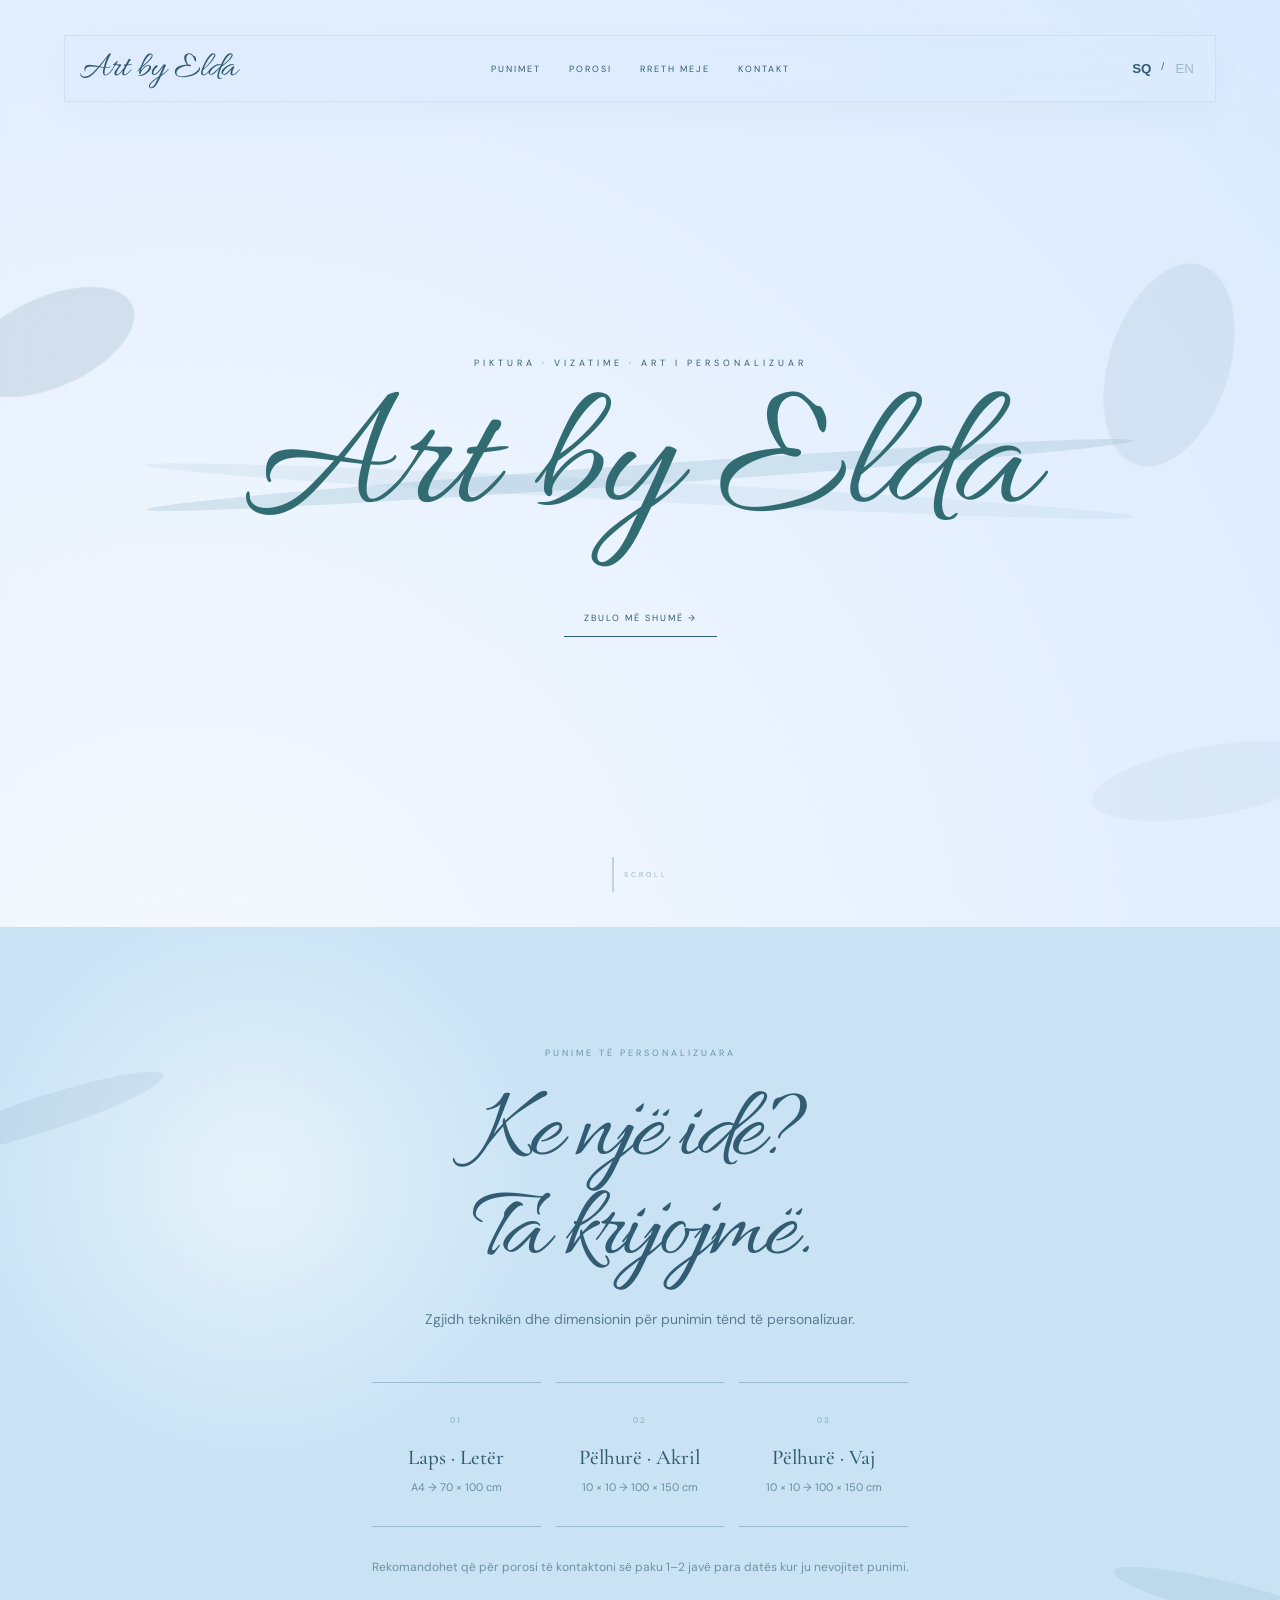
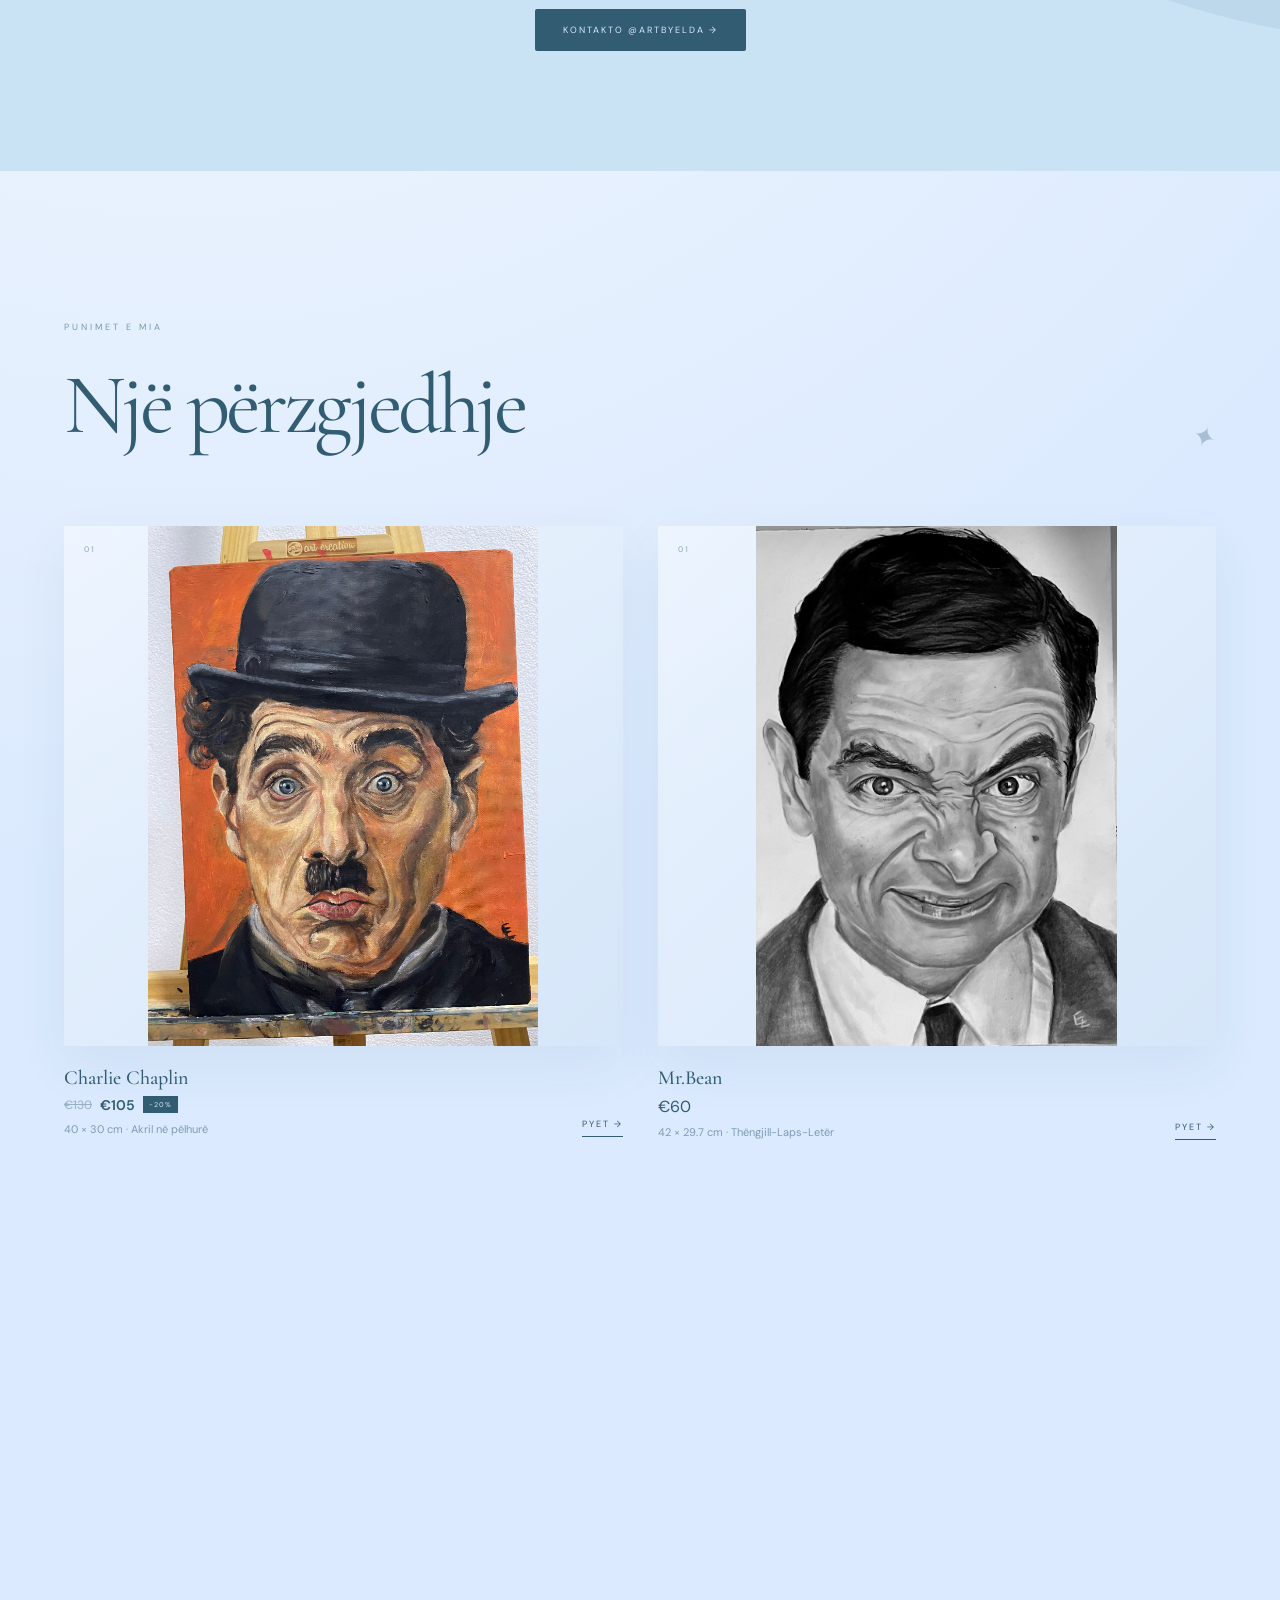
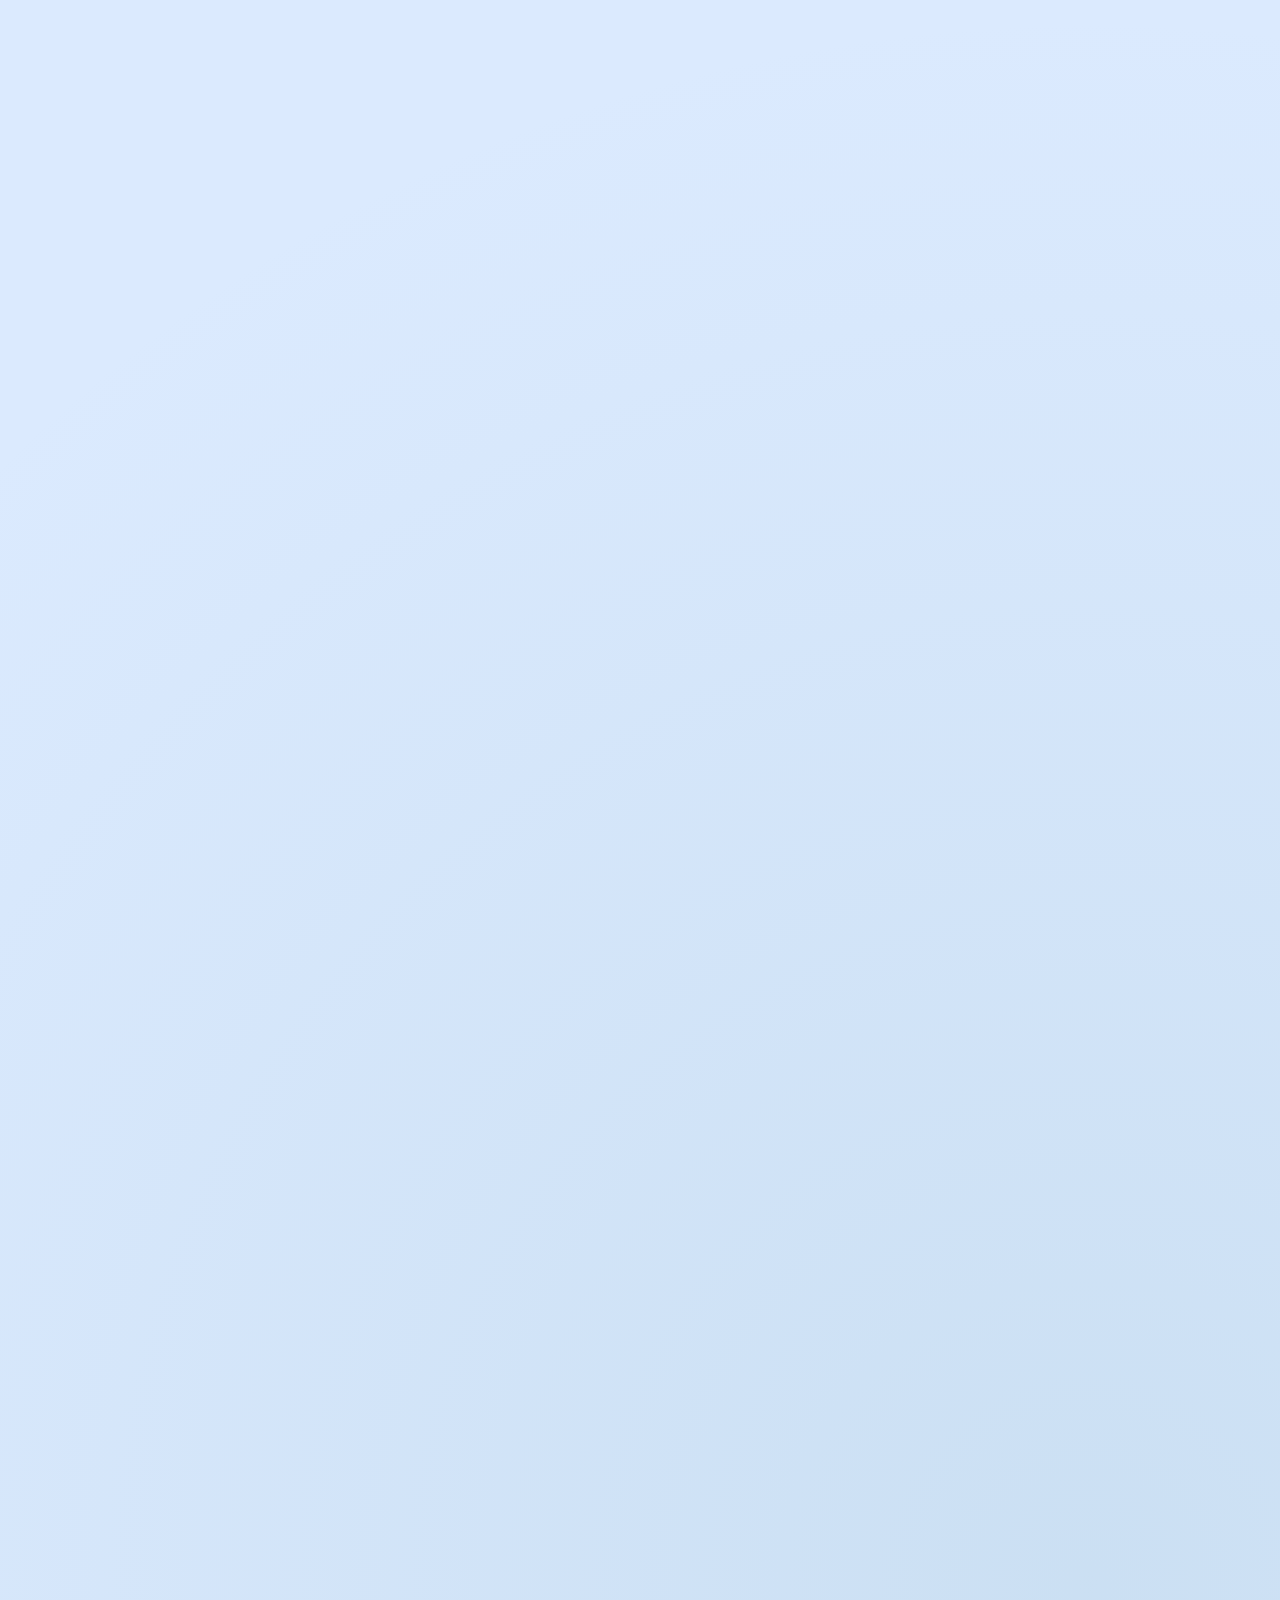
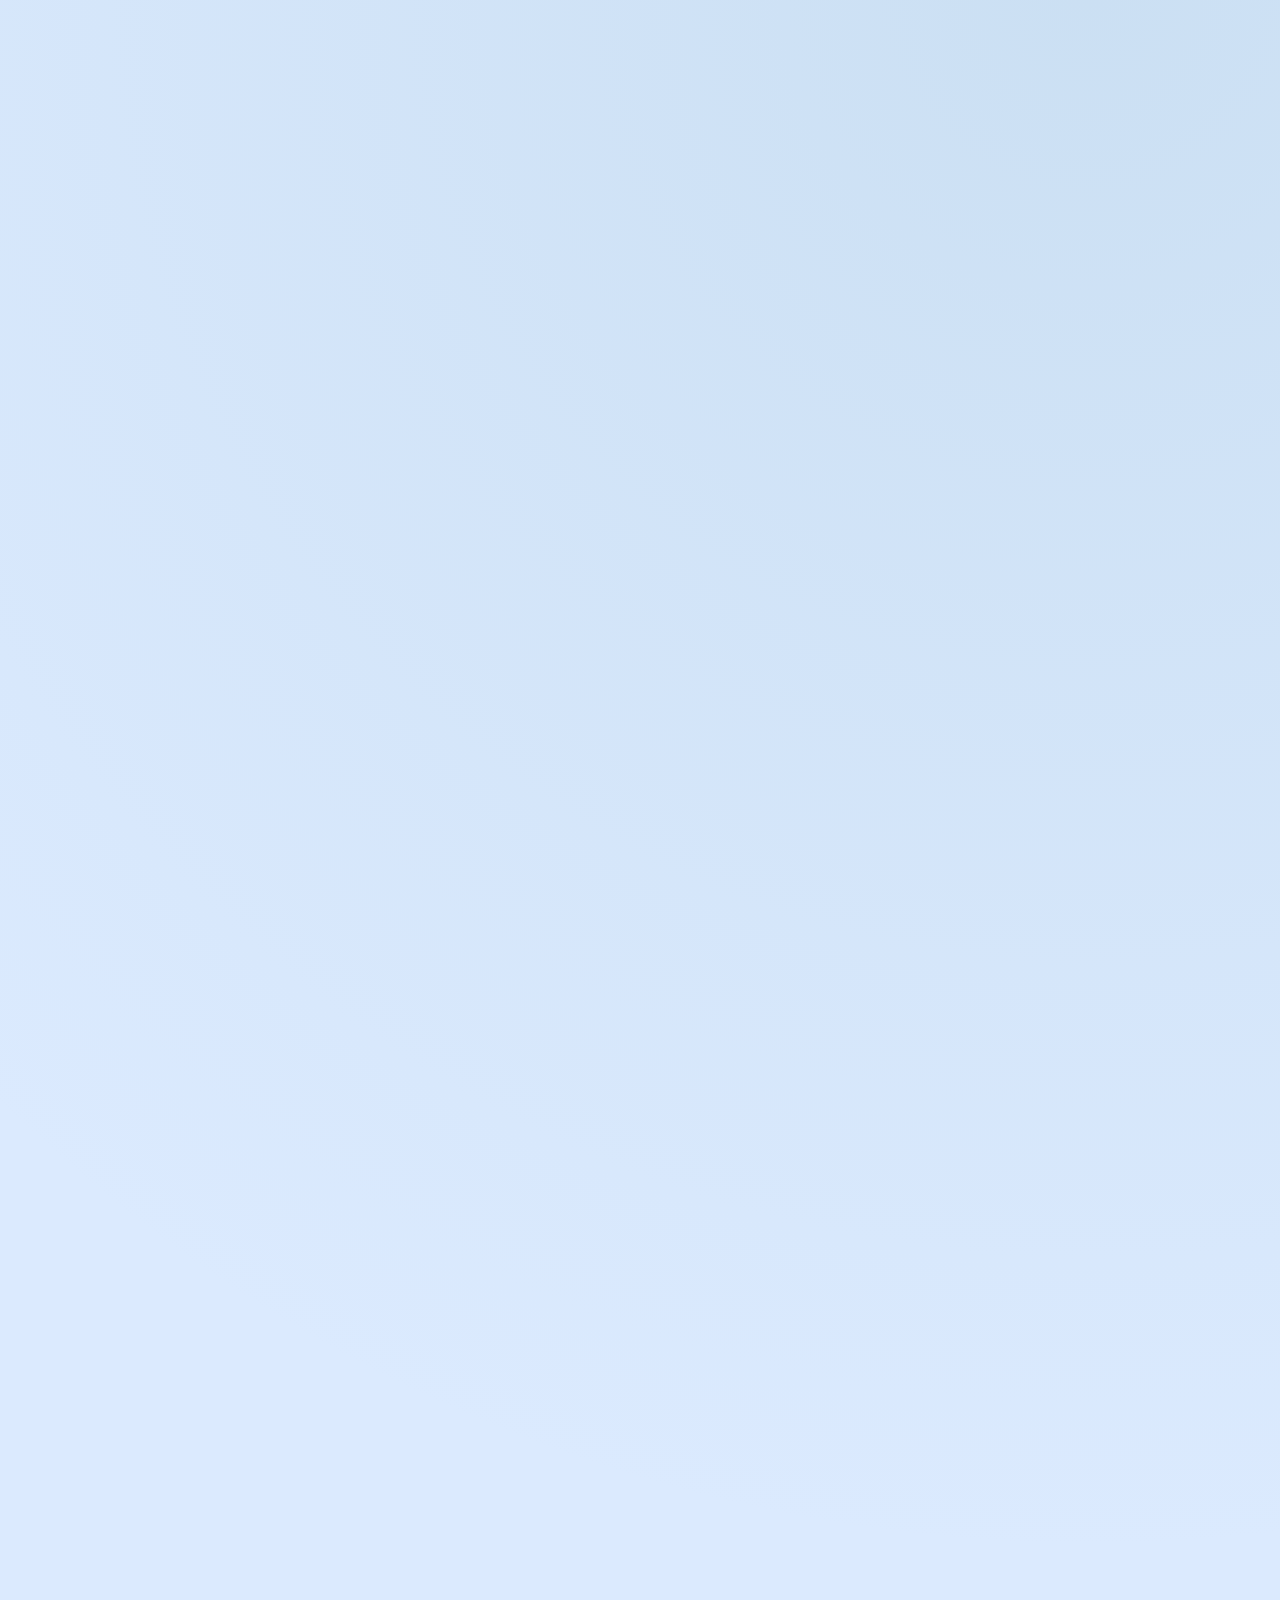
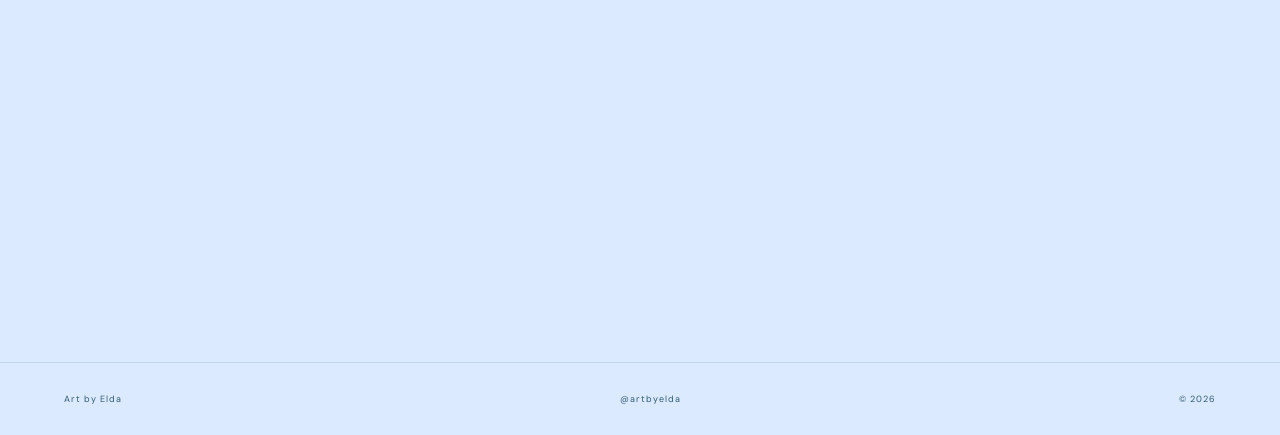
==== commit 1b03a7df: "Update index.html" ====
--- a/index.html
+++ b/index.html
@@ -292,7 +292,59 @@
             </div>
 
         </article>
-
+<!-- Mr Bean -->
+
+        <article class="art-card section-reveal">
+
+            <div class="image-wrap" onclick="openArt(this.parentElement)">
+
+                <span class="art-number">01</span>
+
+                <img src="IMG_0807.jpeg"
+                     alt="Mr.Bean">
+
+                <div class="view">
+                    <span data-sq="Shiko"
+                          data-en="View">
+                        Shiko
+                    </span>
+                </div>
+
+                <div class="image-brush"></div>
+
+            </div>
+
+
+            <div class="card-info">
+
+                <div>
+                    <h3>Mr.Bean</h3>
+
+                    <div class="price">
+                        <span class="price">€60</span>
+            
+                    </div>
+
+                    <p class="art-description"
+                       data-sq="42 × 29.7 cm · Thëngjill-Laps-Letër"
+                       data-en="42 × 29.7 cm · Charcoal-Pencil-Paper">
+                        42 x 29.7 cm · Thëngjill-Laps-Letër
+                    </p>
+                </div>
+
+                <a href="https://ig.me/m/artbyelda"
+                   target="_blank"
+                   rel="noopener noreferrer"
+                   class="inquire magnetic"
+                   onclick="setArtwork('Mr.Bean', '€60')"
+                   data-sq="Pyet →"
+                   data-en="Inquire →">
+                    Pyet →
+                </a>
+
+            </div>
+
+        </article>
 
 
         <!-- CRIMSON -->
--- a/style.css
+++ b/style.css
@@ -1,3 +1,5 @@
+@import url('https://fonts.googleapis.com/css2?family=Allura&family=Cormorant+Garamond:wght@400;500;600&family=DM+Sans:wght@400;500;600&display=swap');
+
 * {
     box-sizing: border-box;
 }
@@ -8,42 +10,134 @@
 
 body {
     margin: 0;
+    color: #315c72;
+    background:
+        radial-gradient(circle at 15% 15%, rgba(255,255,255,.75), transparent 25%),
+        radial-gradient(circle at 85% 70%, rgba(161,196,214,.28), transparent 32%),
+        #dbeafe;
+    font-family: "DM Sans", sans-serif;
+    overflow-x: hidden;
+}
+
+body::before {
+    content: "";
+    position: fixed;
+    inset: 0;
+    z-index: 9998;
+    pointer-events: none;
+    opacity: .16;
+    background-image:
+        repeating-radial-gradient(
+            circle at 0 0,
+            transparent 0,
+            transparent 2px,
+            rgba(49,92,114,.035) 3px,
+            transparent 4px
+        );
+}
+
+
+/* =========================
+   LOADER
+========================= */
+
+.art-loader {
+    position: fixed;
+    inset: 0;
+    z-index: 9999;
     background: #dbeafe;
-    color: #315c72;
-    font-family: "DM Sans", sans-serif;
-}
-
-
-
-/* TOP */
+    display: flex;
+    align-items: center;
+    justify-content: center;
+    overflow: hidden;
+    animation: loaderOut 1.4s 1.7s forwards;
+    pointer-events: none;
+}
+
+.loader-paint {
+    position: absolute;
+    width: 130vw;
+    height: 25vh;
+    background: #315c72;
+    transform: translateX(-120%) rotate(-3deg);
+    animation: brushReveal 1.15s cubic-bezier(.77,0,.18,1) forwards;
+}
+
+.loader-paint::after {
+    content: "";
+    position: absolute;
+    inset: 15% 0;
+    background: #315c72;
+    filter: blur(8px);
+}
+
+.loader-name {
+    position: relative;
+    z-index: 2;
+    color: #dbeafe;
+    font-family: "Allura", cursive;
+    font-size: clamp(70px, 13vw, 150px);
+    opacity: 0;
+    transform: translateY(20px);
+    animation: nameReveal .9s 1s forwards;
+}
+
+@keyframes brushReveal {
+    to {
+        transform: translateX(0) rotate(-3deg);
+    }
+}
+
+@keyframes nameReveal {
+    to {
+        opacity: 1;
+        transform: translateY(0);
+    }
+}
+
+@keyframes loaderOut {
+    to {
+        opacity: 0;
+        visibility: hidden;
+    }
+}
+
+
+/* =========================
+   NAV
+========================= */
 
 .hero {
     min-height: 100vh;
     padding: 20px 5vw;
+    position: relative;
+    overflow: hidden;
 }
 
 .topbar {
     position: sticky;
     top: 15px;
-    z-index: 20;
+    z-index: 50;
 
     display: grid;
     grid-template-columns: 1fr auto 1fr;
-
     align-items: center;
 
     padding: 10px 15px;
 
-    background: rgba(219, 234, 254, 0.78);
-    backdrop-filter: blur(15px);
+    background: rgba(219,234,254,.62);
+    border: 1px solid rgba(49,92,114,.08);
+
+    backdrop-filter: blur(18px);
+
+    box-shadow: 0 10px 35px rgba(49,92,114,.04);
 }
 
 .brand {
     color: #315c72;
     text-decoration: none;
-
-    font-family: "Allura", bold;
-    font-size: 34px;
+    font-family: "Allura", cursive;
+    font-size: 36px;
 }
 
 nav {
@@ -52,31 +146,45 @@
 }
 
 nav a {
+    position: relative;
     color: #315c72;
     text-decoration: none;
-
     text-transform: uppercase;
+    letter-spacing: 2px;
     font-size: 9px;
-    letter-spacing: 2px;
+}
+
+nav a::after {
+    content: "";
+    position: absolute;
+    left: 0;
+    bottom: -7px;
+    width: 100%;
+    height: 1px;
+    background: #315c72;
+    transform: scaleX(0);
+    transform-origin: right;
+    transition: transform .35s ease;
+}
+
+nav a:hover::after {
+    transform: scaleX(1);
+    transform-origin: left;
 }
 
 .language {
     justify-self: end;
-
     display: flex;
     gap: 4px;
-
     font-size: 9px;
 }
 
 .language button {
     border: 0;
     background: none;
-
     color: #315c72;
-
     cursor: pointer;
-    opacity: 0.35;
+    opacity: .35;
 }
 
 .language button.active {
@@ -85,117 +193,246 @@
 }
 
 
-/* HERO */
+/* =========================
+   HERO
+========================= */
 
 .hero-content {
-    height: calc(100vh - 70px);
-
+    min-height: calc(100vh - 80px);
     display: flex;
     flex-direction: column;
-
     align-items: center;
     justify-content: center;
-
     text-align: center;
-}
-
-.hero-content p {
-    margin: 0 0 25px;
-
+    position: relative;
+    z-index: 2;
+}
+
+.hero-subtitle {
+    margin: 0 0 30px;
     text-transform: uppercase;
     letter-spacing: 4px;
-
     font-size: 9px;
-    opacity: 0.6;
-}
-
-h1 {
+    opacity: 0;
+    animation: heroUp .8s 2s forwards;
+}
+
+.hero-title-wrap {
+    position: relative;
+}
+
+.hero-title-wrap h1 {
+    position: relative;
+    z-index: 2;
+
     margin: 0;
 
-    font-family: "Allura", cursive; 
-
+    font-family: "Allura", cursive;
+    font-size: clamp(90px, 16vw, 180px);
+    line-height: .78;
     font-weight: 400;
 
-    font-size: clamp(90px, 16vw, 180px);
-    line-height: 0.8;
-
     color: #316c72;
-}
-
-      .discover {
-    margin-top: 50px;
+
+    opacity: 0;
+    transform: translateY(30px);
+
+    animation: heroTitle 1s 2.15s forwards;
+}
+
+.paint-line {
+    position: absolute;
+    z-index: 1;
+
+    left: 50%;
+    width: 125%;
+    height: 20px;
+
+    background: #8eb8c8;
+
+    border-radius: 50%;
+
+    opacity: .28;
+}
+
+.paint-line-one {
+    top: 47%;
+    transform: translateX(-50%) rotate(-4deg);
+}
+
+.paint-line-two {
+    top: 58%;
+    transform: translateX(-50%) rotate(3deg);
+    opacity: .13;
+}
+
+.discover {
+    margin-top: 60px;
 
     color: #315c72;
     text-decoration: none;
 
     text-transform: uppercase;
     letter-spacing: 2px;
-
     font-size: 9px;
 
+    padding: 12px 20px;
+
     border-bottom: 1px solid #315c72;
-    padding-bottom: 7px;
-
-    transition: transform 0.3s ease;
+
+    transition:
+        transform .4s cubic-bezier(.2,.8,.2,1),
+        letter-spacing .4s ease;
+    
+    opacity: 0;
+    animation: heroUp .8s 2.45s forwards;
 }
 
 .discover:hover {
-    transform: translateX(8px);
-}
-
-    color: #315c72;
-    text-decoration: none;
-
+    letter-spacing: 3px;
+}
+
+.scroll-note {
+    position: absolute;
+    bottom: 35px;
+    left: 50%;
+    transform: translateX(-50%);
+
+    display: flex;
+    align-items: center;
+    gap: 10px;
+
+    font-size: 7px;
+    letter-spacing: 3px;
+    opacity: .45;
+}
+
+.scroll-note span {
+    width: 1px;
+    height: 35px;
+    background: #315c72;
+    animation: scrollLine 1.5s infinite;
+}
+
+@keyframes heroUp {
+    to {
+        opacity: 1;
+        transform: translateY(0);
+    }
+}
+
+@keyframes heroTitle {
+    to {
+        opacity: 1;
+        transform: translateY(0);
+    }
+}
+
+@keyframes scrollLine {
+    0%,100% { transform: scaleY(.4); transform-origin: top; }
+    50% { transform: scaleY(1); transform-origin: top; }
+}
+
+
+/* FLOATING ART SHAPES */
+
+.hero-art {
+    position: absolute;
+    pointer-events: none;
+    border-radius: 50%;
+    filter: blur(.3px);
+    opacity: .12;
+}
+
+.art-float-one {
+    width: 180px;
+    height: 90px;
+    background: #315c72;
+    left: -40px;
+    top: 32%;
+    transform: rotate(-24deg);
+}
+
+.art-float-two {
+    width: 120px;
+    height: 210px;
+    background: #6d9aaa;
+    right: 4%;
+    top: 28%;
+    transform: rotate(18deg);
+}
+
+.art-float-three {
+    width: 240px;
+    height: 70px;
+    background: #9ebfca;
+    right: -50px;
+    bottom: 12%;
+    transform: rotate(-10deg);
+}
+
+
+/* =========================
+   SECTION COMMON
+========================= */
+
+.small-title {
+    margin: 0 0 20px;
     text-transform: uppercase;
-    letter-spacing: 2px;
-
+    letter-spacing: 3px;
     font-size: 9px;
-
-    border-bottom: 1px solid #315c72;
-    padding-bottom: 7px;
-}
-
-
-/* CUSTOM */
+    opacity: .6;
+}
+
+.section-reveal {
+    opacity: 0;
+    transform: translateY(45px);
+    transition:
+        opacity .9s ease,
+        transform 1s cubic-bezier(.2,.7,.2,1);
+}
+
+.section-reveal.revealed {
+    opacity: 1;
+    transform: translateY(0);
+}
+
+
+/* =========================
+   CUSTOM
+========================= */
 
 .custom {
     min-height: 70vh;
+    position: relative;
+    overflow: hidden;
 
     display: flex;
     justify-content: center;
     align-items: center;
 
-    padding: 100px 25px;
-
-    background: #c9e3f5;
+    padding: 120px 25px;
+
+    background:
+        radial-gradient(circle at 20% 30%, rgba(255,255,255,.55), transparent 25%),
+        #c9e3f5;
 
     text-align: center;
 }
 
 .custom-inner {
-    max-width: 750px;
-}
-
-.small-title {
-    margin: 0 0 20px;
-
-    text-transform: uppercase;
-    letter-spacing: 3px;
-
-    font-size: 9px;
-
-    opacity: 0.6;
+    max-width: 850px;
+    position: relative;
+    z-index: 2;
 }
 
 .custom h2,
 .about h2 {
     margin: 0 0 30px;
-
+    font-family: "Cormorant Garamond", serif;
     font-size: clamp(60px, 8vw, 105px);
-
     font-weight: 400;
-    line-height: 0.85;
-
+    line-height: .82;
     letter-spacing: -4px;
 }
 
@@ -203,29 +440,100 @@
 .custom h2 em,
 .about h2 span,
 .about h2 em {
-    font-family: "Allura", sans-comic;
+    font-family: "Allura", cursive;
     font-style: normal;
+    font-weight: 400;
 }
 
 .custom-text {
     max-width: 500px;
-
     margin: auto;
-
     line-height: 1.8;
     font-size: 14px;
-
-    opacity: 0.75;
+    opacity: .75;
+}
+
+.custom-options {
+    width: 100%;
+    max-width: 900px;
+
+    display: grid;
+    grid-template-columns: repeat(3,1fr);
+    gap: 15px;
+
+    margin: 50px 0 30px;
+}
+
+.custom-option {
+    position: relative;
+    overflow: hidden;
+
+    padding: 32px 20px;
+
+    border-top: 1px solid rgba(49,92,114,.3);
+    border-bottom: 1px solid rgba(49,92,114,.3);
+
+    transition:
+        transform .5s cubic-bezier(.2,.7,.2,1),
+        background .5s ease;
+}
+
+.custom-option:hover {
+    transform: translateY(-8px) rotate(-.5deg);
+    background: rgba(255,255,255,.22);
+}
+
+.option-number {
+    display: block;
+    margin-bottom: 20px;
+    font-size: 8px;
+    letter-spacing: 2px;
+    opacity: .45;
+}
+
+.custom-option h3 {
+    margin: 0 0 10px;
+    font-family: "Cormorant Garamond", serif;
+    font-size: 21px;
+    font-weight: 500;
+}
+
+.custom-option p {
+    margin: 0;
+    font-size: 11px;
+    opacity: .65;
+}
+
+.option-brush {
+    position: absolute;
+    left: -20%;
+    bottom: 0;
+    width: 140%;
+    height: 3px;
+    background: #315c72;
+    transform: scaleX(0);
+    transform-origin: left;
+    transition: transform .6s ease;
+}
+
+.custom-option:hover .option-brush {
+    transform: scaleX(1);
+}
+
+.order-note {
+    max-width: 550px;
+    margin: 30px auto 0;
+    font-size: 12px;
+    line-height: 1.8;
+    opacity: .6;
 }
 
 .instagram-button {
-    display: inline-block;
+    display: inline-flex;
+    align-items: center;
 
     margin-top: 30px;
-
     padding: 15px 28px;
-
-    border-radius: 30px;
 
     background: #315c72;
     color: #dbeafe;
@@ -234,42 +542,76 @@
 
     text-transform: uppercase;
     letter-spacing: 2px;
-
     font-size: 9px;
 
-    transition: transform 0.3s;
+    border-radius: 2px;
+
+    transition:
+        transform .4s ease,
+        box-shadow .4s ease;
 }
 
 .instagram-button:hover {
-    transform: translateY(-3px);
-}
-
-
-/* WORKS */
+    box-shadow: 0 15px 35px rgba(49,92,114,.2);
+}
+
+
+/* decorative brush corners */
+
+.paint-corner {
+    position: absolute;
+    width: 250px;
+    height: 35px;
+    background: rgba(49,92,114,.08);
+    border-radius: 50%;
+}
+
+.paint-corner-left {
+    left: -80px;
+    top: 20%;
+    transform: rotate(-18deg);
+}
+
+.paint-corner-right {
+    right: -80px;
+    bottom: 18%;
+    transform: rotate(14deg);
+}
+
+
+/* =========================
+   WORKS
+========================= */
 
 .works {
-    padding: 130px 5vw;
+    padding: 150px 5vw;
 }
 
 .works-heading {
-    margin-bottom: 60px;
+    display: flex;
+    align-items: flex-end;
+    justify-content: space-between;
+    margin-bottom: 70px;
 }
 
 .works-heading h2 {
     margin: 0;
-
-    font-size: clamp(50px, 7vw, 85px);
-
+    font-family: "Cormorant Garamond", serif;
+    font-size: clamp(50px,7vw,85px);
     font-weight: 400;
     letter-spacing: -4px;
 }
 
+.works-mark {
+    font-size: 28px;
+    opacity: .3;
+    transform: rotate(20deg);
+}
+
 .gallery {
     display: grid;
-
-    grid-template-columns: repeat(2, minmax(0, 1fr));
-
-    gap: 70px 35px;
+    grid-template-columns: repeat(2,minmax(0,1fr));
+    gap: 90px 35px;
 }
 
 .art-card {
@@ -288,22 +630,50 @@
 
     overflow: hidden;
 
-    background: rgba(255, 255, 255, 0.22);
+    background:
+        linear-gradient(135deg, rgba(255,255,255,.4), rgba(190,215,226,.2));
 
     cursor: pointer;
+
+    box-shadow:
+        0 20px 50px rgba(49,92,114,.07);
+
+    transition:
+        box-shadow .7s ease,
+        transform .7s cubic-bezier(.2,.7,.2,1);
+}
+
+.image-wrap:hover {
+    transform: translateY(-7px);
+    box-shadow:
+        0 30px 70px rgba(49,92,114,.15);
 }
 
 .image-wrap img {
     width: 100%;
     height: 100%;
-
     object-fit: contain;
 
-    transition: transform 0.6s ease;
+    transition:
+        transform 1s cubic-bezier(.2,.7,.2,1),
+        filter .6s ease;
 }
 
 .image-wrap:hover img {
-    transform: scale(1.025);
+    transform: scale(1.035);
+    filter: saturate(1.04);
+}
+
+.art-number {
+    position: absolute;
+    z-index: 3;
+    top: 18px;
+    left: 20px;
+
+    font-size: 8px;
+    letter-spacing: 2px;
+
+    opacity: .5;
 }
 
 .view {
@@ -314,950 +684,159 @@
     align-items: center;
     justify-content: center;
 
-    background: rgba(49, 92, 114, 0.12);
+    background: rgba(49,92,114,.08);
 
     opacity: 0;
 
-    transition: opacity 0.3s;
+    transition: opacity .4s ease;
 }
 
 .view span {
-    padding: 12px 20px;
-
-    background: #dbeafe;
+    padding: 13px 21px;
+
+    background: rgba(219,234,254,.92);
 
     border-radius: 30px;
 
     text-transform: uppercase;
     letter-spacing: 2px;
-
     font-size: 9px;
+
+    transform: translateY(15px);
+    transition: transform .5s cubic-bezier(.2,.7,.2,1);
 }
 
 .image-wrap:hover .view {
     opacity: 1;
+}
+
+.image-wrap:hover .view span {
+    transform: translateY(0);
+}
+
+.image-brush {
+    position: absolute;
+    z-index: 2;
+    left: -20%;
+    bottom: 7%;
+    width: 140%;
+    height: 7px;
+
+    background: rgba(49,92,114,.18);
+
+    transform: rotate(-2deg) scaleX(0);
+    transform-origin: left;
+
+    transition: transform .8s cubic-bezier(.2,.7,.2,1);
+
+    pointer-events: none;
+}
+
+.image-wrap:hover .image-brush {
+    transform: rotate(-2deg) scaleX(1);
 }
 
 .card-info {
     display: flex;
     justify-content: space-between;
-    align-items: end;
-
-    padding-top: 17px;
+    align-items: flex-end;
+    padding-top: 20px;
 }
 
 .card-info h3 {
-    margin: 0 0 5px;
-
+    margin: 0 0 6px;
+    font-family: "Cormorant Garamond", serif;
+    font-size: 20px;
+    font-weight: 500;
+}
+
+.price {
+    display: flex;
+    align-items: center;
+    gap: 8px;
+}
+
+.old-price {
+    font-size: 12px;
+    text-decoration: line-through;
+    opacity: .4;
+}
+
+.sale-price {
     font-size: 14px;
-    font-weight: 500;
-}
-
-.card-info span {
-    font-size: 13px;
+    font-weight: 600;
+}
+
+.sale-badge {
+    padding: 4px 6px;
+    background: #315c72;
+    color: #dbeafe;
+    font-size: 7px;
+    letter-spacing: 1px;
+}
+
+.art-description {
+    margin: 7px 0 0;
+    font-size: 11px;
+    line-height: 1.5;
+    opacity: .55;
 }
 
 .inquire {
     color: #315c72;
-
     text-decoration: none;
 
     text-transform: uppercase;
     letter-spacing: 2px;
-
     font-size: 9px;
 
+    padding-bottom: 6px;
     border-bottom: 1px solid #315c72;
 
-    padding-bottom: 5px;
-}
-
-
-/* ABOUT */
-
-.about {
-    padding: 140px 10vw;
-
-    display: grid;
-    grid-template-columns: 1fr 2fr;
-
-    gap: 80px;
+    transition:
+        letter-spacing .4s ease,
+        transform .4s ease;
+}
+
+.inquire:hover {
+    letter-spacing: 3px;
+}
+
+
+/* =========================
+   GALLERY LINK
+========================= */
+
+.gallery-link {
+    position: relative;
+    overflow: hidden;
+
+    padding: 150px 25px;
+
+    text-align: center;
 
     background: #c9e3f5;
 }
 
-.about h2 {
-    margin-top: 0;
-}
-
-.about > div:last-child p {
-    max-width: 600px;
-
-    font-size: 15px;
-    line-height: 2;
-
-    opacity: 0.75;
-}
-
-
-/* CONTACT */
-
-.contact {
-    padding: 130px 25px;
-
-    text-align: center;
-
-    border-top: 1px solid rgba(49, 92, 114, 0.2);
-}
-
-.contact h2 {
-    margin: 25px 0;
-
-    font-family: "Allura",sans-comic;
-
-    font-size: clamp(60px, 8vw, 100px);
-
+.gallery-link h2 {
+    margin: 0 0 20px;
+
+    font-family: "Allura", cursive;
+    font-size: clamp(80px,10vw,130px);
     font-weight: 400;
 }
 
-.contact a {
-    color: #315c72;
-
-    text-decoration: none;
-
-    text-transform: uppercase;
-
-    letter-spacing: 2px;
-    font-size: 10px;
-}
-
-
-/* LIGHTBOX */
-
-.lightbox {
-    position: fixed;
-    inset: 0;
-
-    z-index: 100;
-
-    display: none;
-
-    align-items: center;
-    justify-content: center;
-
-    padding: 50px;
-
-    background: rgba(25, 48, 58, 0.96);
-}
-
-.lightbox.show {
-    display: flex;
-}
-
-.lightbox > img {
-    max-width: 90%;
-    max-height: 78vh;
-
-    object-fit: contain;
-}
-
-.close {
-    position: absolute;
-
-    top: 20px;
-    right: 30px;
-
-    border: 0;
-    background: none;
-
-    color: white;
-
-    font-size: 42px;
-    font-weight: 200;
-
-    cursor: pointer;
-}
-
-.lightbox-info {
-    position: absolute;
-
-    bottom: 25px;
-    left: 5vw;
-    right: 5vw;
-
-    display: flex;
-    justify-content: space-between;
-    align-items: end;
-
-    color: white;
-}
-
-.lightbox-info h3 {
-    margin: 0 0 5px;
-
-    font-size: 15px;
-    font-weight: 400;
-}
-
-.lightbox-info span {
+.gallery-link p:not(.small-title) {
+    opacity: .65;
     font-size: 13px;
-    opacity: 0.7;
-}
-
-.lightbox-info a {
-    color: white;
-
-    text-decoration: none;
-
-    text-transform: uppercase;
-    letter-spacing: 2px;
-
-    font-size: 9px;
-
-    border-bottom: 1px solid white;
-
-    padding-bottom: 7px;
-}
-
-
-/* FOOTER */
-
-footer {
-    padding: 25px 5vw;
-
-    display: flex;
-    justify-content: space-between;
-
-    border-top: 1px solid rgba(49, 92, 114, 0.2);
-
-    font-size: 9px;
-    letter-spacing: 1px;
-}
-
-footer a {
-    color: #315c72;
-    text-decoration: none;
-}
-
-
-/* MOBILE */
-
-@media (max-width: 700px) {
-
-    .hero {
-        padding: 15px 20px;
-    }
-
-    .topbar {
-        grid-template-columns: 1fr auto;
-    }
-
-    nav {
-        display: none;
-    }
-
-    .brand {
-        font-size: 30px;
-    }
-
-    .hero-content {
-        height: calc(100vh - 60px);
-    }
-
-    h1 {
-        font-size: 90px;
-    }
-
-    .custom {
-        min-height: 65vh;
-    }
-
-    .works {
-        padding: 100px 20px;
-    }
-
-    .gallery {
-        grid-template-columns: repeat(2, minmax(0, 1fr));
-
-        gap: 40px 12px;
-    }
-
-    .image-wrap {
-        height: 300px;
-    }
-
-    .card-info {
-        display: block;
-    }
-
-    .inquire {
-        display: inline-block;
-        margin-top: 12px;
-    }
-
-    .about {
-        display: block;
-
-        padding: 100px 25px;
-    }
-
-    .about-label {
-        margin-bottom: 50px;
-    }
-
-    .lightbox {
-        padding: 20px;
-    }
-
-    .lightbox > img {
-        max-width: 100%;
-        max-height: 72vh;
-    }
-
-    .lightbox-info {
-        left: 20px;
-        right: 20px;
-        bottom: 20px;
-    }
-
-    footer {
-        flex-direction: column;
-
-        align-items: center;
-
-        gap: 12px;
-    }
-}
-/* =========================
-   CUSTOM ART PAGE
-========================= */
-
-.custom-page {
-    min-height: 100vh;
-}
-
-.custom-header {
-    position: sticky;
-    top: 15px;
-    z-index: 30;
-
-    margin: 15px 5vw;
-
-    display: flex;
-    justify-content: space-between;
-    align-items: center;
-
-    padding: 10px 15px;
-
-    background: rgba(219, 234, 254, 0.8);
-    backdrop-filter: blur(15px);
-}
-
-.custom-hero {
-    min-height: 80vh;
-
-    display: flex;
-    flex-direction: column;
-    justify-content: center;
-    align-items: center;
-
-    text-align: center;
-
-    padding: 80px 25px;
-}
-
-.custom-hero h1 {
-    font-size: clamp(65px, 10vw, 130px);
-    line-height: 0.85;
-}
-
-.custom-hero h1 span,
-.custom-hero h1 em {
-    font-family: "Allura", cursive;
-    font-style: normal;
-    font-weight: 400;
-}
-
-.info-section {
-    padding: 120px 10vw;
-
-    border-top: 1px solid rgba(49, 92, 114, 0.18);
-}
-
-.section-title {
-    display: flex;
-    align-items: baseline;
-    gap: 25px;
-
-    margin-bottom: 65px;
-}
-
-.section-title span {
-    font-size: 9px;
-    letter-spacing: 2px;
-    opacity: 0.5;
-}
-
-.section-title h2 {
-    margin: 0;
-
-    font-family: "Allura", cursive;
-    font-size: clamp(55px, 7vw, 90px);
-    font-weight: 400;
-}
-
-.techniques {
-    display: grid;
-    grid-template-columns: repeat(3, 1fr);
-    gap: 25px;
-}
-
-.technique {
-    padding: 35px;
-
-    border: 1px solid rgba(49, 92, 114, 0.2);
-
-    transition: transform 0.3s ease,
-                background 0.3s ease;
-}
-
-.technique:hover {
-    transform: translateY(-5px);
-    background: rgba(255, 255, 255, 0.2);
-}
-
-.technique h3 {
-    margin: 0 0 15px;
-
-    font-size: 15px;
-    font-weight: 500;
-}
-
-.technique p {
-    margin: 0;
-
-    font-size: 13px;
-    opacity: 0.65;
-}
-
-.dimension-list {
-    max-width: 900px;
-}
-
-.dimension-list div {
-    display: flex;
-    justify-content: space-between;
-    align-items: center;
-
-    padding: 25px 0;
-
-    border-bottom: 1px solid rgba(49, 92, 114, 0.2);
-}
-
-.dimension-list span {
-    font-size: 13px;
-}
-
-.dimension-list strong {
-    font-size: 13px;
-    font-weight: 500;
-}
-
-.order-section {
-    min-height: 65vh;
-
-    display: flex;
-    flex-direction: column;
-
-    align-items: center;
-    justify-content: center;
-
-    text-align: center;
-
-    padding: 100px 25px;
-
-    background: #c9e3f5;
-}
-
-.order-section h2 {
-    margin: 0 0 25px;
-
-    font-family: "Allura", cursive;
-
-    font-size: clamp(60px, 8vw, 105px);
-
-    font-weight: 400;
-}
-
-.order-section > p:not(.small-title) {
-    max-width: 550px;
-
-    line-height: 1.8;
-
-    font-size: 14px;
-
-    opacity: 0.7;
-}
-
-.thank-you {
-    padding: 100px 25px;
-
-    text-align: center;
-}
-
-.thank-you h2 {
-    margin: 0 0 20px;
-
-    font-family: "Allura", cursive;
-
-    font-size: 70px;
-    font-weight: 400;
-}
-
-.thank-you a {
-    color: #315c72;
-
-    text-decoration: none;
-
-    font-size: 10px;
-
-    text-transform: uppercase;
-    letter-spacing: 2px;
-}
-
-
-/* MOBILE */
-
-@media (max-width: 700px) {
-
-    .custom-header {
-        margin: 10px 15px;
-    }
-
-    .custom-hero {
-        min-height: 75vh;
-    }
-
-    .custom-hero h1 {
-        font-size: 70px;
-    }
-
-    .info-section {
-        padding: 90px 25px;
-    }
-
-    .techniques {
-        grid-template-columns: 1fr;
-        gap: 15px;
-    }
-
-    .technique {
-        padding: 28px;
-    }
-
-    .section-title {
-        margin-bottom: 45px;
-    }
-
-    .dimension-list div {
-        align-items: flex-start;
-        flex-direction: column;
-        gap: 8px;
-    }
-
-    .order-section {
-        min-height: 60vh;
-    }
-
-    .thank-you h2 {
-        font-size: 60px;
-    }
-}
-.custom-options {
-    width: 100%;
-    max-width: 900px;
-    display: grid;
-    grid-template-columns: repeat(3, 1fr);
-    gap: 15px;
-    margin: 45px 0 30px;
-}
-
-.custom-option {
-    padding: 25px 15px;
-    border-top: 1px solid rgba(49, 92, 114, 0.3);
-    border-bottom: 1px solid rgba(49, 92, 114, 0.3);
-}
-
-.custom-option h3 {
-    margin: 0 0 10px;
-    font-size: 14px;
-    font-weight: 500;
-}
-
-.custom-option p {
-    margin: 0;
-    font-size: 12px;
-    opacity: 0.65;
-}
-
-.order-note {
-    max-width: 550px;
-    font-size: 12px;
-    line-height: 1.8;
-    opacity: 0.65;
-}
-
-@media (max-width: 700px) {
-    .custom-options {
-        grid-template-columns: 1fr;
-        gap: 0;
-    }
-}
-/* MY GALLERY PAGE */
-
-.gallery-grid {
-    column-count: 3;
-    column-gap: 25px;
-}
-
-.gallery-piece {
-    display: inline-block;
-    width: 100%;
-    margin-bottom: 25px;
-    break-inside: avoid;
-    color: inherit;
-    text-decoration: none;
-}
-
-.gallery-piece img {
-    width: 100%;
-    height: auto;
-    display: block;
-    object-fit: contain;
-}
-
-.gallery-piece-info {
-    padding: 10px 2px;
-}
-
-.gallery-piece-info h3 {
-    margin: 0 0 5px;
-    font-size: 14px;
-    font-weight: 500;
-}
-
-.gallery-piece-info span {
-    font-size: 11px;
-    opacity: 0.55;
-}
-
-@media (max-width: 700px) {
-
-    .gallery-grid {
-        column-count: 2;
-        column-gap: 12px;
-    }
-
-}
-/* ================================
-   ELDA'S ART GALLERY — AESTHETIC
-================================ */
-
-body {
-    background:
-        radial-gradient(circle at 10% 10%, rgba(255,255,255,.65), transparent 28%),
-        radial-gradient(circle at 90% 80%, rgba(173,205,220,.35), transparent 30%),
-        #eef4f2;
-
-    color: #304b52;
-}
-
-
-/* HEADER */
-
-.gallery-header {
-    padding: 28px 6%;
-    position: relative;
-    z-index: 10;
-}
-
-.gallery-header .brand {
-    font-size: 36px;
-    color: #304b52;
-}
-
-.back-home {
-    color: #304b52;
-    opacity: .65;
-    transition: .3s ease;
-}
-
-.back-home:hover {
-    opacity: 1;
-    transform: translateX(-4px);
-}
-
-
-/* INTRO */
-
-.my-gallery {
-    padding: 70px 7% 140px;
-}
-
-.gallery-intro {
-    max-width: 850px;
-    margin-bottom: 100px;
-}
-
-.gallery-intro .small-title {
-    color: #6f8b91;
-    letter-spacing: 4px;
-}
-
-.gallery-intro h1 {
-    margin: 5px 0 25px;
-
-    font-family: "Allura", cursive;
-    font-size: clamp(85px, 13vw, 170px);
-    line-height: .75;
-
-    color: #304b52;
-}
-
-.gallery-intro p:last-child {
-    max-width: 470px;
-
-    font-size: 14px;
-    line-height: 1.9;
-
-    color: #5d7378;
-}
-
-
-/* LITTLE DECORATIVE LINE */
-
-.gallery-intro::after {
-    content: "✦";
-
-    display: block;
-
-    margin-top: 45px;
-
-    font-size: 15px;
-    color: #91aeb2;
-}
-
-
-/* GALLERY */
-
-.gallery-grid {
-    column-count: 3;
-    column-gap: 32px;
-}
-
-
-/* ARTWORK */
-
-.gallery-piece {
-    display: inline-block;
-
-    width: 100%;
-
-    margin: 0 0 55px;
-
-    break-inside: avoid;
-
-    color: inherit;
-    text-decoration: none;
-
-    position: relative;
-}
-
-
-/* IMAGE */
-
-.gallery-piece img {
-    display: block;
-
-    width: 100%;
-    height: auto;
-
-    object-fit: contain;
-
-    background: #e5eeeb;
-
-    transition:
-        transform .6s cubic-bezier(.2,.7,.2,1),
-        box-shadow .6s ease;
-
-    box-shadow:
-        0 12px 35px rgba(48,75,82,.08);
-}
-
-
-/* HOVER */
-
-.gallery-piece:hover img {
-    transform: translateY(-7px) scale(1.012);
-
-    box-shadow:
-        0 25px 55px rgba(48,75,82,.15);
-}
-
-
-/* TEXT UNDER ART */
-
-.gallery-piece-info {
-    padding: 17px 3px 0;
-
-    display: block;
-}
-
-.gallery-piece-info h3 {
-    margin: 0 0 7px;
-
-    font-family: "DM Sans", sans-serif;
-
-    font-size: 13px;
-    font-weight: 500;
-
-    letter-spacing: .2px;
-
-    color: #304b52;
-}
-
-.gallery-piece-info span {
-    font-size: 10px;
-
-    letter-spacing: 1.5px;
-
-    text-transform: uppercase;
-
-    color: #789096;
-
-    opacity: .8;
-}
-
-
-/* NUMBER / ARTISTIC DETAIL */
-
-.gallery-piece::before {
-    content: "ARTWORK";
-
-    display: block;
-
-    position: absolute;
-
-    top: -24px;
-    left: 0;
-
-    font-size: 8px;
-    letter-spacing: 3px;
-
-    color: #91aeb2;
-
-    opacity: 0;
-
-    transition: opacity .3s ease;
-}
-
-.gallery-piece:hover::before {
-    opacity: 1;
-}
-
-
-/* FOOTER */
-
-footer {
-    background: #dce9e6;
-
-    color: #304b52;
-
-    border-top: 1px solid rgba(48,75,82,.12);
-
-    padding: 35px 6%;
-}
-
-footer a {
-    color: #304b52;
-}
-
-
-/* PHONE */
-
-@media (max-width: 700px) {
-
-    .gallery-header {
-        padding: 22px 20px;
-    }
-
-    .my-gallery {
-        padding: 55px 20px 90px;
-    }
-
-    .gallery-intro {
-        margin-bottom: 80px;
-    }
-
-    .gallery-intro h1 {
-        font-size: 78px;
-    }
-
-    .gallery-grid {
-        column-count: 2;
-        column-gap: 14px;
-    }
-
-    .gallery-piece {
-        margin-bottom: 32px;
-    }
-
-    .gallery-piece-info {
-        padding-top: 9px;
-    }
-
-    .gallery-piece-info h3 {
-        font-size: 11px;
-        line-height: 1.4;
-    }
-
-    .gallery-piece-info span {
-        font-size: 8px;
-        letter-spacing: 1px;
-    }
-
-    .gallery-piece::before {
-        display: none;
-    }
-}
-h2,
-h3,
-.brand,
-.works-heading h2 {
-    font-family: "Cormorant Garamond", serif;
-}
-
-.custom h2 span,
-.custom h2 em,
-.about h2 span,
-.about h2 em,
-.contact h2 {
-    font-family: "Allura", cursive;
-}
-
-
-h1 {
-    font-weight: 500;
-}
-
-h2 {
-    font-weight: 500;
-}
+}
+
 .gallery-button {
     display: inline-flex;
     align-items: center;
     gap: 18px;
 
+    margin-top: 25px;
     padding: 16px 24px;
 
     background: #315c72;
@@ -1265,832 +844,414 @@
 
     text-decoration: none;
 
-    font-family: "DM Sans", sans-serif;
     font-size: 10px;
     letter-spacing: 2.5px;
     text-transform: uppercase;
 
-    border-radius: 2px;
-
-    transition: all 0.35s ease;
+    transition:
+        transform .4s ease,
+        box-shadow .4s ease;
 }
 
 .gallery-button::after {
     content: "↗";
     font-size: 16px;
-    transition: transform 0.35s ease;
+    transition: transform .4s ease;
 }
 
 .gallery-button:hover {
-    transform: translateY(-4px);
-    padding-left: 28px;
-    padding-right: 28px;
+    box-shadow: 0 18px 45px rgba(49,92,114,.2);
 }
 
 .gallery-button:hover::after {
-    transform: translate(4px, -4px);
-}
+    transform: translate(4px,-4px);
+}
+
+.gallery-orbit {
+    position: absolute;
+    width: 300px;
+    height: 120px;
+
+    border: 1px solid rgba(49,92,114,.12);
+    border-radius: 50%;
+
+    left: 50%;
+    top: 50%;
+
+    transform: translate(-50%,-50%) rotate(-12deg);
+}
+
+
 /* =========================
-   SALE PRICES
+   ABOUT
 ========================= */
 
-.price {
+.about {
+    padding: 150px 10vw;
+
+    display: grid;
+    grid-template-columns: 1fr 2fr;
+    gap: 80px;
+
+    background:
+        radial-gradient(circle at 80% 30%, rgba(255,255,255,.5), transparent 25%),
+        #eef4f2;
+}
+
+.about-label {
     display: flex;
-    align-items: center;
-    gap: 8px;
-    margin-top: 5px;
-}
-
-.old-price {
-    font-size: 12px;
-    text-decoration: line-through;
-    opacity: 0.4;
-}
-
-.sale-price {
-    font-size: 14px;
-    font-weight: 600;
-}
-
-.sale-badge {
-    display: inline-block;
-    padding: 4px 6px;
-
-    background: #315c72;
-    color: #dbeafe;
-
-    font-size: 7px;
-    letter-spacing: 1px;
-    line-height: 1;
-
-    border-radius: 2px;
-}
-.art-description {
-    margin: 6px 0 0;
-    font-size: 11px;
-    line-height: 1.5;
-    opacity: 0.55;
-}
-
-.price {
-    display: flex;
-    align-items: center;
-    gap: 7px;
-    margin-top: 2px;
-}
-
-.old-price {
-    text-decoration: line-through;
-    opacity: 0.4;
-    font-size: 12px;
-}
-
-.sale-price {
-    font-size: 13px;
-    font-weight: 500;
-}
-
-.sale-badge {
+    justify-content: space-between;
+}
+
+.about-number {
     font-size: 8px;
-    letter-spacing: 1px;
-    opacity: 0.7;
-}
-/* =========================================================
-   ART BY ELDA — GALLERY EXPERIENCE
-========================================================= */
-
-
-/* ---------- PAGE LOADER ---------- */
-
-#gallery-loader {
+    letter-spacing: 2px;
+    opacity: .4;
+}
+
+.about > div:last-child p {
+    max-width: 600px;
+    font-size: 15px;
+    line-height: 2;
+    opacity: .7;
+}
+
+
+/* =========================
+   CONTACT
+========================= */
+
+.contact {
+    position: relative;
+    overflow: hidden;
+
+    padding: 150px 25px;
+
+    text-align: center;
+
+    border-top: 1px solid rgba(49,92,114,.15);
+}
+
+.contact h2 {
+    margin: 25px 0;
+
+    font-family: "Allura", cursive;
+    font-size: clamp(70px,10vw,130px);
+    font-weight: 400;
+}
+
+.contact-link {
+    color: #315c72;
+    text-decoration: none;
+
+    text-transform: uppercase;
+    letter-spacing: 2px;
+    font-size: 10px;
+
+    border-bottom: 1px solid #315c72;
+    padding-bottom: 7px;
+}
+
+.contact-paint {
+    position: absolute;
+    width: 500px;
+    height: 70px;
+
+    left: 50%;
+    top: 50%;
+
+    background: rgba(49,92,114,.055);
+
+    border-radius: 50%;
+    transform: translate(-50%,-50%) rotate(-7deg);
+
+    pointer-events: none;
+}
+
+
+/* =========================
+   LIGHTBOX
+========================= */
+
+.lightbox {
     position: fixed;
     inset: 0;
-    z-index: 9999;
+    z-index: 1000;
 
     display: flex;
     align-items: center;
     justify-content: center;
 
-    overflow: hidden;
-
-    background: #315c72;
-
-    animation: loaderDisappear 1s cubic-bezier(.77,0,.18,1) 2.1s forwards;
-
-    pointer-events: all;
-}
-
-.loader-paint {
-    position: absolute;
-    inset: -15%;
-
-    background:
-        linear-gradient(
-            7deg,
-            transparent 0%,
-            rgba(255,255,255,.04) 25%,
-            rgba(255,255,255,.12) 42%,
-            rgba(255,255,255,.03) 65%,
-            transparent 100%
-        );
-
-    transform: translateX(-110%) skewX(-8deg);
-
-    animation:
-        paintAcross 1.25s cubic-bezier(.77,0,.18,1) .2s forwards,
-        paintLeave 1.1s cubic-bezier(.77,0,.18,1) 1.45s forwards;
-}
-
-.loader-content {
-    position: relative;
-    z-index: 2;
-
-    text-align: center;
-
-    color: #eef4f2;
+    padding: 50px;
+
+    background: rgba(23,42,50,.96);
 
     opacity: 0;
-
-    transform: translateY(20px);
-
-    animation:
-        loaderTextIn 1s cubic-bezier(.22,1,.36,1) .65s forwards,
-        loaderTextOut .7s ease 1.55s forwards;
-}
-
-.loader-content span {
-    display: block;
-
-    margin-bottom: 22px;
-
-    font-family: "DM Sans", sans-serif;
-
-    font-size: 8px;
-    letter-spacing: 4px;
-    text-transform: uppercase;
-
-    opacity: .55;
-}
-
-.loader-content h2 {
-    margin: 0;
-
-    font-family: "Allura", cursive;
-
-    font-size: clamp(75px, 12vw, 150px);
-
-    font-weight: 400;
-
-    line-height: .8;
-}
-
-.loader-content p {
-    margin-top: 30px;
-
-    font-size: 8px;
-    letter-spacing: 4px;
-    text-transform: uppercase;
-
-    opacity: .5;
-}
-
-
-@keyframes paintAcross {
-
-    0% {
-        transform: translateX(-110%) skewX(-8deg);
-    }
-
-    100% {
-        transform: translateX(0) skewX(-8deg);
-    }
-}
-
-@keyframes paintLeave {
-
-    0% {
-        transform: translateX(0) skewX(-8deg);
-    }
-
-    100% {
-        transform: translateX(110%) skewX(-8deg);
-    }
-}
-
-@keyframes loaderTextIn {
-
-    to {
-        opacity: 1;
-        transform: translateY(0);
-    }
-}
-
-@keyframes loaderTextOut {
-
-    to {
-        opacity: 0;
-        transform: translateY(-20px);
-    }
-}
-
-@keyframes loaderDisappear {
-
-    to {
-        opacity: 0;
-        visibility: hidden;
-    }
-}
-
-
-/* ---------- HERO REVEAL ---------- */
-
-.hero-content > * {
-    opacity: 0;
-    transform: translateY(35px);
-}
-
-body.loaded .hero-content > * {
-    animation: heroReveal 1.2s cubic-bezier(.22,1,.36,1) forwards;
-}
-
-body.loaded .hero-content p {
-    animation-delay: .15s;
-}
-
-body.loaded .hero-content h1 {
-    animation-delay: .3s;
-}
-
-body.loaded .hero-content .discover {
-    animation-delay: .55s;
-}
-
-@keyframes heroReveal {
-
-    to {
-        opacity: 1;
-        transform: translateY(0);
-    }
-}
-
-
-/* ---------- HERO PAINT STROKE ---------- */
-
-.hero {
-    position: relative;
-    overflow: hidden;
-}
-
-.hero::after {
-    content: "";
-
-    position: absolute;
-
-    left: -10%;
-    bottom: 13%;
-
-    width: 120%;
-    height: 2px;
-
-    background: rgba(49,92,114,.22);
-
-    transform: scaleX(0) rotate(-1deg);
-    transform-origin: left;
-
-    transition: transform 1.4s cubic-bezier(.77,0,.18,1);
-}
-
-body.loaded .hero::after {
-    transform: scaleX(1) rotate(-1deg);
-    transition-delay: 1s;
-}
-
-
-/* ---------- NAVIGATION ---------- */
-
-.topbar {
+    visibility: hidden;
+
     transition:
-        background .5s ease,
-        box-shadow .5s ease,
-        transform .5s ease;
-}
-
-.topbar:hover {
-    background: rgba(238,244,242,.88);
-    box-shadow: 0 15px 40px rgba(48,75,82,.06);
-}
-
-nav a {
-    position: relative;
-}
-
-nav a::after {
-    content: "";
-
-    position: absolute;
-
-    left: 0;
-    bottom: -7px;
-
-    width: 100%;
-    height: 1px;
-
-    background: currentColor;
-
-    transform: scaleX(0);
-    transform-origin: right;
-
-    transition: transform .4s cubic-bezier(.77,0,.18,1);
-}
-
-nav a:hover::after {
-    transform: scaleX(1);
-    transform-origin: left;
-}
-
-
-/* ---------- SECTION REVEALS ---------- */
-
-.custom,
-.works,
-.about,
-.contact,
-.gallery-link {
-    position: relative;
-}
-
-.reveal {
-    opacity: 0;
-    transform: translateY(60px);
-    transition:
-        opacity 1s cubic-bezier(.22,1,.36,1),
-        transform 1s cubic-bezier(.22,1,.36,1);
-}
-
-.reveal.visible {
+        opacity .5s ease,
+        visibility .5s ease;
+}
+
+.lightbox.show {
     opacity: 1;
-    transform: translateY(0);
-}
-
-
-/* ---------- CUSTOM OPTIONS ---------- */
-
-.custom-option {
-    position: relative;
-    overflow: hidden;
-
-    transition:
-        transform .6s cubic-bezier(.22,1,.36,1),
-        background .5s ease;
-}
-
-.custom-option::before {
-    content: "";
-
-    position: absolute;
-
-    left: -100%;
-    top: 0;
-
-    width: 100%;
-    height: 1px;
-
-    background: #315c72;
-
-    transition: left .7s cubic-bezier(.77,0,.18,1);
-}
-
-.custom-option:hover::before {
-    left: 0;
-}
-
-.custom-option:hover {
-    transform: translateY(-8px);
-    background: rgba(255,255,255,.17);
-}
-
-
-/* ---------- ARTWORK CARDS ---------- */
-
-.art-card {
-    opacity: 0;
-    transform: translateY(80px);
-
-    transition:
-        opacity 1s cubic-bezier(.22,1,.36,1),
-        transform 1s cubic-bezier(.22,1,.36,1);
-}
-
-.art-card.visible {
-    opacity: 1;
-    transform: translateY(0);
-}
-
-.art-card:nth-child(2).visible {
-    transition-delay: .12s;
-}
-
-.art-card:nth-child(3).visible {
-    transition-delay: .24s;
-}
-
-.art-card:nth-child(4).visible {
-    transition-delay: .36s;
-}
-
-.art-card:nth-child(5).visible {
-    transition-delay: .48s;
-}
-
-.art-card:nth-child(6).visible {
-    transition-delay: .60s;
-}
-
-.art-card:nth-child(7).visible {
-    transition-delay: .72s;
-}
-
-
-/* ---------- IMAGE FRAME ---------- */
-
-.image-wrap {
-    overflow: hidden;
-
-    background:
-        linear-gradient(
-            135deg,
-            rgba(255,255,255,.35),
-            rgba(255,255,255,.08)
-        );
-
-    transition:
-        transform .7s cubic-bezier(.22,1,.36,1),
-        box-shadow .7s ease;
-}
-
-.image-wrap::before {
-    content: "";
-
-    position: absolute;
-    z-index: 2;
-
-    top: -20%;
-    left: -40%;
-
-    width: 25%;
-    height: 150%;
-
-    background: rgba(255,255,255,.17);
-
-    transform: rotate(18deg);
-
-    transition:
-        left .9s cubic-bezier(.77,0,.18,1);
-}
-
-.image-wrap:hover::before {
-    left: 130%;
-}
-
-.image-wrap:hover {
-    transform: translateY(-7px);
-
-    box-shadow:
-        0 25px 60px rgba(48,75,82,.13);
-}
-
-.image-wrap img {
-    transition:
-        transform 1.2s cubic-bezier(.22,1,.36,1),
-        filter 1s ease;
-}
-
-.image-wrap:hover img {
-    transform: scale(1.045);
-    filter: saturate(1.04);
-}
-
-
-/* ---------- VIEW BUTTON ---------- */
-
-.view {
-    background: rgba(48,75,82,.08);
-
-    backdrop-filter: blur(3px);
-
-    transition:
-        opacity .5s ease;
-}
-
-.view span {
-    transform: translateY(20px) scale(.9);
-
-    opacity: 0;
-
-    transition:
-        transform .6s cubic-bezier(.22,1,.36,1),
-        opacity .5s ease;
-}
-
-.image-wrap:hover .view span {
-    transform: translateY(0) scale(1);
-    opacity: 1;
-}
-
-
-/* ---------- DESCRIPTION ---------- */
-
-.art-description {
-    transition:
-        opacity .4s ease,
-        transform .4s ease;
-}
-
-.art-card:hover .art-description {
-    opacity: .8;
-    transform: translateX(3px);
-}
-
-
-/* ---------- INQUIRE ---------- */
-
-.inquire {
-    position: relative;
-
-    transition:
-        letter-spacing .4s ease;
-}
-
-.inquire:hover {
-    letter-spacing: 3px;
-}
-
-
-/* ---------- GALLERY LINK ---------- */
-
-.gallery-link {
-    padding: 150px 25px;
-
-    text-align: center;
-
-    background:
-        radial-gradient(
-            circle at center,
-            rgba(255,255,255,.4),
-            transparent 60%
-        );
-}
-
-.gallery-link h2 {
-    margin: 0 0 20px;
-
-    font-family: "Allura", cursive;
-
-    font-size: clamp(70px, 9vw, 120px);
-
-    font-weight: 400;
-
-    line-height: .85;
-}
-
-.gallery-link > p:not(.small-title) {
-    margin: 0 auto 35px;
-
-    max-width: 450px;
-
-    font-size: 13px;
-    line-height: 1.8;
-
-    opacity: .65;
-}
-
-
-/* ---------- BRUSH DIVIDERS ---------- */
-
-.brush-divider {
-    position: relative;
-
-    width: 180px;
-    height: 18px;
-
-    margin: 40px auto;
-
-    opacity: .18;
-
-    overflow: hidden;
-}
-
-.brush-divider::before {
-    content: "";
-
-    position: absolute;
-
-    inset: 5px 0;
-
-    background: #315c72;
-
-    clip-path: polygon(
-        0 35%,
-        8% 20%,
-        17% 38%,
-        28% 15%,
-        42% 40%,
-        56% 25%,
-        70% 43%,
-        84% 18%,
-        100% 35%,
-        100% 70%,
-        80% 62%,
-        65% 78%,
-        48% 58%,
-        30% 75%,
-        14% 55%,
-        0 68%
-    );
-
-    transform: translateX(-110%);
-
-    transition:
-        transform 1.2s cubic-bezier(.77,0,.18,1);
-}
-
-.brush-divider.visible::before {
-    transform: translateX(0);
-}
-
-
-/* ---------- ABOUT ---------- */
-
-.about h2 span,
-.about h2 em {
-    display: inline-block;
-
-    opacity: 0;
-    transform: translateY(35px);
-
-    transition:
-        opacity .8s ease,
-        transform .9s cubic-bezier(.22,1,.36,1);
-}
-
-.about.visible h2 span {
-    opacity: 1;
-    transform: translateY(0);
-}
-
-.about.visible h2 em {
-    opacity: 1;
-    transform: translateY(0);
-
-    transition-delay: .18s;
-}
-
-.about > div:last-child p {
-    opacity: 0;
-    transform: translateY(25px);
-
-    transition:
-        opacity 1s ease .35s,
-        transform 1s cubic-bezier(.22,1,.36,1) .35s;
-}
-
-.about.visible > div:last-child p {
-    opacity: .75;
-    transform: translateY(0);
-}
-
-
-/* ---------- CONTACT ---------- */
-
-.contact h2 {
-    position: relative;
-
-    display: inline-block;
-}
-
-.contact h2::after {
-    content: "";
-
-    position: absolute;
-
-    left: 0;
-    bottom: -12px;
-
-    width: 100%;
-    height: 1px;
-
-    background: currentColor;
-
-    transform: scaleX(0);
-    transform-origin: left;
-
-    transition:
-        transform 1s cubic-bezier(.77,0,.18,1);
-}
-
-.contact.visible h2::after {
-    transform: scaleX(1);
-}
-
-
-/* ---------- ARTISTIC CURSOR ---------- */
-
-.art-cursor {
-    position: fixed;
-
-    z-index: 10000;
-
-    width: 55px;
-    height: 55px;
-
-    border: 1px solid rgba(49,92,114,.45);
-
-    border-radius: 50%;
-
-    pointer-events: none;
+    visibility: visible;
+}
+
+.lightbox-content {
+    width: min(1100px,100%);
+}
+
+.lightbox-image-wrap {
+    height: 72vh;
 
     display: flex;
     align-items: center;
     justify-content: center;
-
+}
+
+.lightbox-image-wrap img {
+    max-width: 90%;
+    max-height: 100%;
+    object-fit: contain;
+
+    transform: scale(.94);
     opacity: 0;
 
-    transform:
-        translate(-50%,-50%)
-        scale(.5);
-
     transition:
-        opacity .3s ease,
-        transform .4s cubic-bezier(.22,1,.36,1);
-
-    mix-blend-mode: multiply;
-}
-
-.art-cursor span {
+        transform .7s cubic-bezier(.2,.7,.2,1),
+        opacity .5s ease;
+}
+
+.lightbox.show .lightbox-image-wrap img {
+    transform: scale(1);
+    opacity: 1;
+}
+
+.close {
+    position: absolute;
+    top: 20px;
+    right: 30px;
+
+    border: 0;
+    background: none;
+
+    color: white;
+    font-size: 42px;
+    font-weight: 200;
+
+    cursor: pointer;
+
+    transition: transform .3s ease;
+}
+
+.close:hover {
+    transform: rotate(90deg);
+}
+
+.lightbox-info {
+    display: flex;
+    justify-content: space-between;
+    align-items: flex-end;
+
+    color: white;
+
+    padding-top: 20px;
+}
+
+.lightbox-label {
+    display: block;
+    margin-bottom: 7px;
+
     font-size: 7px;
-    letter-spacing: 1.5px;
-}
-
-.art-cursor.active {
-    opacity: 1;
-
-    transform:
-        translate(-50%,-50%)
-        scale(1);
-}
-
-.art-cursor.viewing {
-    width: 80px;
-    height: 80px;
-
-    background: rgba(238,244,242,.85);
-}
-
-
-/* ---------- LIGHTBOX UPGRADE ---------- */
-
-.lightbox {
-    opacity: 0;
-
-    transition:
-        opacity .6s cubic-bezier(.22,1,.36,1);
-}
-
-.lightbox.show {
-    opacity: 1;
-}
-
-.lightbox > img {
-    transform: scale(.92) translateY(20px);
-
-    opacity: 0;
-
-    transition:
-        transform .8s cubic-bezier(.22,1,.36,1),
-        opacity .6s ease;
-}
-
-.lightbox.show > img {
-    transform: scale(1) translateY(0);
-    opacity: 1;
-}
-
-.lightbox-info {
-    opacity: 0;
-    transform: translateY(20px);
-
-    transition:
-        opacity .7s ease .25s,
-        transform .7s cubic-bezier(.22,1,.36,1) .25s;
-}
-
-.lightbox.show .lightbox-info {
-    opacity: 1;
-    transform: translateY(0);
-}
-
-
-/* ---------- REDUCED MOTION ---------- */
+    letter-spacing: 3px;
+    opacity: .4;
+}
+
+.lightbox-info h3 {
+    margin: 0 0 5px;
+
+    font-family: "Cormorant Garamond", serif;
+    font-size: 22px;
+    font-weight: 400;
+}
+
+.lightbox-info > div > span:last-child {
+    font-size: 13px;
+    opacity: .65;
+}
+
+.lightbox-button {
+    color: white;
+    text-decoration: none;
+
+    text-transform: uppercase;
+    letter-spacing: 2px;
+    font-size: 9px;
+
+    border-bottom: 1px solid white;
+    padding-bottom: 7px;
+}
+
+
+/* =========================
+   FOOTER
+========================= */
+
+footer {
+    padding: 30px 5vw;
+
+    display: flex;
+    justify-content: space-between;
+
+    border-top: 1px solid rgba(49,92,114,.15);
+
+    font-size: 9px;
+    letter-spacing: 1px;
+}
+
+footer a {
+    color: #315c72;
+    text-decoration: none;
+}
+
+
+/* =========================
+   MOBILE
+========================= */
+
+@media (max-width:700px) {
+
+    .hero {
+        padding: 15px 20px;
+    }
+
+    .topbar {
+        grid-template-columns: 1fr auto;
+    }
+
+    nav {
+        display: none;
+    }
+
+    .brand {
+        font-size: 31px;
+    }
+
+    .hero-content {
+        min-height: calc(100vh - 60px);
+    }
+
+    .hero-title-wrap h1 {
+        font-size: 88px;
+    }
+
+    .paint-line {
+        width: 130%;
+    }
+
+    .scroll-note {
+        bottom: 25px;
+    }
+
+    .custom {
+        padding: 100px 20px;
+    }
+
+    .custom h2 {
+        font-size: 67px;
+    }
+
+    .custom-options {
+        grid-template-columns: 1fr;
+        gap: 0;
+    }
+
+    .custom-option {
+        padding: 25px 15px;
+    }
+
+    .works {
+        padding: 100px 20px;
+    }
+
+    .works-heading {
+        margin-bottom: 50px;
+    }
+
+    .gallery {
+        grid-template-columns: repeat(2,minmax(0,1fr));
+        gap: 50px 12px;
+    }
+
+    .image-wrap {
+        height: 300px;
+    }
+
+    .card-info {
+        display: block;
+    }
+
+    .card-info h3 {
+        font-size: 16px;
+    }
+
+    .inquire {
+        display: inline-block;
+        margin-top: 13px;
+    }
+
+    .art-description {
+        font-size: 9px;
+    }
+
+    .about {
+        display: block;
+        padding: 100px 25px;
+    }
+
+    .about-label {
+        margin-bottom: 50px;
+    }
+
+    .about h2 {
+        font-size: 68px;
+    }
+
+    .contact h2 {
+        font-size: 75px;
+    }
+
+    .lightbox {
+        padding: 20px;
+    }
+
+    .lightbox-image-wrap {
+        height: 70vh;
+    }
+
+    .lightbox-image-wrap img {
+        max-width: 100%;
+    }
+
+    .lightbox-info {
+        gap: 20px;
+    }
+
+    .lightbox-button {
+        white-space: nowrap;
+    }
+
+    footer {
+        flex-direction: column;
+        align-items: center;
+        gap: 12px;
+    }
+}
+
+
+/* REDUCE MOTION */
 
 @media (prefers-reduced-motion: reduce) {
 
@@ -2101,46 +1262,564 @@
         animation-iteration-count: 1 !important;
         transition-duration: .01ms !important;
     }
-
-}
-
-
-/* ---------- MOBILE ---------- */
+}
+/* =====================================================
+   ART BY ELDA — GALLERY
+===================================================== */
+
+.gallery-header {
+    position: sticky;
+    top: 18px;
+    z-index: 50;
+    margin: 0 5vw;
+    padding: 14px 18px;
+
+    display: flex;
+    align-items: center;
+    justify-content: space-between;
+
+    background: rgba(238,244,242,.72);
+    backdrop-filter: blur(18px);
+
+    border: 1px solid rgba(48,75,82,.08);
+    box-shadow: 0 10px 40px rgba(48,75,82,.06);
+}
+
+
+/* GALLERY PAGE */
+
+.my-gallery {
+    padding: 110px 5vw 140px;
+    max-width: 1500px;
+    margin: 0 auto;
+}
+
+
+/* INTRO */
+
+.gallery-intro {
+    position: relative;
+    max-width: 800px;
+    margin: 0 auto 100px;
+    text-align: center;
+
+    animation: galleryIntro 1s ease both;
+}
+
+.gallery-intro h1 {
+    margin: 0 0 25px;
+
+    font-family: "Cormorant Garamond", serif;
+    font-size: clamp(65px, 9vw, 115px);
+    font-weight: 400;
+    line-height: .85;
+    letter-spacing: -4px;
+}
+
+.gallery-intro > p:last-child {
+    max-width: 500px;
+    margin: auto;
+
+    font-size: 13px;
+    line-height: 1.8;
+    opacity: .6;
+}
+
+
+/* LITTLE ART MARK */
+
+.gallery-intro::after {
+    content: "✦";
+
+    position: absolute;
+    right: 3%;
+    top: 10%;
+
+    font-size: 22px;
+    color: #789096;
+
+    animation: floatingStar 4s ease-in-out infinite;
+}
+
+
+/* =====================================================
+   ⭐ THE ACTUAL GALLERY GRID
+===================================================== */
+
+.gallery-grid {
+    display: grid;
+
+    grid-template-columns: repeat(2, minmax(0, 1fr));
+
+    column-gap: 45px;
+    row-gap: 100px;
+
+    width: 100%;
+
+    counter-reset: gallery;
+}
+
+
+/* EACH ARTWORK */
+
+.gallery-piece {
+    position: relative;
+
+    display: block;
+
+    min-width: 0;
+
+    color: inherit;
+    text-decoration: none;
+
+    opacity: 0;
+
+    animation: artworkReveal .9s cubic-bezier(.2,.8,.2,1) forwards;
+    animation-delay: calc(var(--i) * .12s);
+}
+
+.gallery-piece:nth-child(1) { --i: 1; }
+.gallery-piece:nth-child(2) { --i: 2; }
+.gallery-piece:nth-child(3) { --i: 3; }
+.gallery-piece:nth-child(4) { --i: 4; }
+.gallery-piece:nth-child(5) { --i: 5; }
+
+
+/* IMAGE FRAME */
+
+.gallery-piece img {
+    display: block;
+
+    width: 100%;
+    height: 560px;
+
+    object-fit: contain;
+
+    background:
+        linear-gradient(
+            135deg,
+            rgba(255,255,255,.45),
+            rgba(190,215,226,.18)
+        );
+
+    box-shadow:
+        0 18px 50px rgba(48,75,82,.09);
+
+    transition:
+        transform .8s cubic-bezier(.2,.8,.2,1),
+        box-shadow .8s ease,
+        filter .5s ease;
+}
+
+
+/* HOVER */
+
+.gallery-piece:hover img {
+    transform:
+        translateY(-10px)
+        scale(1.015)
+        rotate(-.3deg);
+
+    box-shadow:
+        0 35px 80px rgba(48,75,82,.18);
+
+    filter: saturate(1.05);
+}
+
+
+/* NUMBER */
+
+.gallery-piece::before {
+    content: "0" counter(gallery);
+    counter-increment: gallery;
+
+    position: absolute;
+    left: 5px;
+    top: -27px;
+
+    font-size: 8px;
+    letter-spacing: 3px;
+
+    color: #789096;
+
+    opacity: 0;
+
+    transition:
+        opacity .3s ease,
+        transform .3s ease;
+}
+
+.gallery-piece:hover::before {
+    opacity: 1;
+    transform: translateY(-3px);
+}
+
+
+/* INFO */
+
+.gallery-piece-info {
+    padding: 20px 3px 0;
+
+    transition:
+        transform .4s ease;
+}
+
+.gallery-piece:hover .gallery-piece-info {
+    transform: translateY(-4px);
+}
+
+.gallery-piece-info h3 {
+    margin: 0 0 7px;
+
+    color: #315c72;
+
+    font-family: "Cormorant Garamond", serif;
+    font-size: 23px;
+    font-weight: 500;
+
+    line-height: 1.1;
+
+    transition: letter-spacing .4s ease;
+}
+
+.gallery-piece:hover .gallery-piece-info h3 {
+    letter-spacing: .4px;
+}
+
+.gallery-piece-info span {
+    display: block;
+
+    font-size: 10px;
+    letter-spacing: .5px;
+
+    opacity: .55;
+
+    transition: opacity .3s ease;
+}
+
+.gallery-piece:hover .gallery-piece-info span {
+    opacity: .9;
+}
+
+
+/* LITTLE BRUSH MARK */
+
+.gallery-piece:nth-child(odd)::after {
+    content: "";
+
+    position: absolute;
+
+    width: 55px;
+    height: 8px;
+
+    right: -15px;
+    top: 25px;
+
+    background: rgba(49,92,114,.09);
+
+    border-radius: 80% 20% 70% 30%;
+
+    transform: rotate(-8deg);
+
+    opacity: 0;
+
+    transition: opacity .4s ease;
+}
+
+.gallery-piece:nth-child(even)::after {
+    content: "";
+
+    position: absolute;
+
+    width: 45px;
+    height: 7px;
+
+    left: -15px;
+    top: 40px;
+
+    background: rgba(49,92,114,.07);
+
+    border-radius: 30% 70% 20% 80%;
+
+    transform: rotate(10deg);
+
+    opacity: 0;
+
+    transition: opacity .4s ease;
+}
+
+.gallery-piece:hover::after {
+    opacity: 1;
+}
+
+
+/* BACK BUTTON */
+
+.back-home {
+    color: #315c72;
+    text-decoration: none;
+
+    font-size: 9px;
+    letter-spacing: 1.5px;
+    text-transform: uppercase;
+
+    transition:
+        transform .35s ease,
+        opacity .35s ease;
+}
+
+.back-home:hover {
+    transform: translateX(-6px);
+    opacity: .7;
+}
+
+
+/* BRAND */
+
+.gallery-header .brand {
+    transition:
+        transform .4s ease,
+        letter-spacing .4s ease;
+}
+
+.gallery-header .brand:hover {
+    transform: rotate(-2deg);
+    letter-spacing: .5px;
+}
+
+
+/* =====================================================
+   ANIMATIONS
+===================================================== */
+
+@keyframes galleryIntro {
+
+    from {
+        opacity: 0;
+        transform: translateY(35px);
+    }
+
+    to {
+        opacity: 1;
+        transform: translateY(0);
+    }
+
+}
+
+@keyframes artworkReveal {
+
+    from {
+        opacity: 0;
+        transform: translateY(60px) scale(.97);
+    }
+
+    to {
+        opacity: 1;
+        transform: translateY(0) scale(1);
+    }
+
+}
+
+@keyframes floatingStar {
+
+    0%,100% {
+        transform: translateY(0) rotate(0);
+    }
+
+    50% {
+        transform: translateY(-8px) rotate(12deg);
+    }
+
+}
+
+
+/* =====================================================
+   MOBILE
+===================================================== */
 
 @media (max-width: 700px) {
 
-    #gallery-loader {
-        animation-delay: 1.7s;
-    }
-
-    .loader-content h2 {
-        font-size: 75px;
-    }
-
-    .loader-content p {
-        font-size: 7px;
-        letter-spacing: 2px;
-    }
-
-    .art-cursor {
+    .gallery-header {
+        top: 10px;
+        margin: 0 15px;
+        padding: 11px 13px;
+    }
+
+    .my-gallery {
+        padding: 80px 18px 100px;
+    }
+
+    .gallery-intro {
+        margin-bottom: 70px;
+    }
+
+    .gallery-intro h1 {
+        font-size: 65px;
+        letter-spacing: -2px;
+    }
+
+    /* 2 COLUMNS ON PHONE */
+    .gallery-grid {
+        grid-template-columns: repeat(2, minmax(0, 1fr));
+        column-gap: 12px;
+        row-gap: 55px;
+    }
+
+    .gallery-piece img {
+        width: 100%;
+        height: 300px;
+    }
+
+    .gallery-piece-info {
+        padding-top: 12px;
+    }
+
+    .gallery-piece-info h3 {
+        font-size: 16px;
+        line-height: 1.05;
+    }
+
+    .gallery-piece-info span {
+        font-size: 8px;
+        line-height: 1.4;
+    }
+
+    .gallery-piece::before {
         display: none;
     }
 
-    .hero::after {
-        bottom: 17%;
-    }
-
-    .image-wrap:hover {
-        transform: none;
-        box-shadow: none;
-    }
-
-    .image-wrap:hover img {
-        transform: none;
-    }
-
-    .gallery-link {
-        padding: 110px 20px;
-    }
-
-}
+}
+
+
+/* =====================================================
+   REDUCE MOTION
+===================================================== */
+
+@media (prefers-reduced-motion: reduce) {
+
+    *,
+    *::before,
+    *::after {
+        animation-duration: .01ms !important;
+        animation-iteration-count: 1 !important;
+        transition-duration: .01ms !important;
+    }
+
+}
+/* =====================================================
+   KEYFRAMES
+===================================================== */
+
+@keyframes galleryIntro {
+
+    from {
+        opacity: 0;
+        transform: translateY(35px);
+    }
+
+    to {
+        opacity: 1;
+        transform: translateY(0);
+    }
+
+}
+
+@keyframes artworkReveal {
+
+    from {
+        opacity: 0;
+        transform: translateY(60px) scale(.97);
+    }
+
+    to {
+        opacity: 1;
+        transform: translateY(0) scale(1);
+    }
+
+}
+
+@keyframes floatingStar {
+
+    0%,100% {
+        transform: translateY(0) rotate(0);
+    }
+
+    50% {
+        transform: translateY(-8px) rotate(12deg);
+    }
+
+}
+
+
+/* =====================================================
+   MOBILE
+===================================================== */
+
+@media (max-width: 700px) {
+
+    .gallery-header {
+        top: 10px;
+        margin: 0 15px;
+        padding: 11px 13px;
+    }
+
+    .my-gallery {
+        padding: 80px 18px 100px;
+    }
+
+    .gallery-intro {
+        margin-bottom: 70px;
+    }
+
+    .gallery-intro h1 {
+        font-size: 65px;
+        letter-spacing: -2px;
+    }
+
+    .gallery-grid {
+        grid-template-columns: repeat(2, minmax(0, 1fr));
+        column-gap: 12px;
+        row-gap: 55px;
+    }
+
+    .gallery-piece img {
+        width: 100%;
+        height: 300px;
+    }
+
+    .gallery-piece-info {
+        padding-top: 12px;
+    }
+
+    .gallery-piece-info h3 {
+        font-size: 16px;
+        line-height: 1.05;
+    }
+
+    .gallery-piece-info span {
+        font-size: 8px;
+        line-height: 1.4;
+    }
+
+    .gallery-piece::before {
+        display: none;
+    }
+
+}
+
+
+/* =====================================================
+   REDUCE MOTION
+===================================================== */
+
+@media (prefers-reduced-motion: reduce) {
+
+    *,
+    *::before,
+    *::after {
+        animation-duration: .01ms !important;
+        animation-iteration-count: 1 !important;
+        transition-duration: .01ms !important;
+    }
+
+}
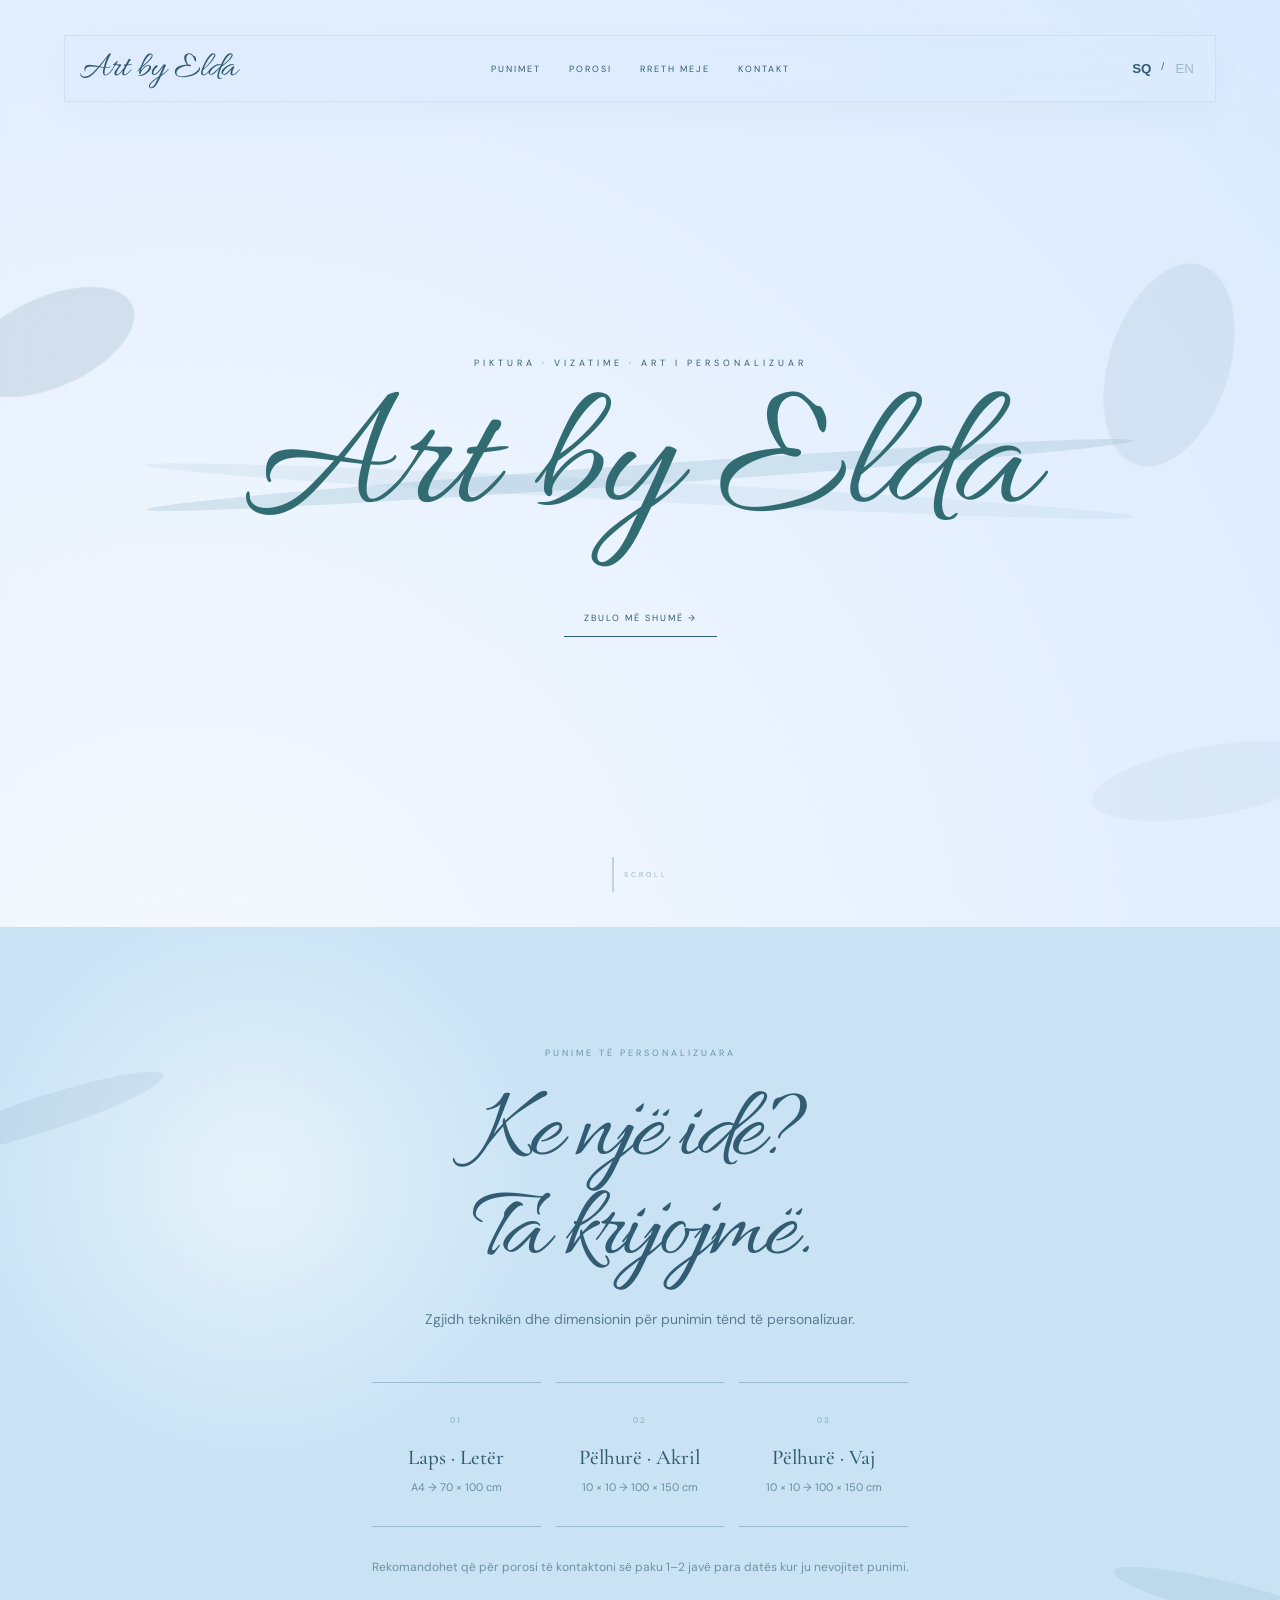
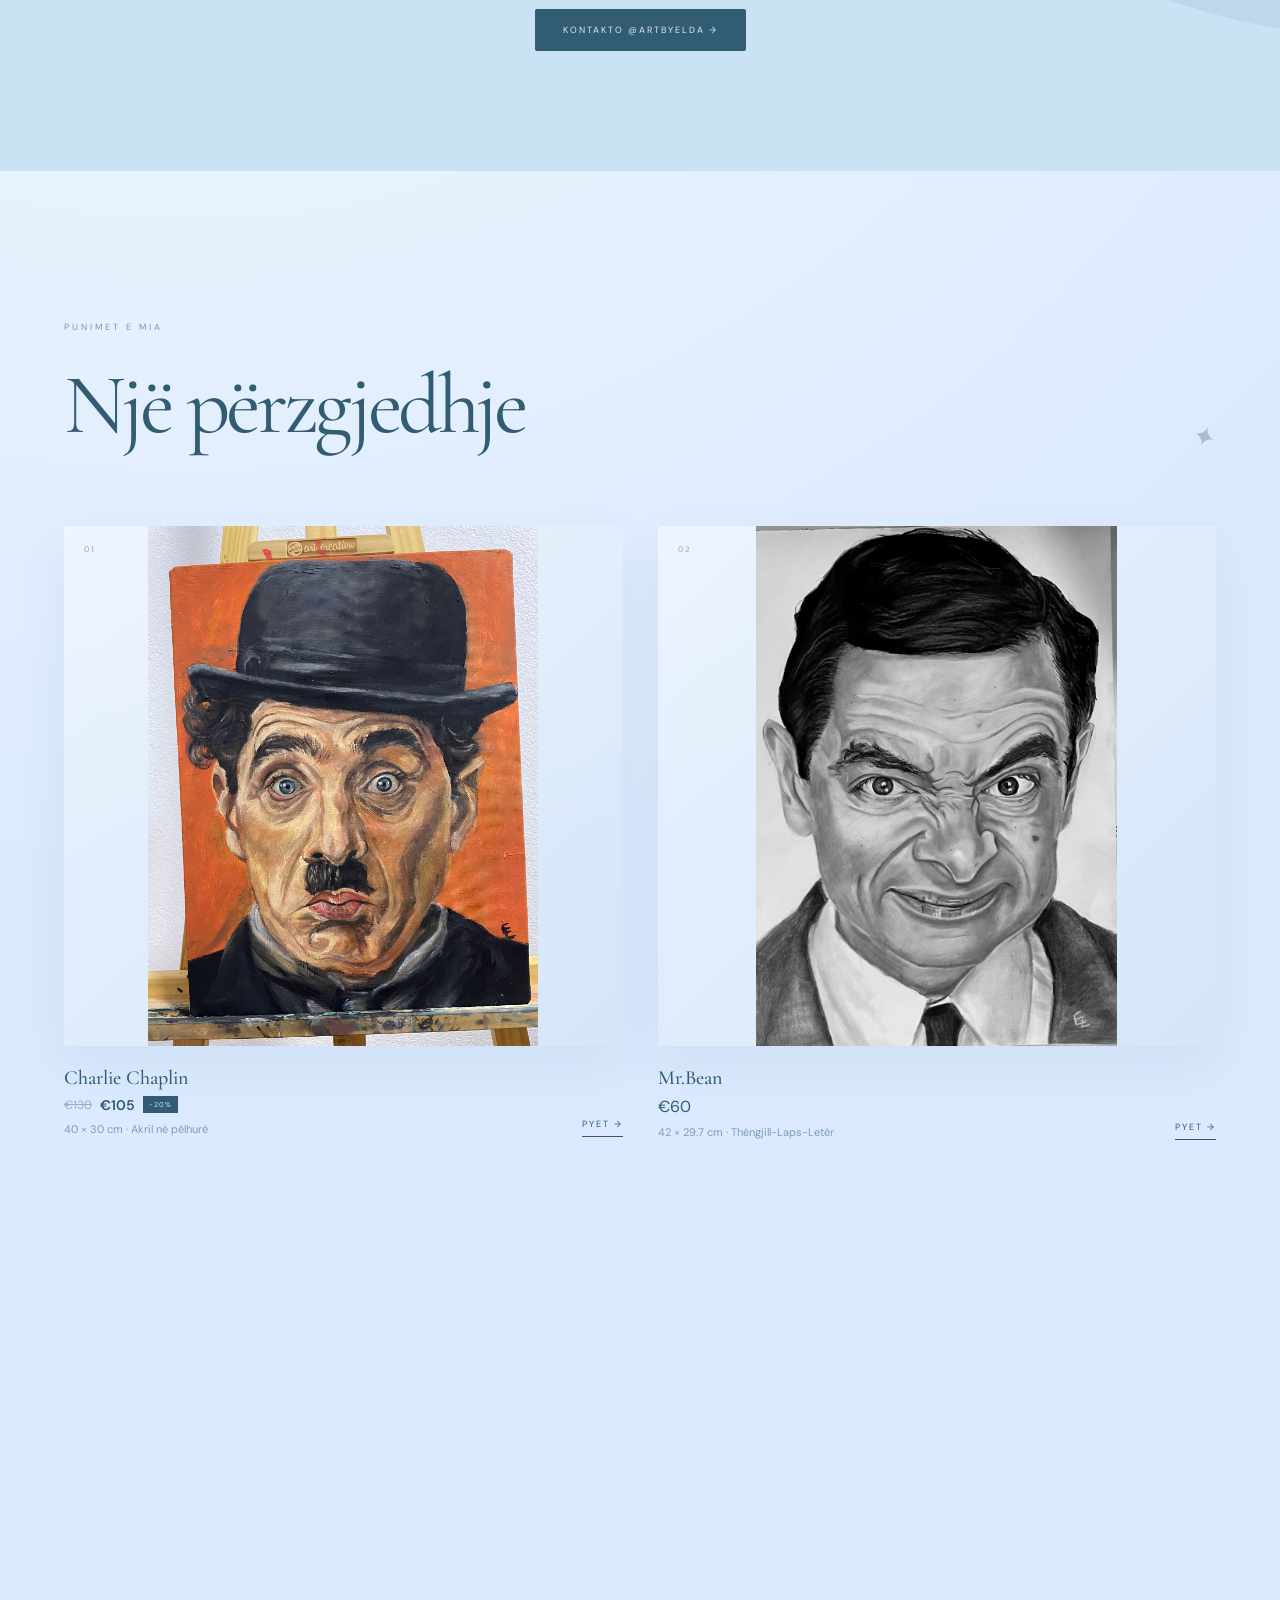
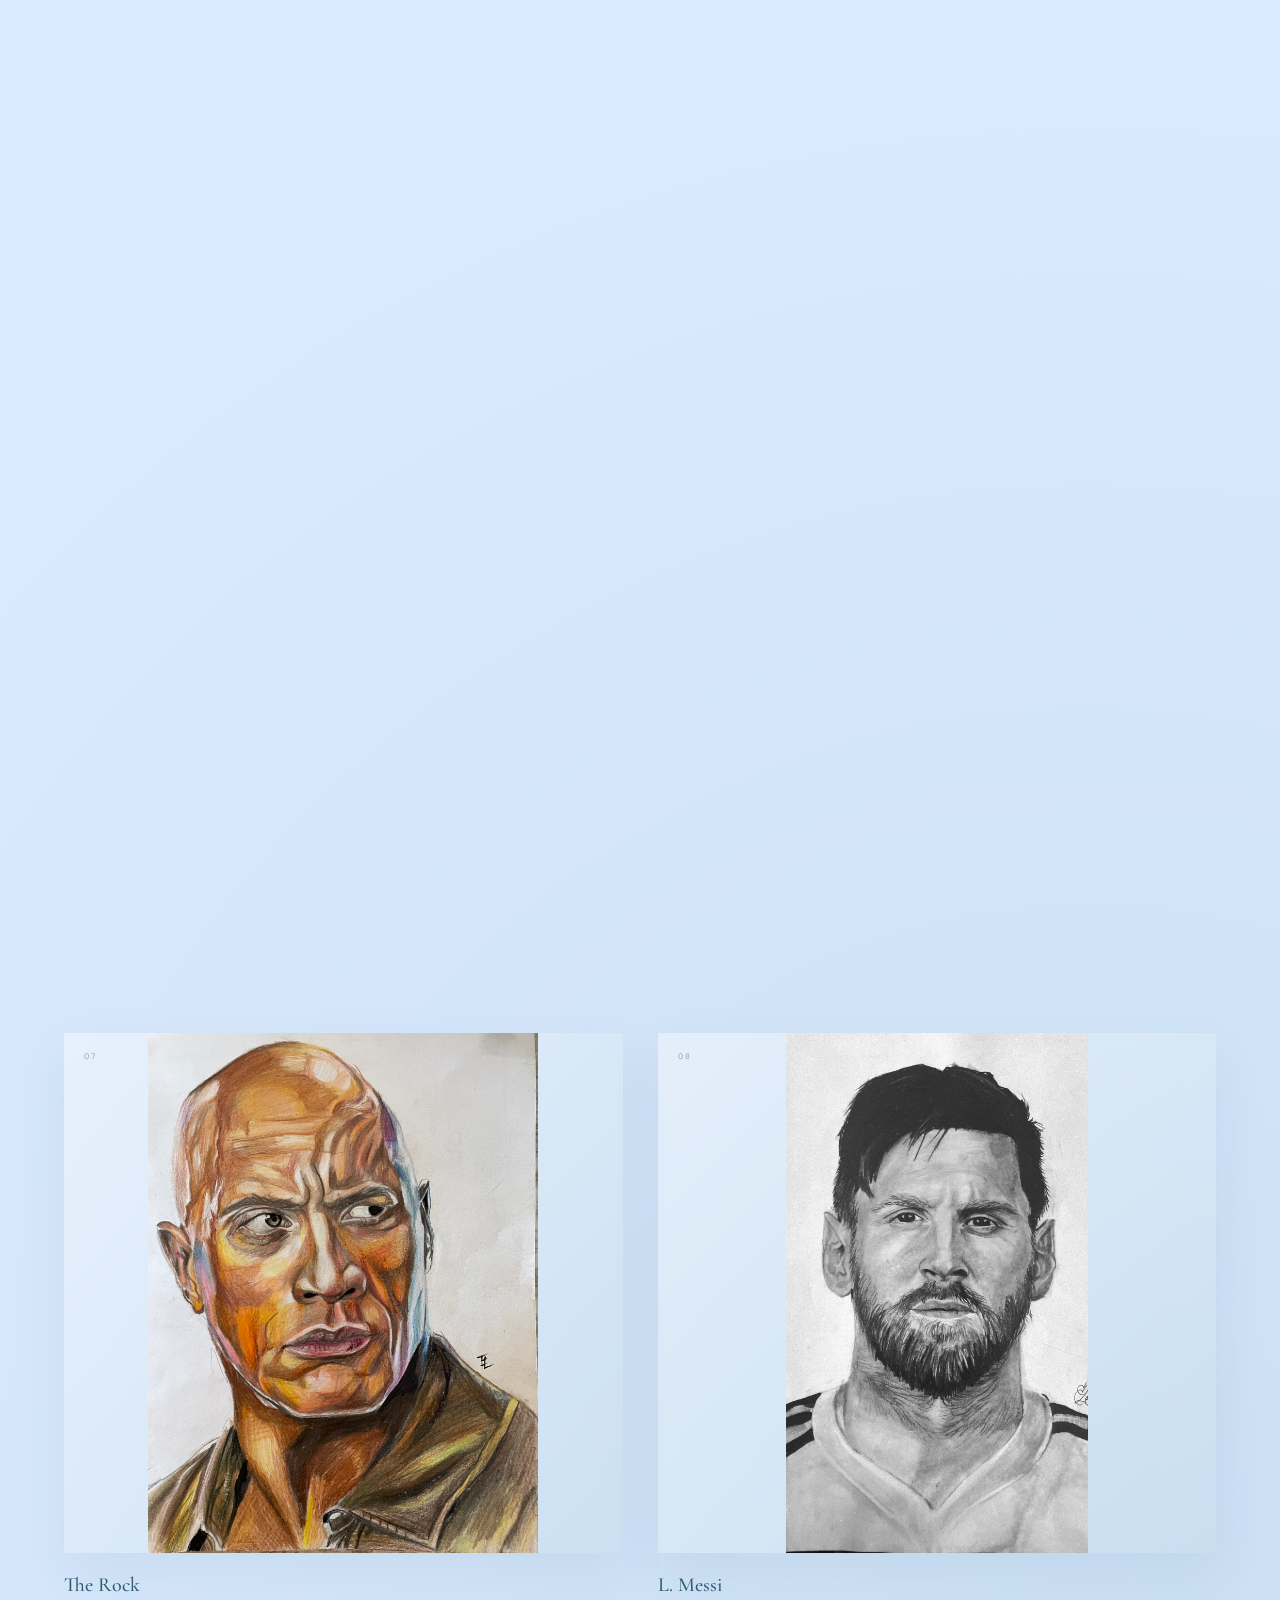
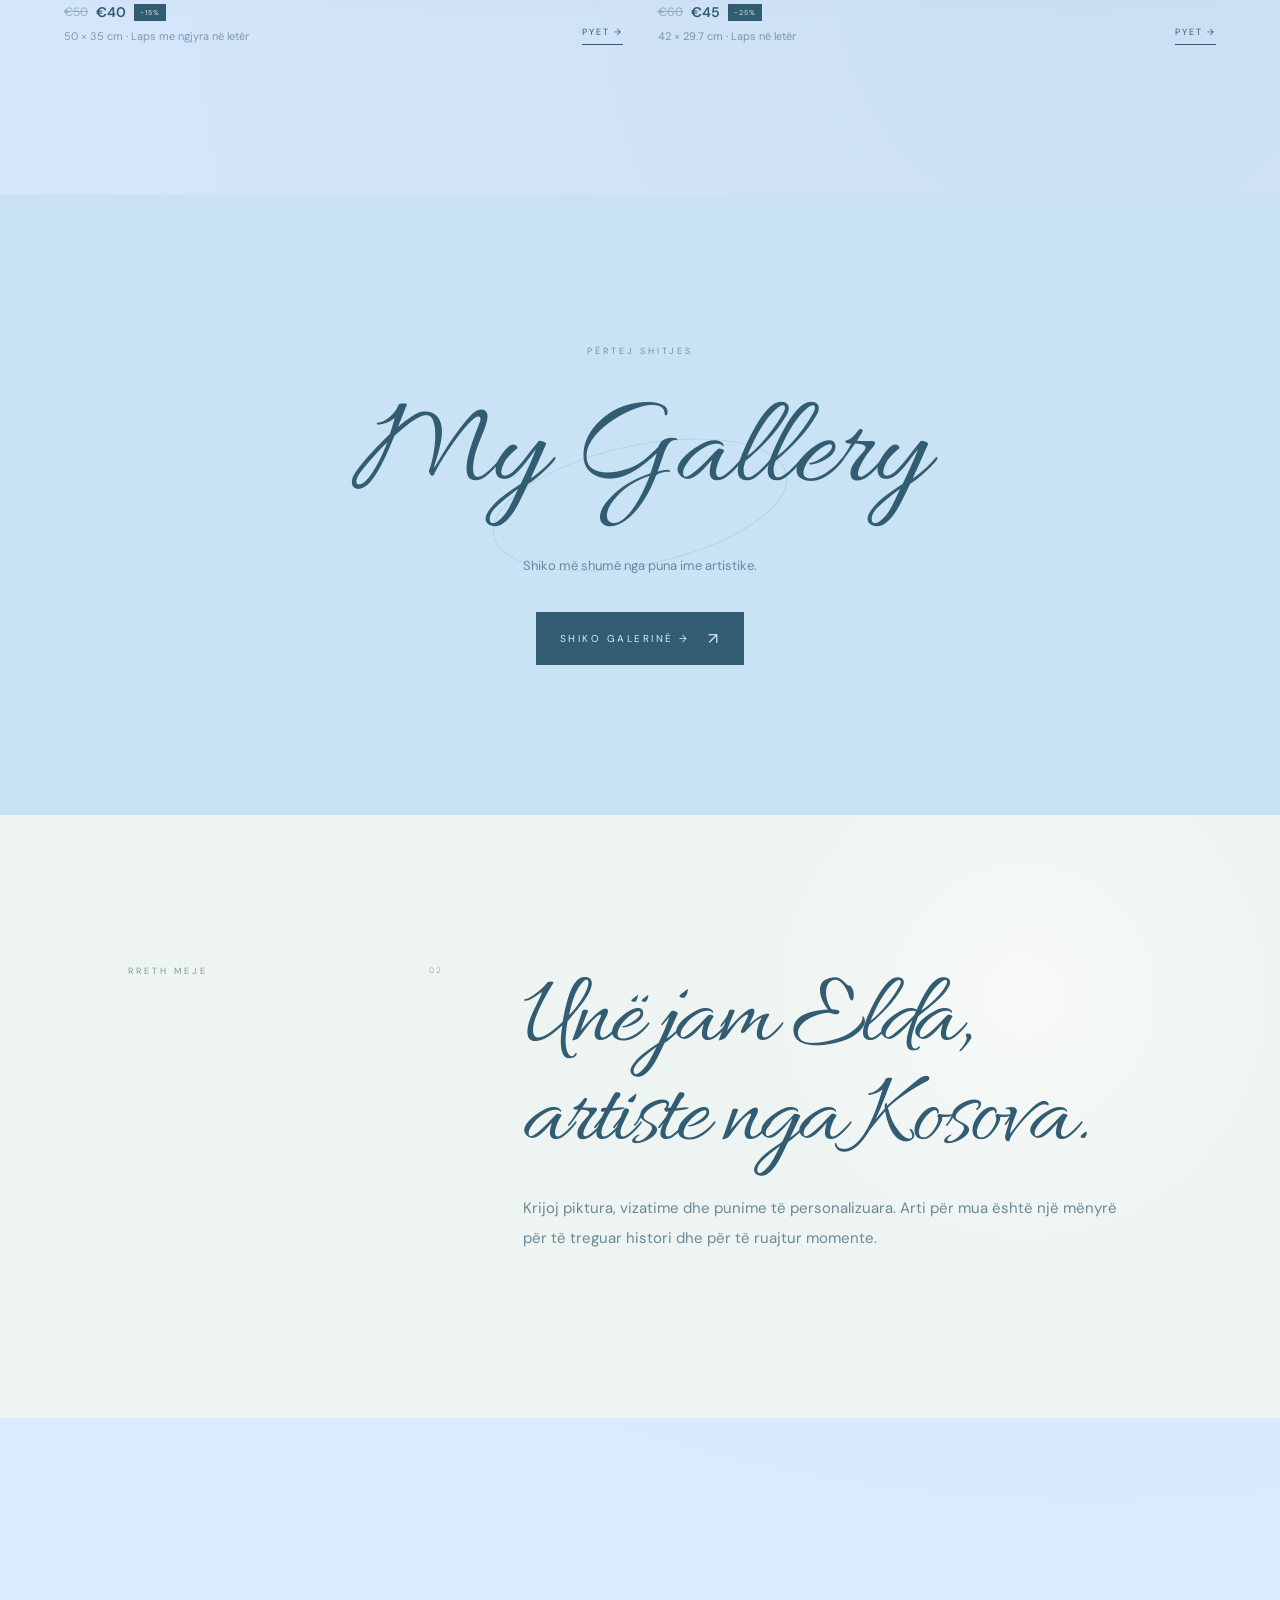
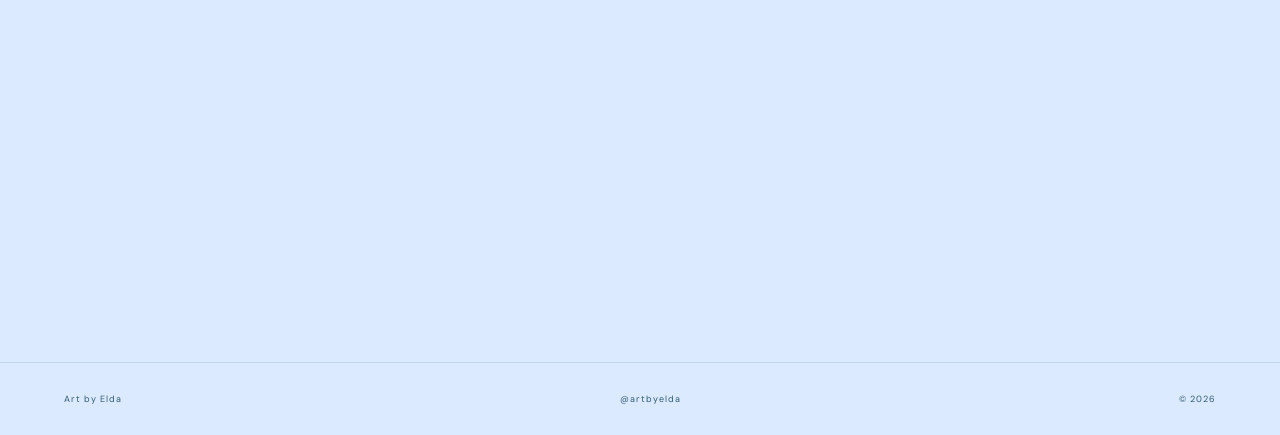
==== commit 40f45bb5: "Update index.html" ====
--- a/index.html
+++ b/index.html
@@ -298,7 +298,7 @@
 
             <div class="image-wrap" onclick="openArt(this.parentElement)">
 
-                <span class="art-number">01</span>
+                <span class="art-number">02</span>
 
                 <img src="IMG_0807.jpeg"
                      alt="Mr.Bean">
@@ -353,7 +353,7 @@
 
             <div class="image-wrap" onclick="openArt(this.parentElement)">
 
-                <span class="art-number">02</span>
+                <span class="art-number">03</span>
 
                 <img src="IMG_0521.jpeg"
                      alt="Crimson Reverie">
@@ -409,7 +409,7 @@
 
             <div class="image-wrap" onclick="openArt(this.parentElement)">
 
-                <span class="art-number">03</span>
+                <span class="art-number">04</span>
 
                 <img src="IMG_8930.jpeg"
                      alt="Dua Lipa Portrait">
@@ -465,7 +465,7 @@
 
             <div class="image-wrap" onclick="openArt(this.parentElement)">
 
-                <span class="art-number">04</span>
+                <span class="art-number">05</span>
 
                 <img src="IMG_8255.jpeg"
                      alt="Salvador Dali">
@@ -521,7 +521,7 @@
 
             <div class="image-wrap" onclick="openArt(this.parentElement)">
 
-                <span class="art-number">05</span>
+                <span class="art-number">06</span>
 
                 <img src="IMG_8260.jpeg"
                      alt="Billie Eilish">
@@ -577,7 +577,7 @@
 
             <div class="image-wrap" onclick="openArt(this.parentElement)">
 
-                <span class="art-number">06</span>
+                <span class="art-number">07</span>
 
                 <img src="IMG_0361.jpeg"
                      alt="The Rock">
@@ -633,7 +633,7 @@
 
             <div class="image-wrap" onclick="openArt(this.parentElement)">
 
-                <span class="art-number">07</span>
+                <span class="art-number">08</span>
 
                 <img src="IMG_8286.jpeg"
                      alt="L. Messi">
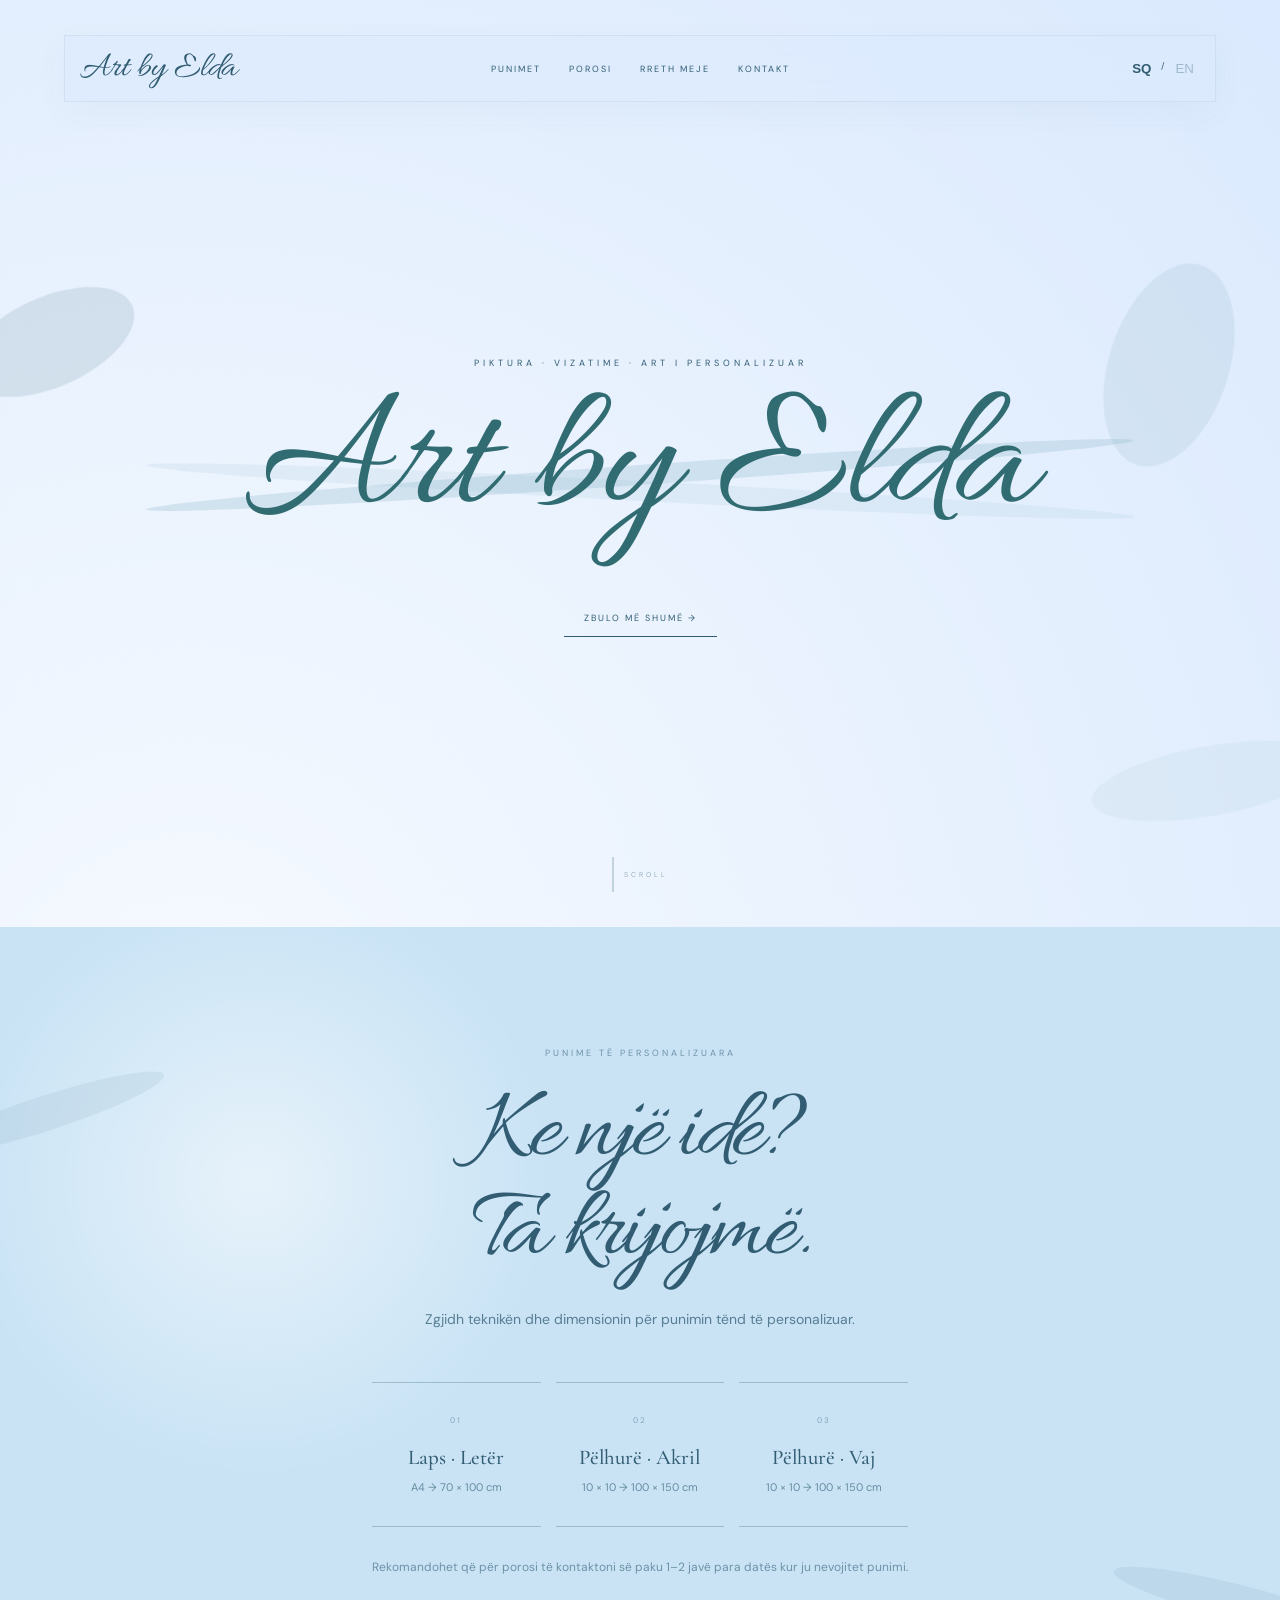
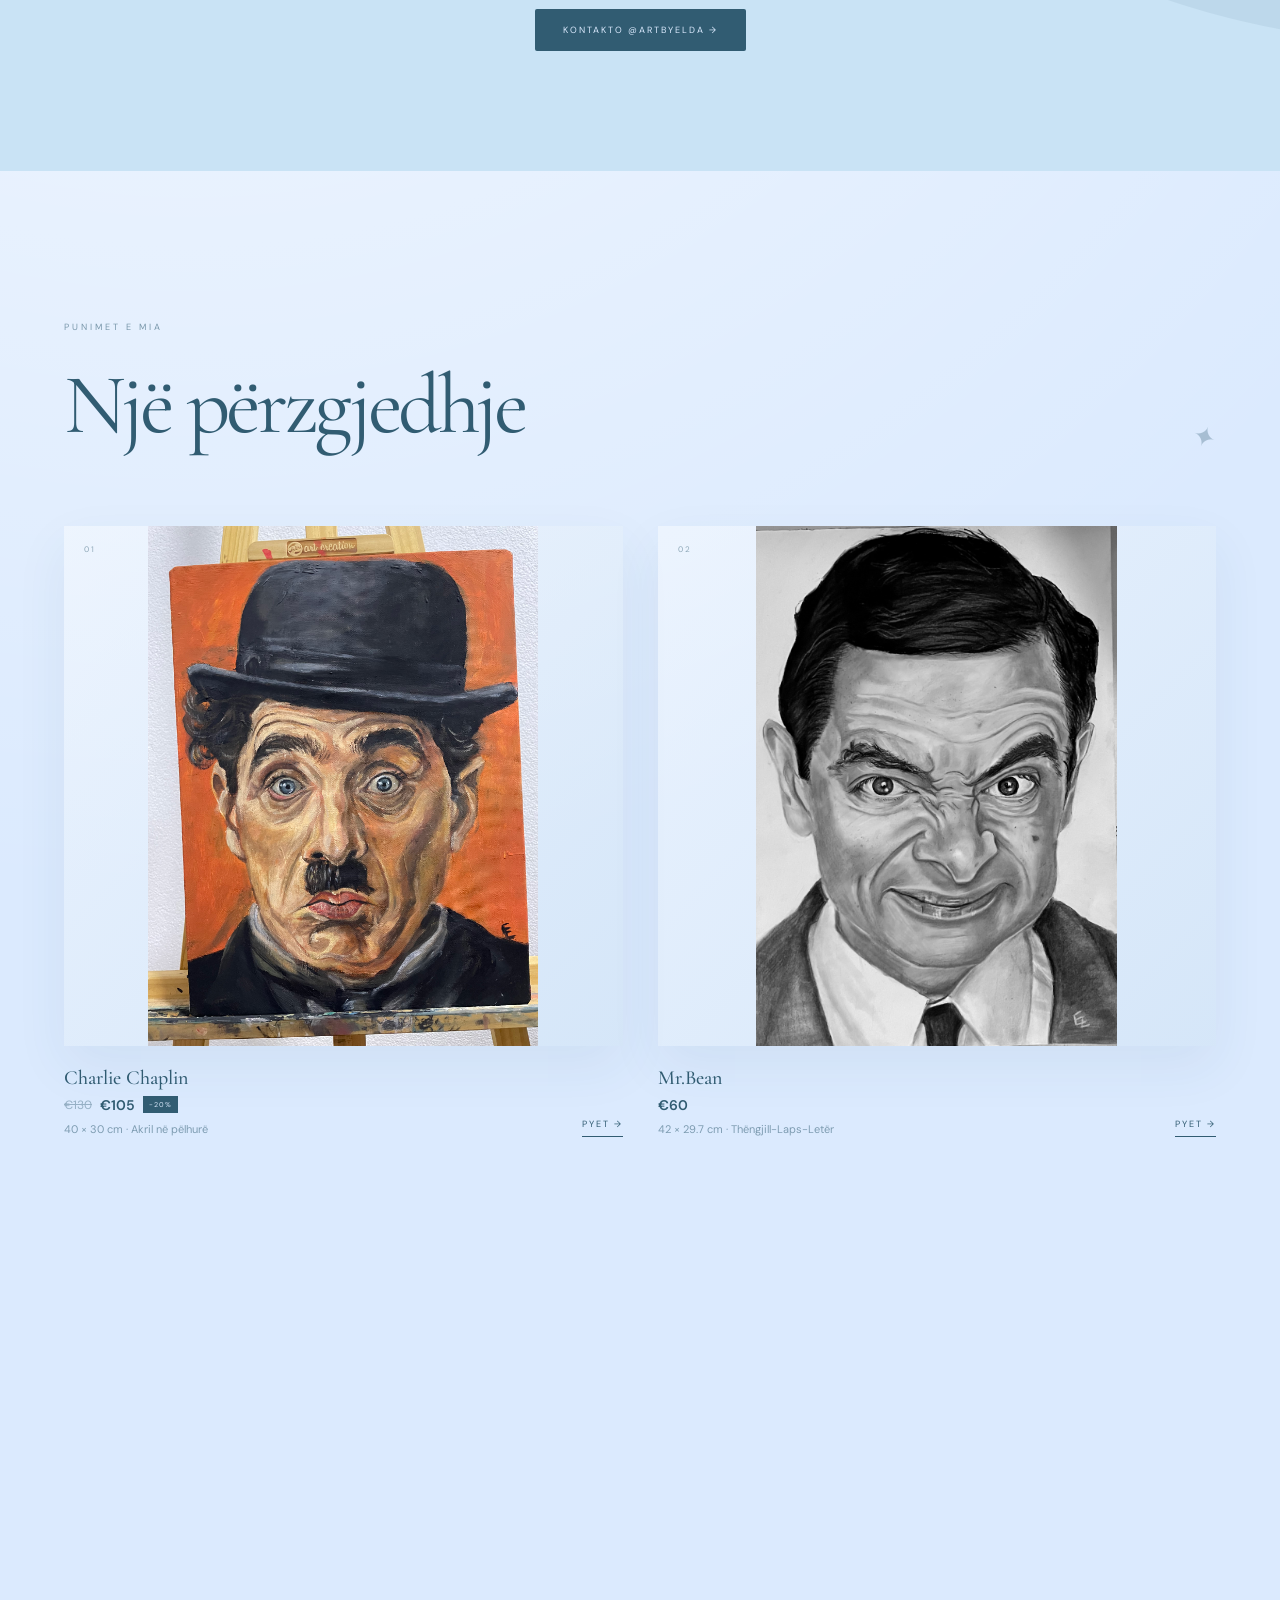
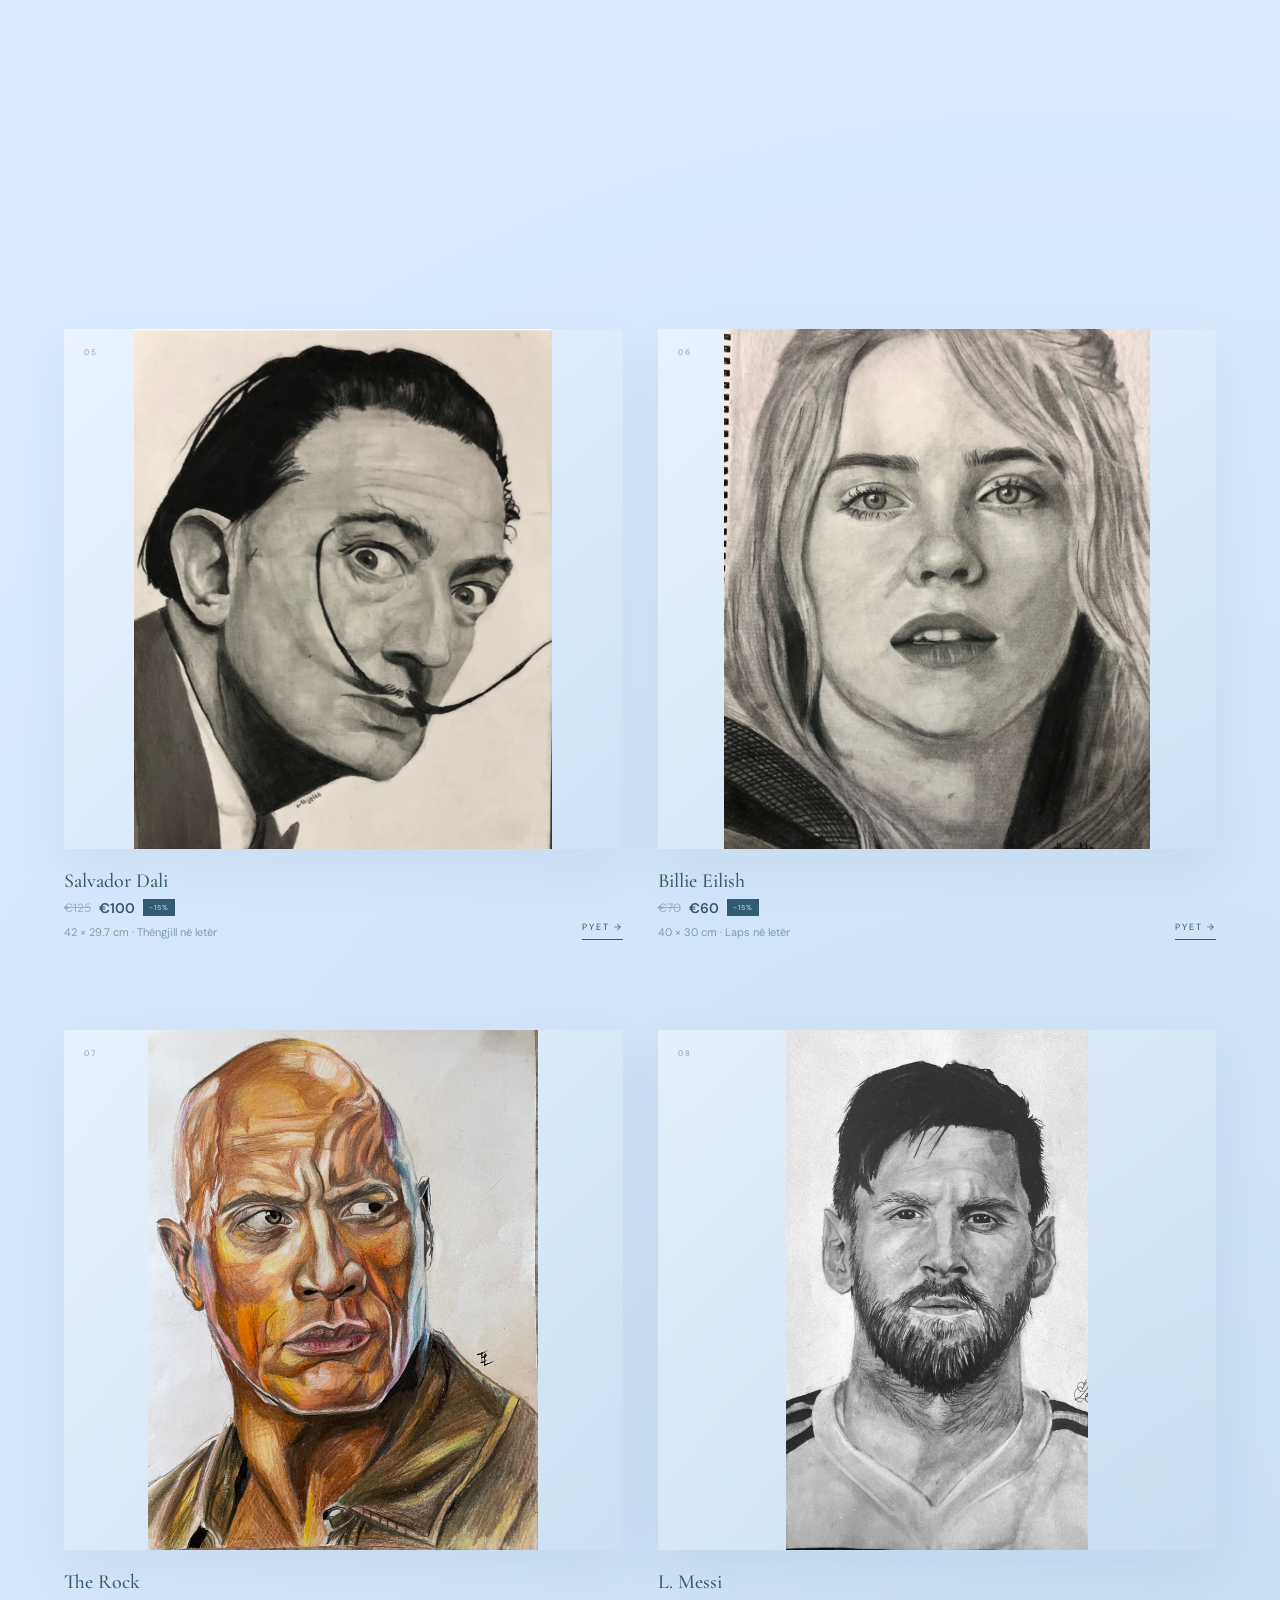
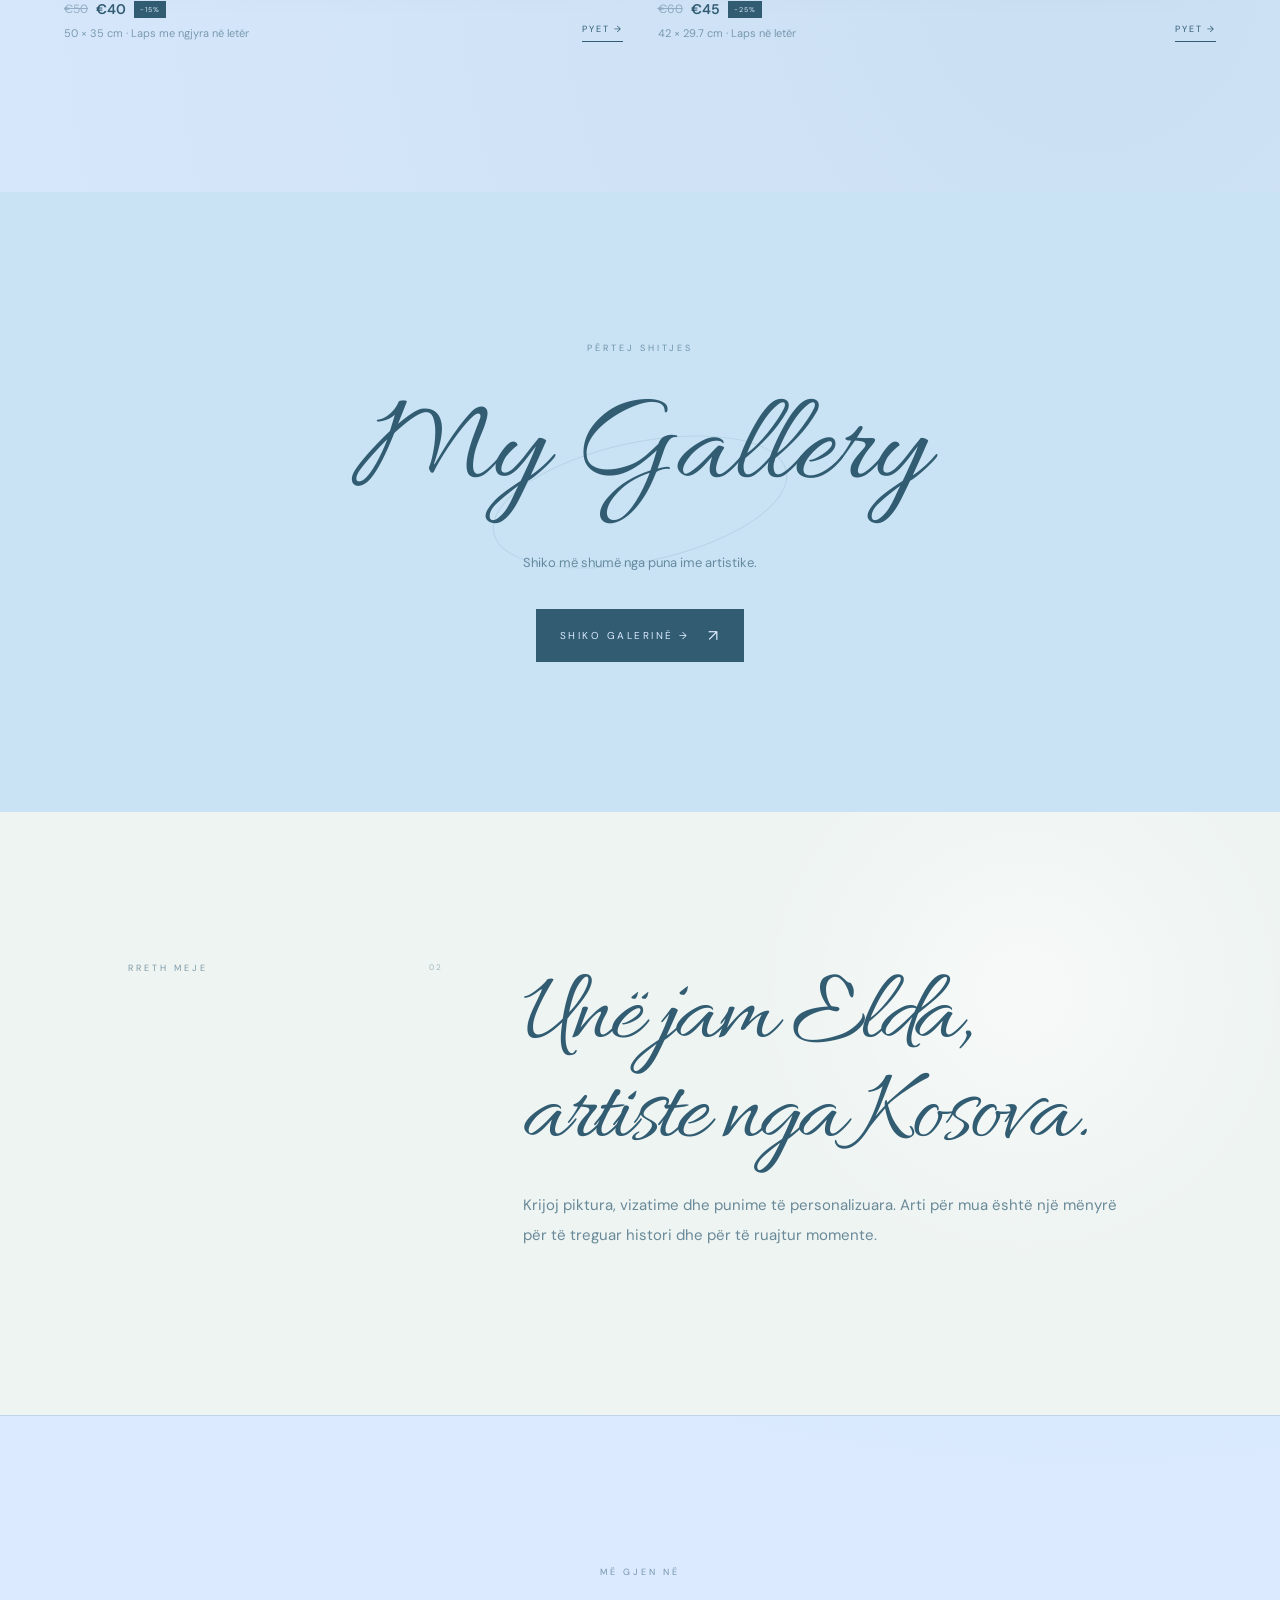
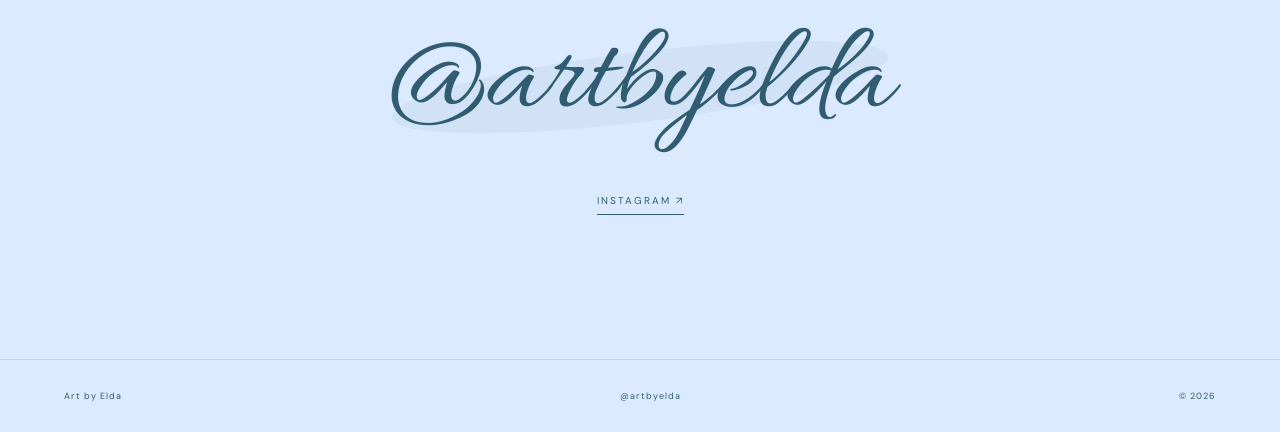
==== commit 29f2ac60: "Update index.html" ====
--- a/index.html
+++ b/index.html
@@ -321,7 +321,7 @@
                     <h3>Mr.Bean</h3>
 
                     <div class="price">
-                        <span class="price">€60</span>
+                        <span class="sale-price">€60</span>
             
                     </div>
 
